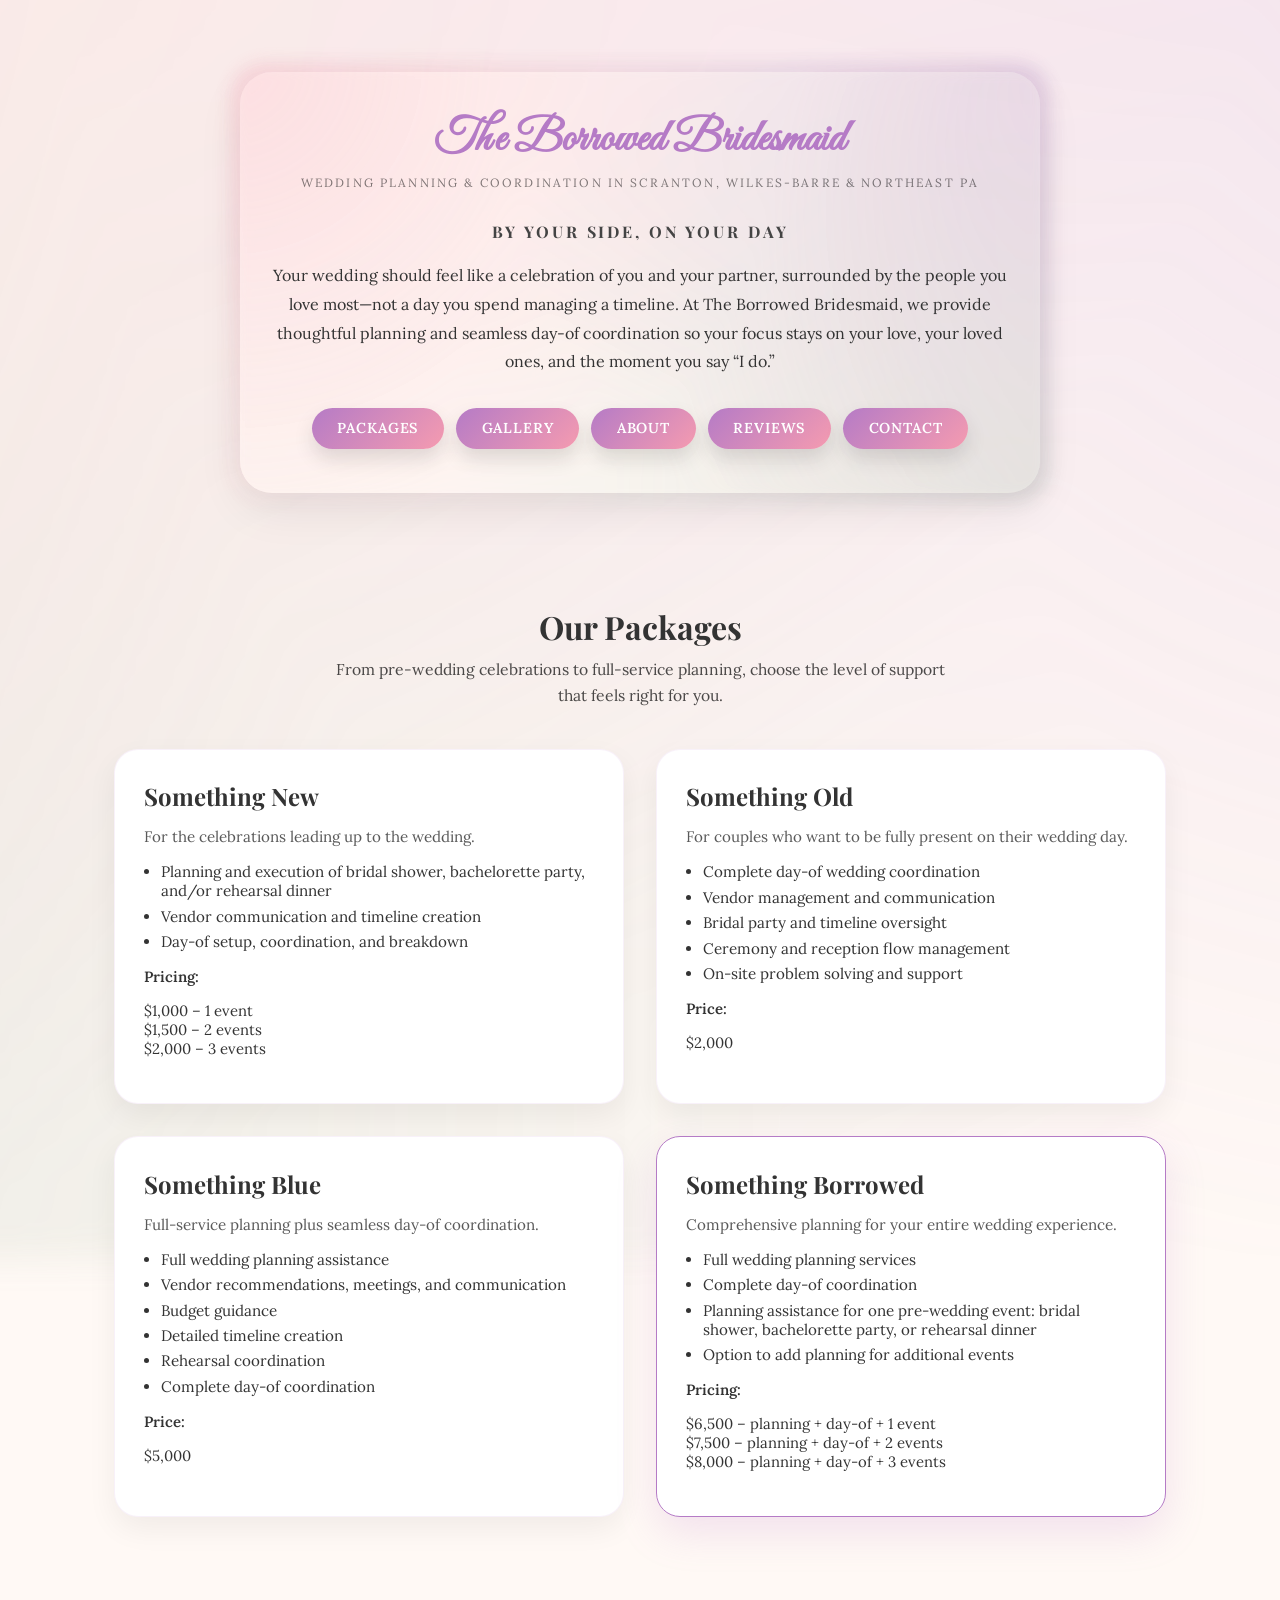
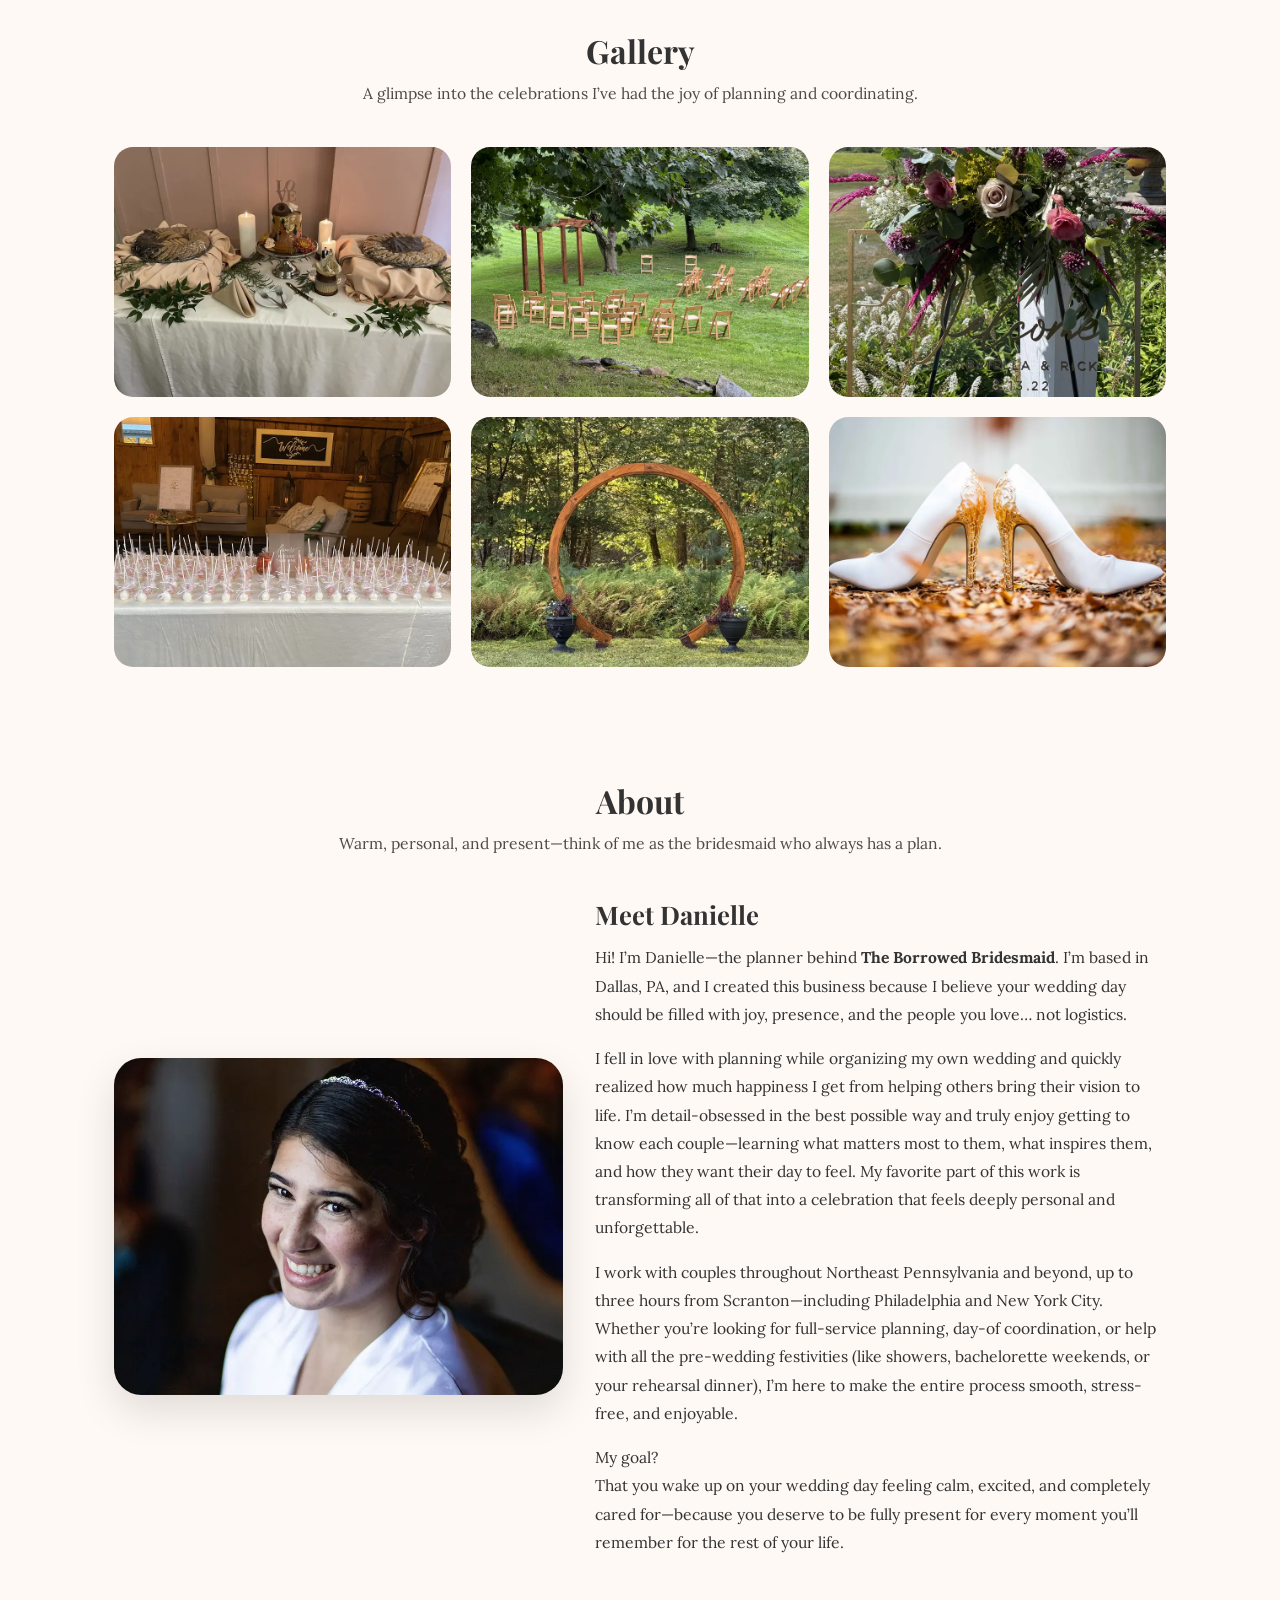
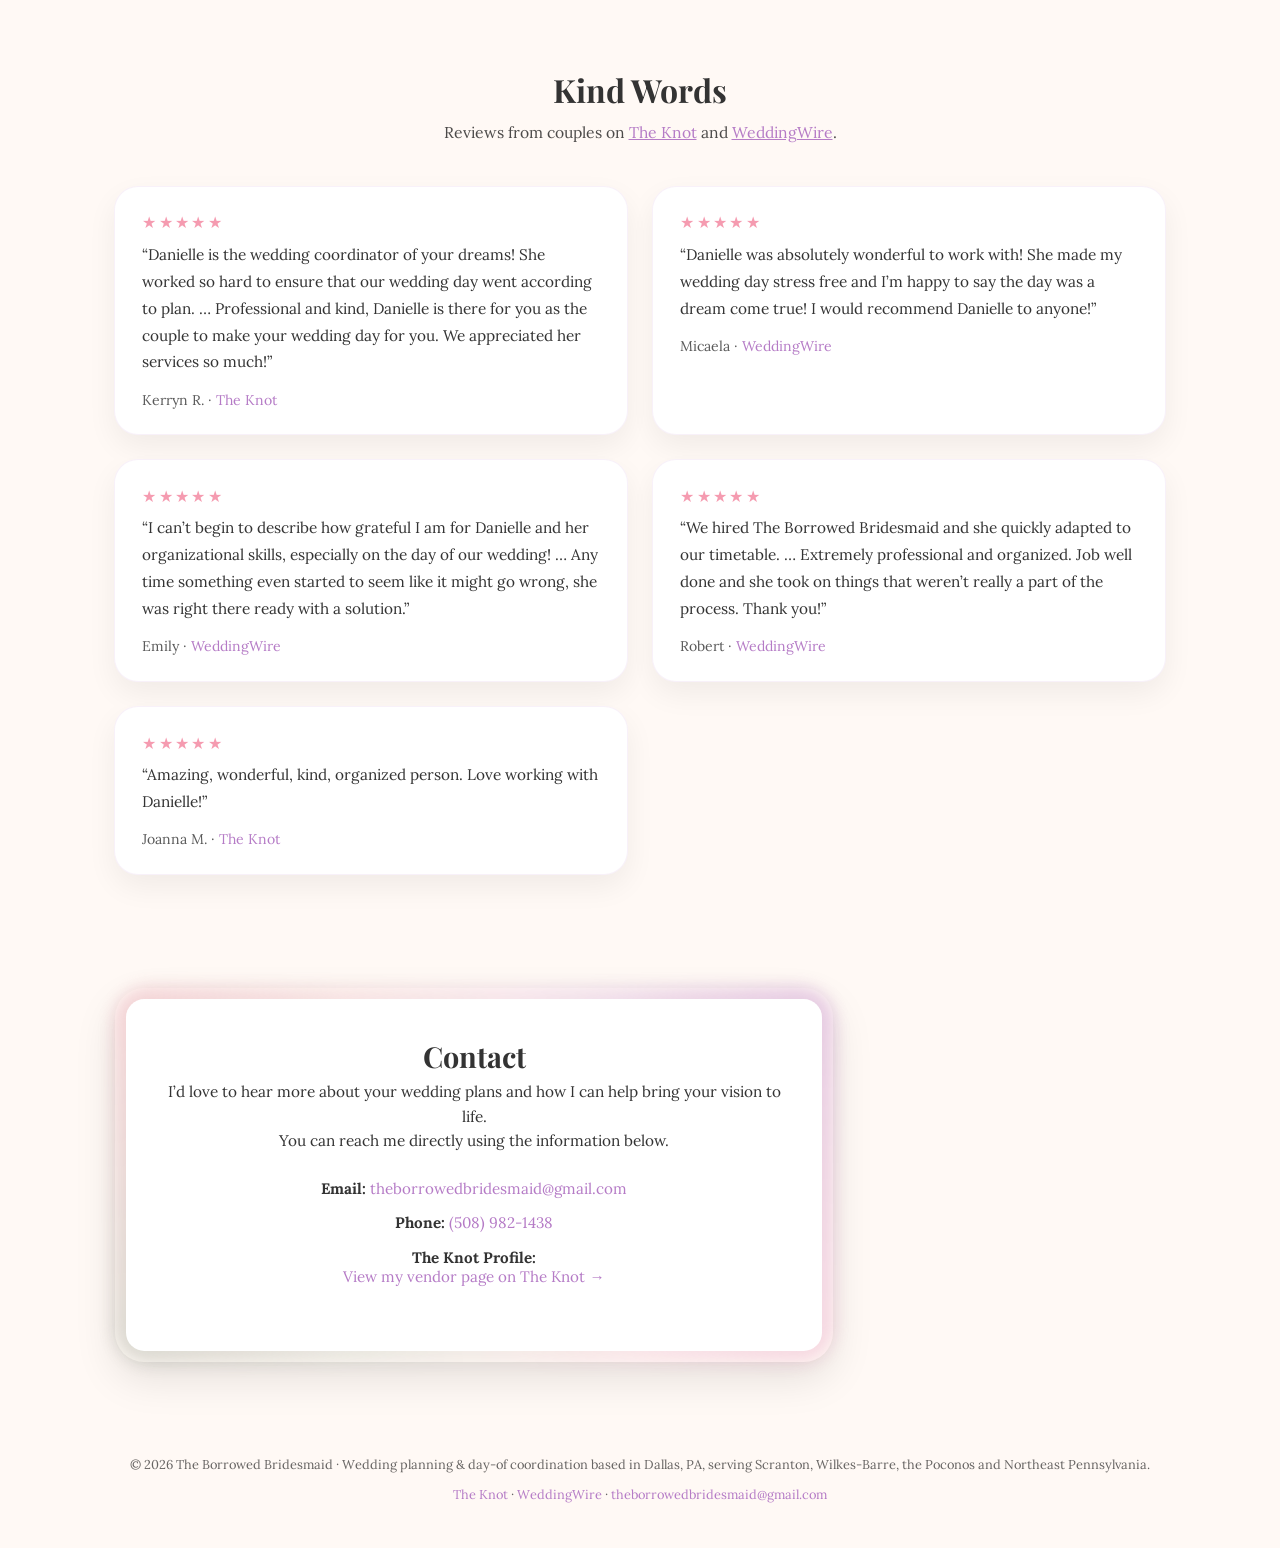
==== index.html @ d517712f "Add Kind Words section quoting real 5-star reviews from The Knot and WeddingWire, linked to the list" ====
<!DOCTYPE html>
<html lang="en">
<head>
  <meta charset="UTF-8">
  <meta name="viewport" content="width=device-width, initial-scale=1">
  <title>Scranton &amp; Wilkes-Barre Wedding Planner | The Borrowed Bridesmaid</title>
  <meta name="description" content="Full wedding planning, day-of coordination and pre-wedding event planning for couples in Scranton, Wilkes-Barre, the Poconos and across Northeast PA.">
  <link rel="canonical" href="https://theborrowedbridesmaid.org/">

  <!-- Icons -->
  <link rel="icon" href="/favicon.ico" sizes="any">
  <link rel="icon" href="/favicon.svg" type="image/svg+xml">
  <link rel="apple-touch-icon" href="/apple-touch-icon.png">
  <meta name="theme-color" content="#B57BC6">

  <!-- Social sharing -->
  <meta property="og:type" content="website">
  <meta property="og:site_name" content="The Borrowed Bridesmaid">
  <meta property="og:url" content="https://theborrowedbridesmaid.org/">
  <meta property="og:title" content="The Borrowed Bridesmaid | Wedding Planning &amp; Coordination in Northeast PA">
  <meta property="og:description" content="Thoughtful wedding planning and seamless day-of coordination in Scranton, Wilkes-Barre, the Poconos and across Northeast Pennsylvania.">
  <meta property="og:image" content="https://theborrowedbridesmaid.org/og-image.jpg">
  <meta property="og:image:width" content="1200">
  <meta property="og:image:height" content="630">
  <meta property="og:image:alt" content="Outdoor lawn wedding ceremony with wooden chairs under shade trees">
  <meta name="twitter:card" content="summary_large_image">
  <meta name="twitter:title" content="The Borrowed Bridesmaid | Wedding Planning &amp; Coordination in Northeast PA">
  <meta name="twitter:description" content="Thoughtful wedding planning and seamless day-of coordination in Scranton, Wilkes-Barre, the Poconos and across Northeast Pennsylvania.">
  <meta name="twitter:image" content="https://theborrowedbridesmaid.org/og-image.jpg">

  <!-- Google Fonts -->
  <link rel="preconnect" href="https://fonts.googleapis.com">
  <link rel="preconnect" href="https://fonts.gstatic.com" crossorigin>
  <link href="https://fonts.googleapis.com/css2?family=Great+Vibes&family=Lora:wght@400;500;600&family=Playfair+Display:wght@500;600;700&display=swap" rel="stylesheet">

  <link rel="stylesheet" href="/styles.css">
  <script type="application/ld+json">
{
  "@context": "https://schema.org",
  "@type": "ProfessionalService",
  "@id": "https://theborrowedbridesmaid.org/#business",
  "name": "The Borrowed Bridesmaid",
  "description": "Wedding planning, day-of coordination and pre-wedding event planning (bridal showers, bachelorette parties and rehearsal dinners) for couples in Scranton, Wilkes-Barre, the Poconos and across Northeast Pennsylvania.",
  "url": "https://theborrowedbridesmaid.org/",
  "image": "https://theborrowedbridesmaid.org/og-image.jpg",
  "logo": "https://theborrowedbridesmaid.org/apple-touch-icon.png",
  "email": "theborrowedbridesmaid@gmail.com",
  "telephone": "+1-508-982-1438",
  "priceRange": "$1,000-$8,000",
  "address": {
    "@type": "PostalAddress",
    "addressLocality": "Dallas",
    "addressRegion": "PA",
    "addressCountry": "US"
  },
  "areaServed": [
    {
      "@type": "City",
      "name": "Scranton, PA"
    },
    {
      "@type": "City",
      "name": "Wilkes-Barre, PA"
    },
    {
      "@type": "AdministrativeArea",
      "name": "Lackawanna County, PA"
    },
    {
      "@type": "AdministrativeArea",
      "name": "Luzerne County, PA"
    },
    {
      "@type": "Place",
      "name": "Pocono Mountains, PA"
    },
    {
      "@type": "Place",
      "name": "Northeast Pennsylvania"
    }
  ],
  "founder": {
    "@type": "Person",
    "name": "Danielle"
  },
  "sameAs": [
    "https://www.theknot.com/marketplace/the-borrowed-bridesmaid-dallas-pa-2048463",
    "https://www.weddingwire.com/biz/the-borrowed-bridesmaid/c614060458a77a8a.html"
  ],
  "hasOfferCatalog": {
    "@type": "OfferCatalog",
    "name": "Wedding planning packages",
    "itemListElement": [
      {
        "@type": "Offer",
        "name": "Something New",
        "description": "Planning and execution of a bridal shower, bachelorette party and/or rehearsal dinner",
        "price": "1000",
        "priceCurrency": "USD"
      },
      {
        "@type": "Offer",
        "name": "Something Old",
        "description": "Complete day-of wedding coordination",
        "price": "2000",
        "priceCurrency": "USD"
      },
      {
        "@type": "Offer",
        "name": "Something Blue",
        "description": "Full-service planning plus day-of coordination",
        "price": "5000",
        "priceCurrency": "USD"
      },
      {
        "@type": "Offer",
        "name": "Something Borrowed",
        "description": "Full planning, day-of coordination and one pre-wedding event",
        "price": "6500",
        "priceCurrency": "USD"
      }
    ]
  }
}
  </script>
</head>
<body>
  <div class="page-wrap">
    <main>
      <!-- HERO / LANDING -->
      <header class="hero" id="top">
        <div class="container">
          <div class="hero-inner">
            <!-- Replace with your logo image if desired -->
            <div class="logo">
              <p class="logo-text">The Borrowed Bridesmaid</p>
              <h1 class="hero-subbrand">Wedding Planning &amp; Coordination in Scranton, Wilkes-Barre &amp; Northeast PA</h1>
            </div>

            <div class="hero-text">
              <h2 class="hero-heading">By Your Side, On Your Day</h2>
              <p>
                Your wedding should feel like a celebration of you and your partner, surrounded by the people you love most&mdash;not a day you spend managing a timeline.
                At The Borrowed Bridesmaid, we provide thoughtful planning and seamless day-of coordination so your focus stays on your love, your loved ones, and the moment you say &ldquo;I do.&rdquo;
              </p>
            </div>

            <nav class="hero-nav">
              <a href="#packages" class="hero-button">Packages</a>
              <a href="#gallery" class="hero-button">Gallery</a>
              <a href="#about" class="hero-button">About</a>
              <a href="#reviews" class="hero-button">Reviews</a>
              <a href="#contact" class="hero-button">Contact</a>
            </nav>
          </div>
        </div>
      </header>

      <!-- PACKAGES SECTION -->
      <section id="packages">
  <div class="container">
    <h2 class="section-title">Our Packages</h2>
    <p class="section-subtitle">
      From pre-wedding celebrations to full-service planning, choose the level of support that feels right for you.
    </p>

    <div class="packages-grid">
      <!-- Something New -->
      <article class="package-card">
        <h3>Something New</h3>
        <p class="package-tagline">For the celebrations leading up to the wedding.</p>
        <ul class="package-list">
          <li>Planning and execution of bridal shower, bachelorette party, and/or rehearsal dinner</li>
          <li>Vendor communication and timeline creation</li>
          <li>Day-of setup, coordination, and breakdown</li>
        </ul>
        <div class="package-price">
          <strong>Pricing:</strong>
          <p>
            $1,000 – 1 event<br>
            $1,500 – 2 events<br>
            $2,000 – 3 events
          </p>
        </div>
      </article>

      <!-- Something Old -->
      <article class="package-card">
        <h3>Something Old</h3>
        <p class="package-tagline">For couples who want to be fully present on their wedding day.</p>
        <ul class="package-list">
          <li>Complete day-of wedding coordination</li>
          <li>Vendor management and communication</li>
          <li>Bridal party and timeline oversight</li>
          <li>Ceremony and reception flow management</li>
          <li>On-site problem solving and support</li>
        </ul>
        <div class="package-price">
          <strong>Price:</strong>
          <p>$2,000</p>
        </div>
      </article>

      <!-- Something Blue -->
      <article class="package-card">
        <h3>Something Blue</h3>
        <p class="package-tagline">Full-service planning plus seamless day-of coordination.</p>
        <ul class="package-list">
          <li>Full wedding planning assistance</li>
          <li>Vendor recommendations, meetings, and communication</li>
          <li>Budget guidance</li>
          <li>Detailed timeline creation</li>
          <li>Rehearsal coordination</li>
          <li>Complete day-of coordination</li>
        </ul>
        <div class="package-price">
          <strong>Price:</strong>
          <p>$5,000</p>
        </div>
      </article>

      <!-- Something Borrowed -->
      <article class="package-card package-featured">
        <h3>Something Borrowed</h3>
        <p class="package-tagline">Comprehensive planning for your entire wedding experience.</p>
        <ul class="package-list">
          <li>Full wedding planning services</li>
          <li>Complete day-of coordination</li>
          <li>Planning assistance for one pre-wedding event: bridal shower, bachelorette party, or rehearsal dinner</li>
          <li>Option to add planning for additional events</li>
        </ul>
        <div class="package-price">
          <strong>Pricing:</strong>
          <p>
            $6,500 – planning + day-of + 1 event<br>
            $7,500 – planning + day-of + 2 events<br>
            $8,000 – planning + day-of + 3 events
          </p>
        </div>
      </article>
    </div>
  </div>
</section>

      <!-- GALLERY SECTION -->
      <section id="gallery">
        <div class="container">
          <h2 class="section-title">Gallery</h2>
          <p class="section-subtitle">
            A glimpse into the celebrations I&rsquo;ve had the joy of planning and coordinating.
          </p>

          <div class="gallery-grid">
            <div class="gallery-item">
    <picture>
      <source type="image/webp" srcset="img2-800.webp 800w, img2.webp 1200w" sizes="(min-width: 768px) 340px, calc(100vw - 3rem)">
      <img src="img2.jpg" width="1200" height="900" loading="lazy" decoding="async" alt="Candlelit wedding cake table with a gold hand-painted cake, LOVE cake topper, vintage bride-and-groom figurine and greenery garland">
    </picture>
  </div>
            <div class="gallery-item">
    <picture>
      <source type="image/webp" srcset="img3-800.webp 800w, img3.webp 1200w" sizes="(min-width: 768px) 340px, calc(100vw - 3rem)">
      <img src="img3.jpg" width="1200" height="900" loading="lazy" decoding="async" alt="Outdoor lawn ceremony with rows of wooden folding chairs under shade trees and a wooden pergola">
    </picture>
  </div>
            <div class="gallery-item">
    <picture>
      <source type="image/webp" srcset="img4-800.webp 800w, img4.webp 1200w" sizes="(min-width: 768px) 340px, calc(100vw - 3rem)">
      <img src="img4.jpg" width="1200" height="900" loading="lazy" decoding="async" alt="Floral welcome sign with blush roses, amaranth and greenery at a summer outdoor ceremony">
    </picture>
  </div>
            <div class="gallery-item">
    <picture>
      <source type="image/webp" srcset="img5-800.webp 800w, img5.webp 1200w" sizes="(min-width: 768px) 340px, calc(100vw - 3rem)">
      <img src="img5.jpg" width="1200" height="900" loading="lazy" decoding="async" alt="Rustic barn reception with a table of cake-pop wedding favors, a welcome sign, lounge seating and a seating chart">
    </picture>
  </div>
            <div class="gallery-item">
    <picture>
      <source type="image/webp" srcset="img6-800.webp 800w, img6.webp 1200w" sizes="(min-width: 768px) 340px, calc(100vw - 3rem)">
      <img src="img6.jpg" width="1200" height="900" loading="lazy" decoding="async" alt="Round wooden moon-gate ceremony arch framed by ferns and woodland">
    </picture>
  </div>
            <div class="gallery-item">
    <picture>
      <source type="image/webp" srcset="img7-800.webp 800w, img7.webp 1200w" sizes="(min-width: 768px) 340px, calc(100vw - 3rem)">
      <img src="img7.jpg" width="1200" height="900" loading="lazy" decoding="async" alt="Bride's white pumps with ornate gold heels on autumn leaves">
    </picture>
  </div>
          </div>
        </div>
      </section>

      <!-- ABOUT SECTION -->
      <section id="about">
        <div class="container">
          <h2 class="section-title">About</h2>
          <p class="section-subtitle">
            Warm, personal, and present&mdash;think of me as the bridesmaid who always has a plan.
          </p>

          <div class="about-inner">
           <div class="about-photo">
  <picture>
    <source type="image/webp" srcset="img8-800.webp 800w, img8.webp 1200w" sizes="(min-width: 900px) 440px, calc(100vw - 3rem)">
    <img src="img8.jpg" width="1200" height="900" loading="lazy" decoding="async" alt="Danielle, the wedding planner behind The Borrowed Bridesmaid, smiling on a wedding morning">
  </picture>
</div>

            <div class="about-content">
              <h3>Meet Danielle</h3>
              <p>
                Hi! I&rsquo;m Danielle—the planner behind <strong>The Borrowed Bridesmaid</strong>. I&rsquo;m based in Dallas, PA, and I created this business because I believe your wedding day should be filled with joy, presence, and the people you love&hellip; not logistics.
              </p>
              <p>
                I fell in love with planning while organizing my own wedding and quickly realized how much happiness I get from helping others bring their vision to life. I&rsquo;m detail-obsessed in the best possible way and truly enjoy getting to know each couple—learning what matters most to them, what inspires them, and how they want their day to feel. My favorite part of this work is transforming all of that into a celebration that feels deeply personal and unforgettable.
              </p>
              <p>
                I work with couples throughout Northeast Pennsylvania and beyond, up to three hours from Scranton—including Philadelphia and New York City. Whether you&rsquo;re looking for full-service planning, day-of coordination, or help with all the pre-wedding festivities (like showers, bachelorette weekends, or your rehearsal dinner), I&rsquo;m here to make the entire process smooth, stress-free, and enjoyable.
              </p>
              <p>
                My goal?<br>
                That you wake up on your wedding day feeling calm, excited, and completely cared for—because you deserve to be fully present for every moment you&rsquo;ll remember for the rest of your life.
              </p>
            </div>
          </div>
        </div>
      </section>

      <!-- REVIEWS SECTION -->
      <section id="reviews">
        <div class="container">
          <h2 class="section-title">Kind Words</h2>
          <p class="section-subtitle">
            Reviews from couples on <a href="https://www.theknot.com/marketplace/the-borrowed-bridesmaid-dallas-pa-2048463" target="_blank" rel="noopener noreferrer">The Knot</a> and <a href="https://www.weddingwire.com/biz/the-borrowed-bridesmaid/c614060458a77a8a.html" target="_blank" rel="noopener noreferrer">WeddingWire</a>.
          </p>
          <div class="reviews-grid">
        <figure class="review-card">
          <div class="review-stars" aria-label="5 out of 5 stars">&#9733;&#9733;&#9733;&#9733;&#9733;</div>
          <blockquote>
            <p>&ldquo;Danielle is the wedding coordinator of your dreams! She worked so hard to ensure that our wedding day went according to plan. &hellip; Professional and kind, Danielle is there for you as the couple to make your wedding day for you. We appreciated her services so much!&rdquo;</p>
          </blockquote>
          <figcaption>Kerryn R. &middot; <a href="https://www.theknot.com/marketplace/the-borrowed-bridesmaid-dallas-pa-2048463" target="_blank" rel="noopener noreferrer">The Knot</a></figcaption>
        </figure>
        <figure class="review-card">
          <div class="review-stars" aria-label="5 out of 5 stars">&#9733;&#9733;&#9733;&#9733;&#9733;</div>
          <blockquote>
            <p>&ldquo;Danielle was absolutely wonderful to work with! She made my wedding day stress free and I&rsquo;m happy to say the day was a dream come true! I would recommend Danielle to anyone!&rdquo;</p>
          </blockquote>
          <figcaption>Micaela &middot; <a href="https://www.weddingwire.com/biz/the-borrowed-bridesmaid/c614060458a77a8a.html" target="_blank" rel="noopener noreferrer">WeddingWire</a></figcaption>
        </figure>
        <figure class="review-card">
          <div class="review-stars" aria-label="5 out of 5 stars">&#9733;&#9733;&#9733;&#9733;&#9733;</div>
          <blockquote>
            <p>&ldquo;I can&rsquo;t begin to describe how grateful I am for Danielle and her organizational skills, especially on the day of our wedding! &hellip; Any time something even started to seem like it might go wrong, she was right there ready with a solution.&rdquo;</p>
          </blockquote>
          <figcaption>Emily &middot; <a href="https://www.weddingwire.com/biz/the-borrowed-bridesmaid/c614060458a77a8a.html" target="_blank" rel="noopener noreferrer">WeddingWire</a></figcaption>
        </figure>
        <figure class="review-card">
          <div class="review-stars" aria-label="5 out of 5 stars">&#9733;&#9733;&#9733;&#9733;&#9733;</div>
          <blockquote>
            <p>&ldquo;We hired The Borrowed Bridesmaid and she quickly adapted to our timetable. &hellip; Extremely professional and organized. Job well done and she took on things that weren&rsquo;t really a part of the process. Thank you!&rdquo;</p>
          </blockquote>
          <figcaption>Robert &middot; <a href="https://www.weddingwire.com/biz/the-borrowed-bridesmaid/c614060458a77a8a.html" target="_blank" rel="noopener noreferrer">WeddingWire</a></figcaption>
        </figure>
        <figure class="review-card">
          <div class="review-stars" aria-label="5 out of 5 stars">&#9733;&#9733;&#9733;&#9733;&#9733;</div>
          <blockquote>
            <p>&ldquo;Amazing, wonderful, kind, organized person. Love working with Danielle!&rdquo;</p>
          </blockquote>
          <figcaption>Joanna M. &middot; <a href="https://www.theknot.com/marketplace/the-borrowed-bridesmaid-dallas-pa-2048463" target="_blank" rel="noopener noreferrer">The Knot</a></figcaption>
        </figure>
          </div>
        </div>
      </section>

      <!-- CONTACT SECTION -->
      <section id="contact" class="contact-section">
  <div class="container">
    <div class="contact-container">
      <div class="contact-header">
        <h2>Contact</h2>
        <p>
          I’d love to hear more about your wedding plans and how I can help bring your vision to life.<br>
          You can reach me directly using the information below.
        </p>
      </div>

      <div class="contact-info">
        <p>
          <strong>Email:</strong>
          <a href="mailto:theborrowedbridesmaid@gmail.com">
            theborrowedbridesmaid@gmail.com
          </a>
        </p>

        <p>
          <strong>Phone:</strong>
          <a href="tel:+15089821438">
            (508)&nbsp;982&#8209;1438
          </a>
        </p>

        <p>
          <strong>The Knot Profile:</strong><br>
          <a href="https://www.theknot.com/marketplace/the-borrowed-bridesmaid-dallas-pa-2048463" 
             target="_blank" 
             rel="noopener noreferrer">
            View my vendor page on The Knot →
          </a>
        </p>
      </div>
    </div>
  </div>
</section>
    </main>

    <footer>
      <p>
        &copy; 2026 The Borrowed Bridesmaid &middot; Wedding planning &amp; day-of coordination based in Dallas, PA, serving Scranton, Wilkes-Barre, the Poconos and Northeast Pennsylvania.
      </p>
      <p>
        <a href="https://www.theknot.com/marketplace/the-borrowed-bridesmaid-dallas-pa-2048463" target="_blank" rel="noopener noreferrer">The Knot</a>
        &middot;
        <a href="https://www.weddingwire.com/biz/the-borrowed-bridesmaid/c614060458a77a8a.html" target="_blank" rel="noopener noreferrer">WeddingWire</a>
        &middot;
        <a href="mailto:theborrowedbridesmaid@gmail.com">theborrowedbridesmaid@gmail.com</a>
      </p>
    </footer>
  </div>
</body>
</html>
---- styles.css ----
/* The Borrowed Bridesmaid - shared styles */
:root {
  --bg-cream: #FFF9F5;
  --text-main: #333333;
  --accent-purple: #B57BC6;
  --accent-pink: #F59BB0;
  --accent-green: #7BA184;
  --card-bg: #ffffff;
}

* {
  box-sizing: border-box;
}

html {
  scroll-behavior: smooth;
}

body {
  margin: 0;
  background: var(--bg-cream);
  color: var(--text-main);
  font-family: "Lora", serif;
}

.page-wrap {
  min-height: 100vh;
  position: relative;
  overflow-x: hidden;
}

/* Soft watercolor background accents */
.page-wrap::before {
  content: "";
  position: fixed;
  inset: -40%;
  background: radial-gradient(circle at 10% 0%, rgba(245,155,176,0.30), transparent 60%),
              radial-gradient(circle at 90% 10%, rgba(181,123,198,0.30), transparent 60%),
              radial-gradient(circle at 0% 90%, rgba(123,161,132,0.25), transparent 60%);
  opacity: 0.6;
  z-index: -2;
  filter: blur(18px);
}

main {
  position: relative;
  z-index: 1;
}

.container {
  width: 100%;
  max-width: 1100px;
  margin: 0 auto;
  padding: 0 1.5rem;
}

/* HERO / LANDING SECTION */
.hero {
  padding: 4.5rem 0 3.5rem;
  text-align: center;
}

.hero-inner {
  max-width: 800px;
  margin: 0 auto;
  padding: 2.5rem 1.75rem 2.75rem;
  border-radius: 2rem;
  background: rgba(255, 249, 245, 0.85);
  backdrop-filter: blur(6px);
  box-shadow: 0 16px 45px rgba(0,0,0,0.08);
  position: relative;
}

.hero-inner::before {
  content: "";
  position: absolute;
  inset: -10px;
  border-radius: 2.2rem;
  z-index: -1;
  background: radial-gradient(circle at 0% 0%, rgba(245,155,176,0.30), transparent 60%),
              radial-gradient(circle at 100% 0%, rgba(181,123,198,0.25), transparent 60%),
              radial-gradient(circle at 100% 100%, rgba(123,161,132,0.20), transparent 65%);
  filter: blur(8px);
  opacity: 0.9;
}

.logo-text {
  font-family: "Great Vibes", cursive;
  font-size: 2.8rem;
  font-weight: 700;
  margin: 0 0 0.3rem;
  color: var(--accent-purple);
}

.hero-subbrand {
  letter-spacing: 0.18em;
  font-size: 0.75rem;
  text-transform: uppercase;
  color: rgba(0,0,0,0.5);
  font-family: inherit;
  font-weight: 400;
  line-height: 1.6;
  margin: 0 0 1.8rem;
}

.hero-heading {
  font-family: "Playfair Display", serif;
  font-size: 1rem;
  letter-spacing: 0.18em;
  text-transform: uppercase;
  margin: 0 0 1.2rem;
  color: #444;
}

.hero-text p {
  margin: 0 0 2rem;
  font-size: 1rem;
  line-height: 1.8;
}

.hero-nav {
  display: flex;
  flex-wrap: wrap;
  justify-content: center;
  gap: 0.75rem;
}

.hero-button {
  display: inline-block;
  padding: 0.7rem 1.6rem;
  border-radius: 999px;
  text-decoration: none;
  font-weight: 600;
  font-size: 0.9rem;
  letter-spacing: 0.06em;
  text-transform: uppercase;
  color: #fff;
  background: linear-gradient(135deg, var(--accent-purple), var(--accent-pink));
  box-shadow: 0 10px 20px rgba(0,0,0,0.12);
  transition: transform 0.15s ease, box-shadow 0.15s ease, opacity 0.15s ease;
}

.hero-button:hover {
  transform: translateY(-2px);
  box-shadow: 0 14px 28px rgba(0,0,0,0.16);
  opacity: 0.95;
}

section {
  padding: 3.5rem 0;
}

.section-title {
  font-family: "Playfair Display", serif;
  font-size: 2rem;
  text-align: center;
  margin: 0 0 0.5rem;
}

.section-subtitle {
  text-align: center;
  max-width: 640px;
  margin: 0 auto 2.5rem;
  font-size: 0.98rem;
  line-height: 1.7;
  color: rgba(0,0,0,0.7);
}

/* PACKAGES */
.packages-grid {
  display: grid;
  grid-template-columns: 1fr;
  gap: 2rem;
}

@media (min-width: 900px) {
  .packages-grid {
    grid-template-columns: repeat(2, 1fr);
  }
}

.package-card {
  background: var(--card-bg);
  border-radius: 1.5rem;
  padding: 1.9rem 1.8rem;
  box-shadow: 0 12px 30px rgba(0,0,0,0.06);
  border: 1px solid rgba(181,123,198,0.10);
  position: relative;
}

.package-card h3 {
  font-family: "Playfair Display", serif;
  font-size: 1.5rem;
  margin: 0 0 0.3rem;
}

.package-tagline {
  font-size: 0.95rem;
  color: rgba(0,0,0,0.65);
  margin-bottom: 1rem;
}

.package-list {
  margin: 0 0 1rem;
  padding-left: 1.1rem;
  font-size: 0.95rem;
}

.package-list li {
  margin-bottom: 0.4rem;
}

.package-price {
  font-size: 0.93rem;
  margin-top: 0.4rem;
}

.package-price strong {
  font-weight: 600;
}

.package-featured {
  border-color: var(--accent-purple);
  box-shadow: 0 16px 40px rgba(181,123,198,0.18);
}

.package-card .btn-primary {
  margin-top: 1rem;
}

.btn-primary {
  display: inline-block;
  padding: 0.65rem 1.5rem;
  border-radius: 999px;
  border: none;
  text-decoration: none;
  cursor: pointer;
  font-family: "Lora", serif;
  font-size: 0.9rem;
  font-weight: 600;
  letter-spacing: 0.06em;
  text-transform: uppercase;
  background: linear-gradient(135deg, var(--accent-purple), var(--accent-pink));
  color: #fff;
  box-shadow: 0 10px 20px rgba(0,0,0,0.12);
  transition: transform 0.15s ease, box-shadow 0.15s ease, opacity 0.15s ease;
}

.btn-primary:hover {
  transform: translateY(-2px);
  box-shadow: 0 14px 28px rgba(0,0,0,0.17);
  opacity: 0.96;
}

/* GALLERY */
.gallery-grid {
  display: grid;
  grid-template-columns: 1fr;
  gap: 1.25rem;
}

@media (min-width: 768px) {
  .gallery-grid {
    grid-template-columns: repeat(3, 1fr);
  }
}

.gallery-item {
  height: 250px; /* Adjust this to your desired gallery tile height */
  border-radius: 1.2rem;
  overflow: hidden;
  position: relative;
}

.gallery-item picture,
.about-photo picture {
  display: block;
  height: 100%;
}

.gallery-item img {
  width: 100%;
  height: 100%;
  object-fit: cover; /* This ensures the image fills the box perfectly without stretching */
  display: block;
}

.gallery-note {
  text-align: center;
  font-size: 0.9rem;
  margin-top: 1.75rem;
  color: rgba(0,0,0,0.7);
}

/* ABOUT */
.about-inner {
  display: grid;
  grid-template-columns: 1fr;
  gap: 2rem;
  align-items: center;
}

@media (min-width: 900px) {
  .about-inner {
    grid-template-columns: minmax(0, 1.1fr) minmax(0, 1.4fr);
  }
}

.about-photo {
  border-radius: 1.7rem;
  overflow: hidden;
  box-shadow: 0 16px 40px rgba(0,0,0,0.12);
  position: relative;
}

.about-photo img {
  width: 100%;
  height: 100%;
  object-fit: cover; /* keeps your face centered and fills the box */
  display: block;
}

.about-content h3 {
  font-family: "Playfair Display", serif;
  font-size: 1.6rem;
  margin: 0 0 0.8rem;
}

.about-content p {
  margin: 0 0 1rem;
  font-size: 0.98rem;
  line-height: 1.8;
}

.about-content p:last-child {
  margin-bottom: 0;
}

/* CONTACT */
.contact-section {
  display: flex;
  justify-content: center;
}

.contact-container {
  max-width: 720px;
  width: 100%;
  background: var(--card-bg);
  padding: 2.4rem 2.1rem 2.6rem;
  border-radius: 1.9rem;
  position: relative;
  border: 12px solid transparent;
  background-clip: padding-box;
  box-shadow: 0 16px 42px rgba(0,0,0,0.10);
}

.contact-container::before {
  content: "";
  position: absolute;
  inset: -12px;
  border-radius: 2.2rem;
  background: radial-gradient(circle at 0% 0%, rgba(245,155,176,0.35), transparent 60%),
              radial-gradient(circle at 100% 0%, rgba(181,123,198,0.35), transparent 60%),
              radial-gradient(circle at 0% 100%, rgba(123,161,132,0.30), transparent 65%),
              radial-gradient(circle at 100% 100%, rgba(245,155,176,0.25), transparent 60%);
  filter: blur(8px);
  z-index: -1;
}

.contact-header {
  text-align: center;
  margin-bottom: 1.6rem;
}

.contact-header h2 {
  font-family: "Playfair Display", serif;
  font-size: 1.8rem;
  margin: 0 0 0.3rem;
}

.contact-header p {
  margin: 0;
  font-size: 0.96rem;
  line-height: 1.6;
}

.contact-info {
  text-align: center;
  font-size: 0.95rem;
  margin-bottom: 1.5rem;
}

.contact-info a {
  color: var(--accent-purple);
  text-decoration: none;
}

.contact-info a:hover {
  text-decoration: underline;
}

.contact-form label {
  display: block;
  margin-bottom: 1.1rem;
  font-size: 0.9rem;
}

.contact-form label span {
  display: inline-block;
  margin-bottom: 0.35rem;
  font-weight: 500;
}

.contact-form input,
.contact-form textarea {
  width: 100%;
  padding: 0.8rem 1rem;
  font-size: 0.96rem;
  border-radius: 0.9rem;
  border: 1px solid rgba(0,0,0,0.16);
  background: #fffdfc;
  box-shadow: 0 2px 6px rgba(0,0,0,0.04);
  font-family: "Lora", serif;
}

.contact-form textarea {
  resize: vertical;
  min-height: 140px;
}

.contact-form .btn-primary {
  margin-top: 0.5rem;
}

footer {
  text-align: center;
  font-size: 0.8rem;
  color: rgba(0,0,0,0.6);
  padding: 1.5rem 1rem 2rem;
}

footer a {
  color: var(--accent-purple);
  text-decoration: none;
}

footer a:hover {
  text-decoration: underline;
}

/* REVIEWS */
.section-subtitle a {
  color: var(--accent-purple);
}

.reviews-grid {
  display: grid;
  grid-template-columns: 1fr;
  gap: 1.5rem;
}

@media (min-width: 900px) {
  .reviews-grid {
    grid-template-columns: repeat(2, 1fr);
  }
}

.review-card {
  margin: 0;
  background: var(--card-bg);
  border-radius: 1.5rem;
  padding: 1.6rem 1.7rem;
  box-shadow: 0 12px 30px rgba(0,0,0,0.06);
  border: 1px solid rgba(181,123,198,0.10);
}

.review-stars {
  color: var(--accent-pink);
  letter-spacing: 0.15em;
  margin-bottom: 0.6rem;
}

.review-card blockquote {
  margin: 0 0 0.9rem;
}

.review-card blockquote p {
  margin: 0;
  font-size: 0.96rem;
  line-height: 1.75;
}

.review-card figcaption {
  font-size: 0.88rem;
  color: rgba(0,0,0,0.65);
}

.review-card figcaption a {
  color: var(--accent-purple);
  text-decoration: none;
}
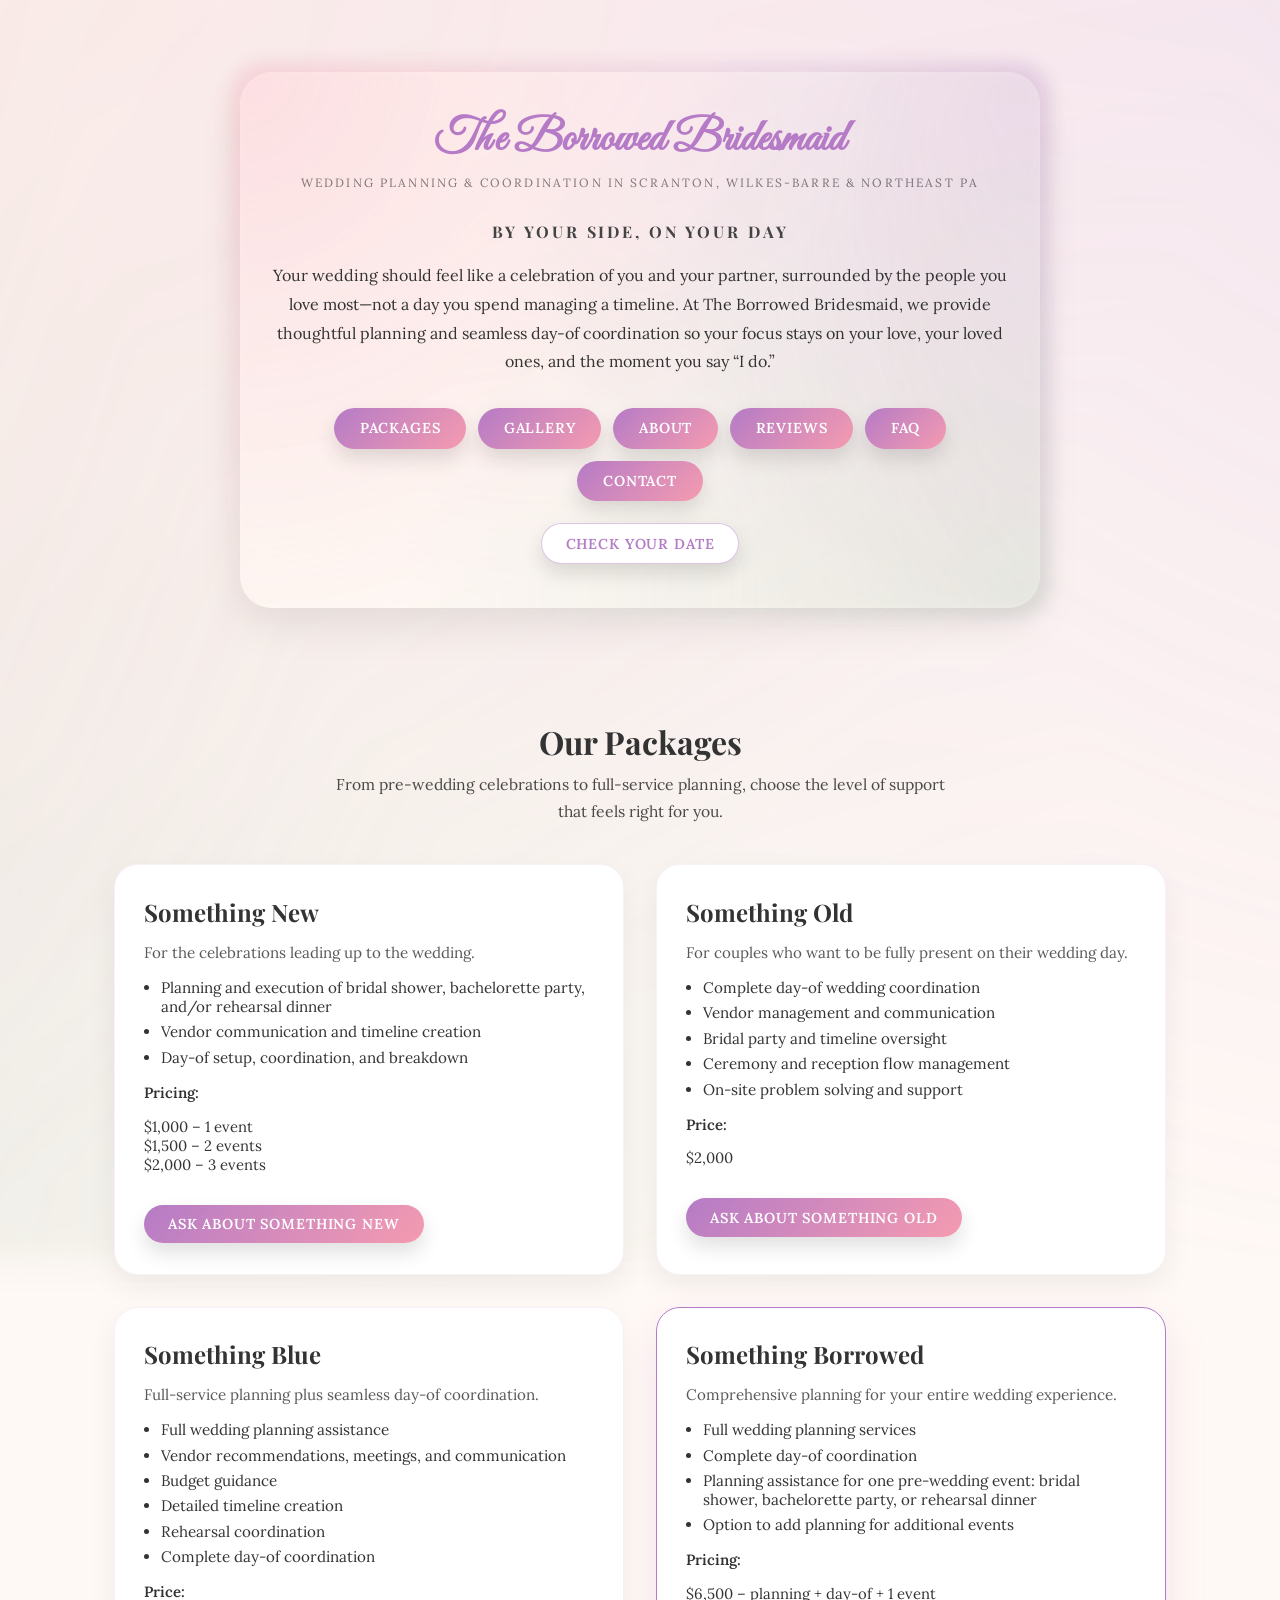
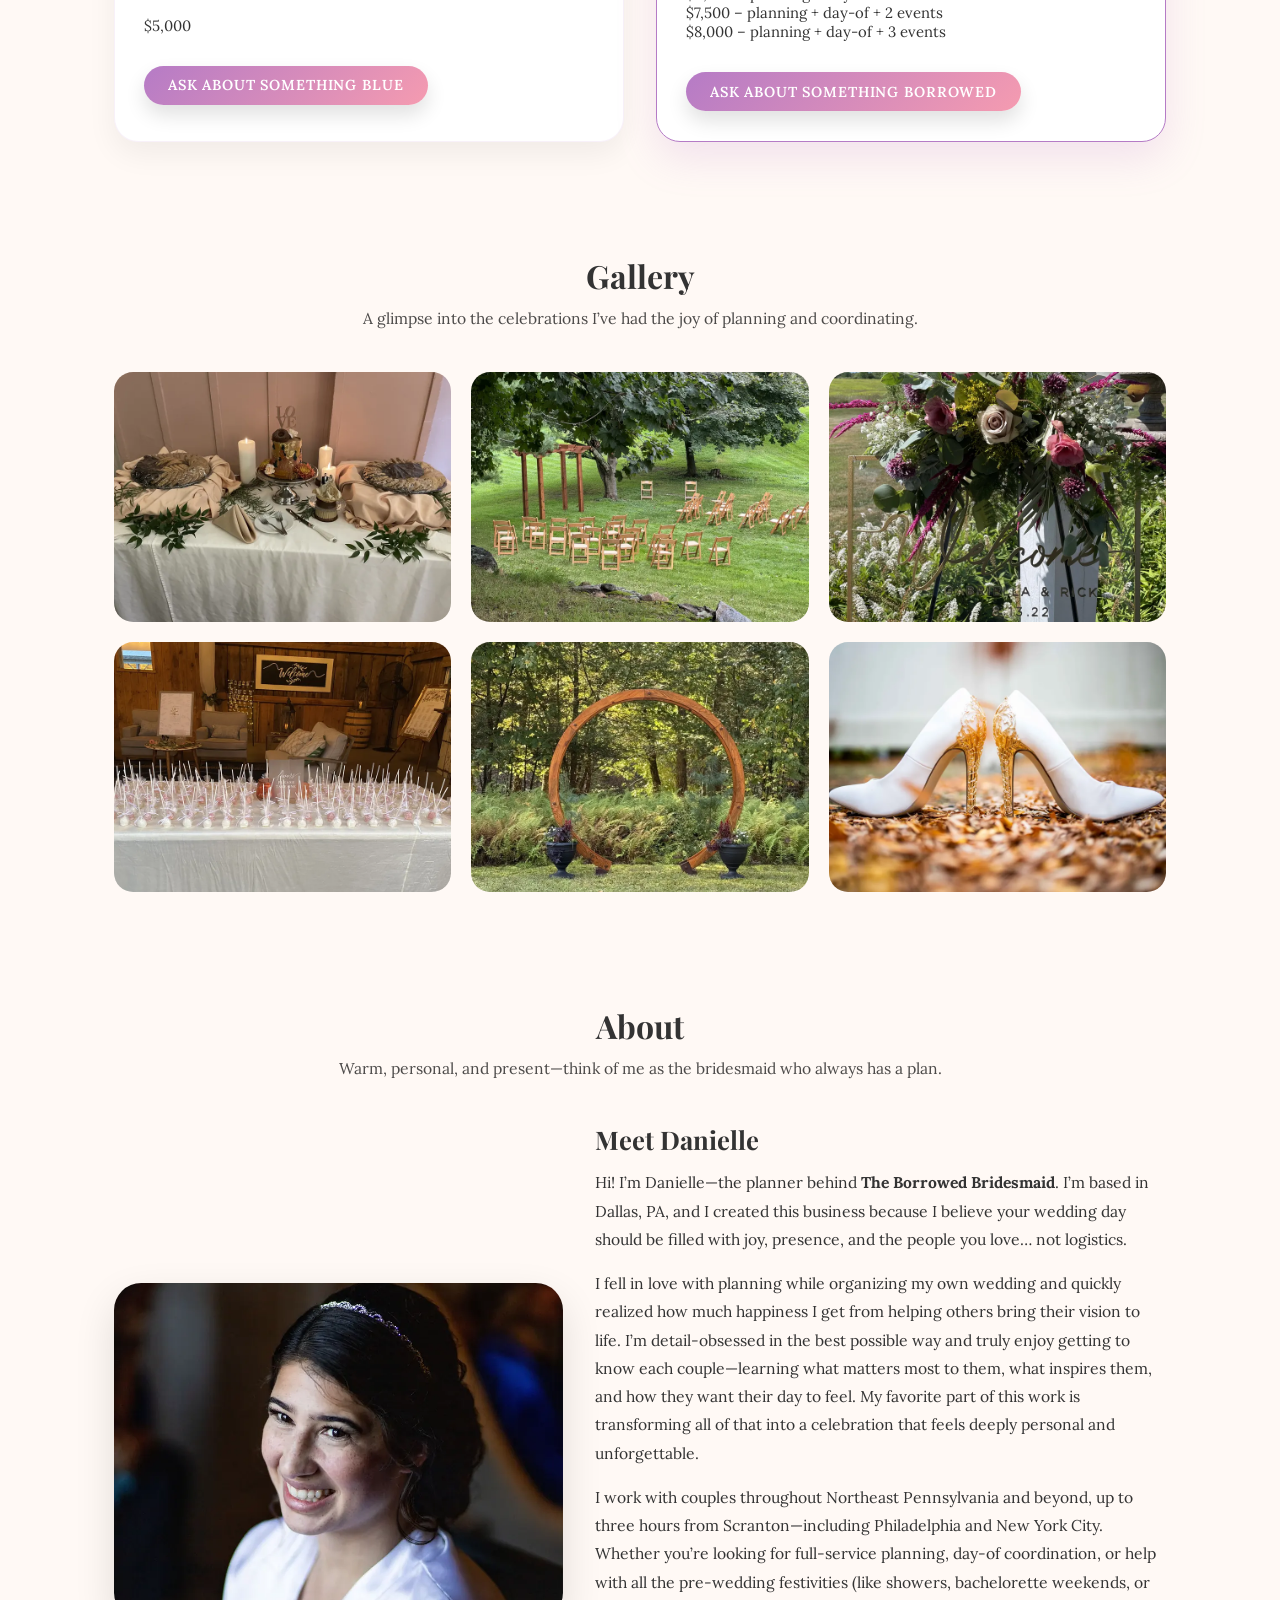
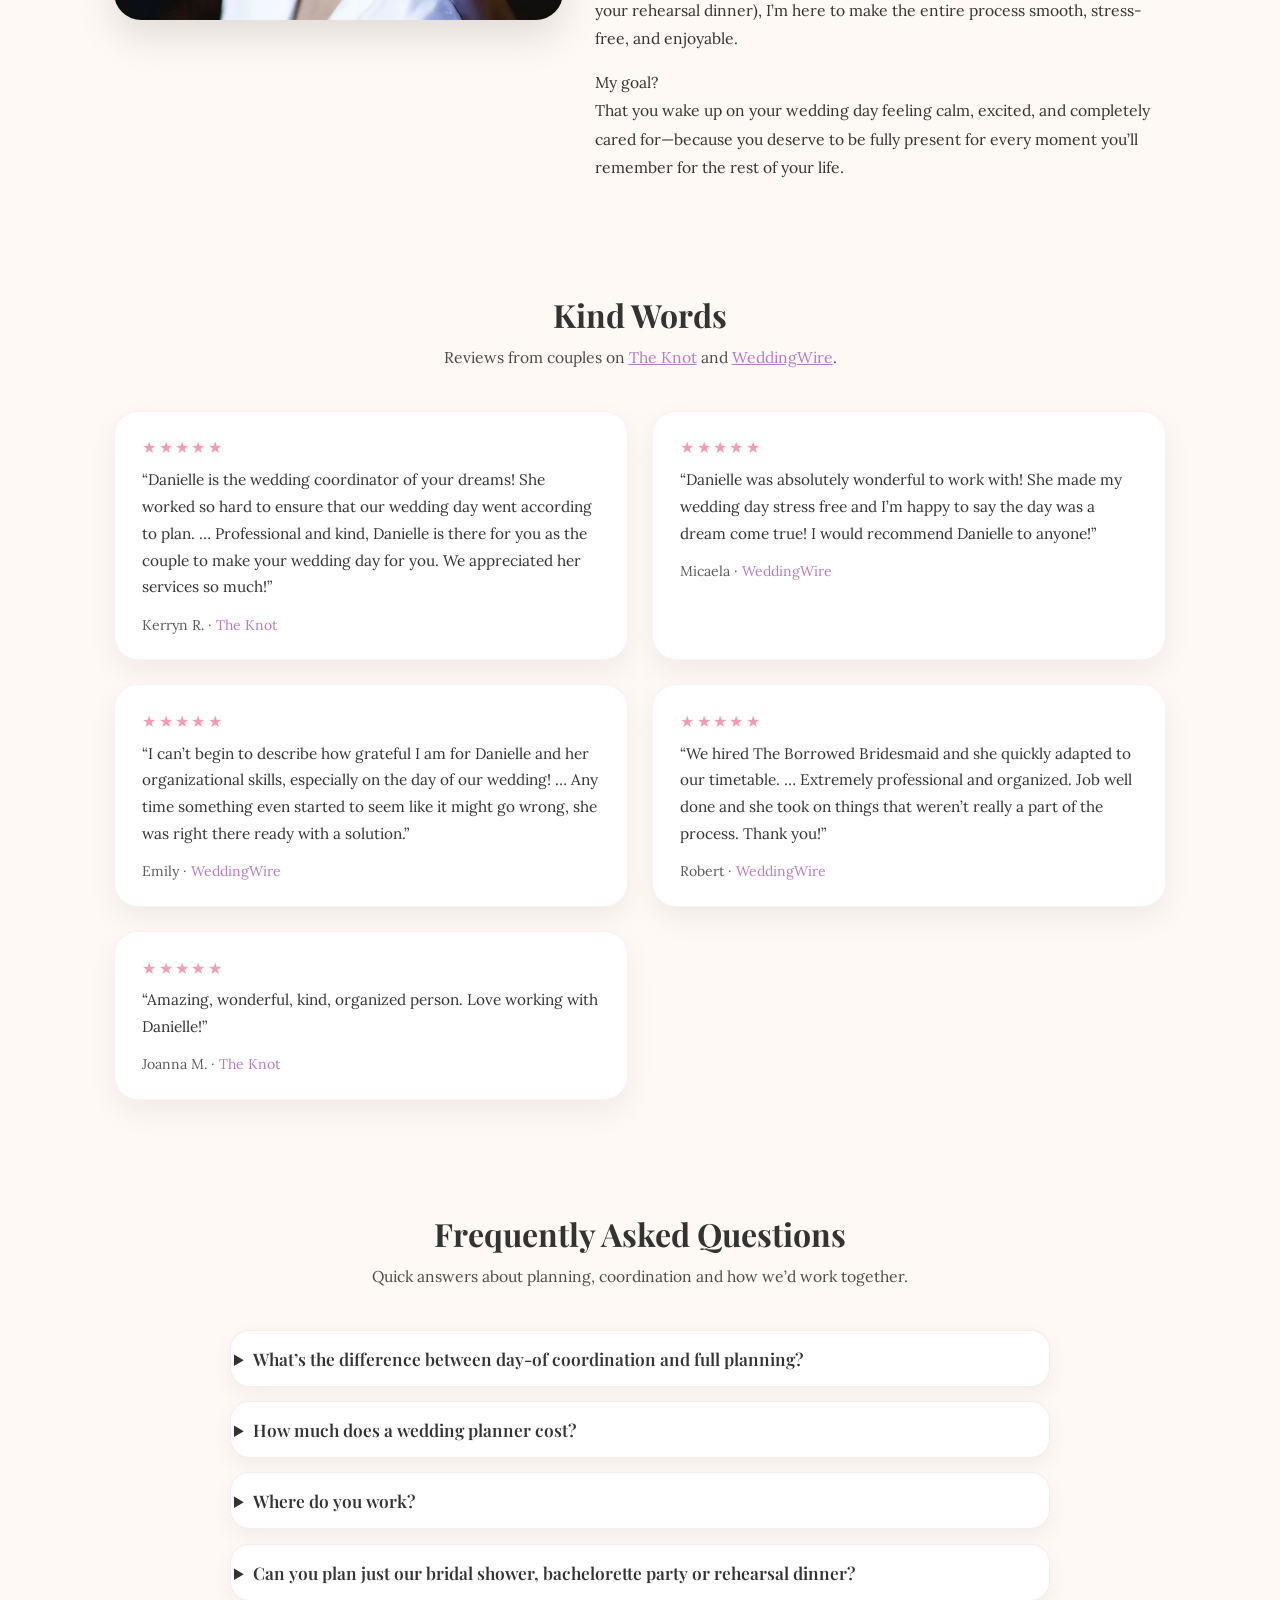
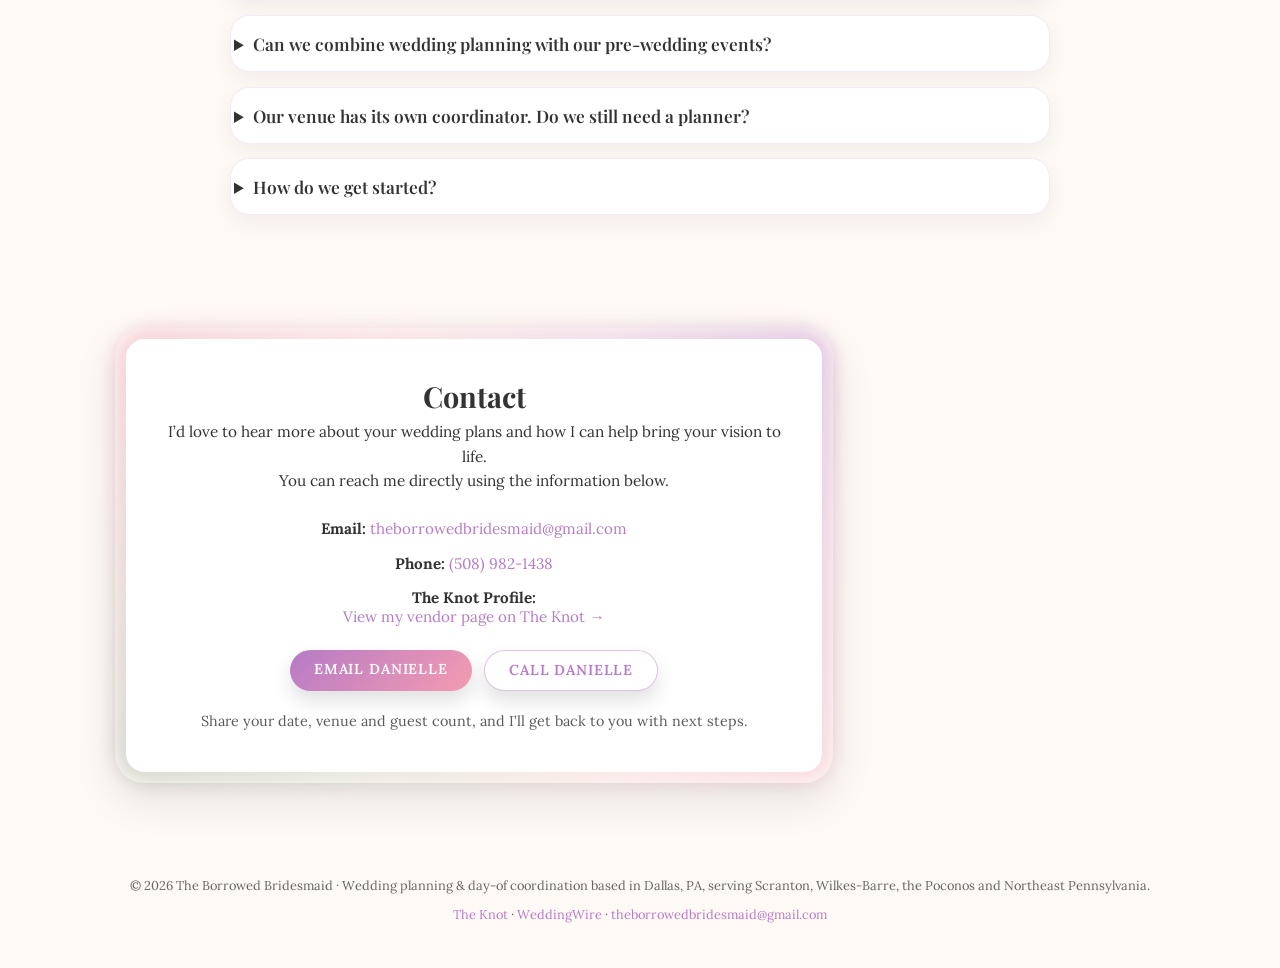
==== commit ec149f58: "Add FAQ section (answers drawn from existing package and About copy) with FAQPage JSON-LD" ====
--- a/index.html
+++ b/index.html
@@ -123,6 +123,70 @@
   }
 }
   </script>
+  <script type="application/ld+json">
+{
+  "@context": "https://schema.org",
+  "@type": "FAQPage",
+  "mainEntity": [
+    {
+      "@type": "Question",
+      "name": "What’s the difference between day-of coordination and full planning?",
+      "acceptedAnswer": {
+        "@type": "Answer",
+        "text": "With day-of coordination (Something Old), you plan the wedding and I take over the logistics: vendor management and communication, bridal party and timeline oversight, ceremony and reception flow, and on-site problem solving. Full planning (Something Blue) adds full wedding planning assistance, vendor recommendations and meetings, budget guidance, detailed timeline creation and rehearsal coordination, plus complete day-of coordination."
+      }
+    },
+    {
+      "@type": "Question",
+      "name": "How much does a wedding planner cost?",
+      "acceptedAnswer": {
+        "@type": "Answer",
+        "text": "My packages are listed above: pre-wedding events start at $1,000, day-of coordination is $2,000, full planning with day-of coordination is $5,000, and full planning with day-of coordination and pre-wedding events ranges from $6,500 to $8,000."
+      }
+    },
+    {
+      "@type": "Question",
+      "name": "Where do you work?",
+      "acceptedAnswer": {
+        "@type": "Answer",
+        "text": "I’m based in Dallas, PA, in the Back Mountain, and I work with couples throughout Northeast Pennsylvania, including Scranton, Wilkes-Barre and the Poconos, and beyond, up to three hours from Scranton, including Philadelphia and New York City."
+      }
+    },
+    {
+      "@type": "Question",
+      "name": "Can you plan just our bridal shower, bachelorette party or rehearsal dinner?",
+      "acceptedAnswer": {
+        "@type": "Answer",
+        "text": "Yes. Something New covers the planning and execution of a bridal shower, bachelorette party and/or rehearsal dinner, including vendor communication, timeline creation, and day-of setup, coordination and breakdown."
+      }
+    },
+    {
+      "@type": "Question",
+      "name": "Can we combine wedding planning with our pre-wedding events?",
+      "acceptedAnswer": {
+        "@type": "Answer",
+        "text": "Yes. Something Borrowed combines full planning and day-of coordination with planning for one pre-wedding event, with the option to add more events."
+      }
+    },
+    {
+      "@type": "Question",
+      "name": "Our venue has its own coordinator. Do we still need a planner?",
+      "acceptedAnswer": {
+        "@type": "Answer",
+        "text": "A venue coordinator looks after the venue: the space, its staff and its schedule. I look after you and the whole day, including outside vendors, the timeline, the bridal party and everything that happens beyond the venue’s walls, and I work alongside the venue team."
+      }
+    },
+    {
+      "@type": "Question",
+      "name": "How do we get started?",
+      "acceptedAnswer": {
+        "@type": "Answer",
+        "text": "Email or call with your wedding date, venue (or town) and estimated guest count, and I’ll get back to you with next steps."
+      }
+    }
+  ]
+}
+  </script>
 </head>
 <body>
   <div class="page-wrap">
@@ -150,8 +214,12 @@
               <a href="#gallery" class="hero-button">Gallery</a>
               <a href="#about" class="hero-button">About</a>
               <a href="#reviews" class="hero-button">Reviews</a>
+              <a href="#faq" class="hero-button">FAQ</a>
               <a href="#contact" class="hero-button">Contact</a>
             </nav>
+            <p class="hero-cta">
+              <a class="btn-primary btn-light" href="#contact">Check Your Date</a>
+            </p>
           </div>
         </div>
       </header>
@@ -182,6 +250,7 @@
             $2,000 – 3 events
           </p>
         </div>
+        <a class="btn-primary" href="mailto:theborrowedbridesmaid@gmail.com?subject=Wedding%20inquiry%3A%20Something%20New&amp;body=Hi%20Danielle%21%0A%0AWedding%20date%20%28or%20season%29%3A%0AVenue%20or%20town%3A%0AEstimated%20guest%20count%3A%0APackage%20I%27m%20interested%20in%3A%0AAnything%20else%20you%27d%20like%20me%20to%20know%3A%0A">Ask About Something New</a>
       </article>
 
       <!-- Something Old -->
@@ -199,6 +268,7 @@
           <strong>Price:</strong>
           <p>$2,000</p>
         </div>
+        <a class="btn-primary" href="mailto:theborrowedbridesmaid@gmail.com?subject=Wedding%20inquiry%3A%20Something%20Old&amp;body=Hi%20Danielle%21%0A%0AWedding%20date%20%28or%20season%29%3A%0AVenue%20or%20town%3A%0AEstimated%20guest%20count%3A%0APackage%20I%27m%20interested%20in%3A%0AAnything%20else%20you%27d%20like%20me%20to%20know%3A%0A">Ask About Something Old</a>
       </article>
 
       <!-- Something Blue -->
@@ -217,6 +287,7 @@
           <strong>Price:</strong>
           <p>$5,000</p>
         </div>
+        <a class="btn-primary" href="mailto:theborrowedbridesmaid@gmail.com?subject=Wedding%20inquiry%3A%20Something%20Blue&amp;body=Hi%20Danielle%21%0A%0AWedding%20date%20%28or%20season%29%3A%0AVenue%20or%20town%3A%0AEstimated%20guest%20count%3A%0APackage%20I%27m%20interested%20in%3A%0AAnything%20else%20you%27d%20like%20me%20to%20know%3A%0A">Ask About Something Blue</a>
       </article>
 
       <!-- Something Borrowed -->
@@ -237,6 +308,7 @@
             $8,000 – planning + day-of + 3 events
           </p>
         </div>
+        <a class="btn-primary" href="mailto:theborrowedbridesmaid@gmail.com?subject=Wedding%20inquiry%3A%20Something%20Borrowed&amp;body=Hi%20Danielle%21%0A%0AWedding%20date%20%28or%20season%29%3A%0AVenue%20or%20town%3A%0AEstimated%20guest%20count%3A%0APackage%20I%27m%20interested%20in%3A%0AAnything%20else%20you%27d%20like%20me%20to%20know%3A%0A">Ask About Something Borrowed</a>
       </article>
     </div>
   </div>
@@ -374,6 +446,46 @@
         </div>
       </section>
 
+      <!-- FAQ SECTION -->
+      <section id="faq">
+        <div class="container">
+          <h2 class="section-title">Frequently Asked Questions</h2>
+          <p class="section-subtitle">
+            Quick answers about planning, coordination and how we&rsquo;d work together.
+          </p>
+          <div class="faq-list">
+          <details class="faq-item">
+            <summary>What&rsquo;s the difference between day-of coordination and full planning?</summary>
+            <p>With day-of coordination (Something Old), you plan the wedding and I take over the logistics: vendor management and communication, bridal party and timeline oversight, ceremony and reception flow, and on-site problem solving. Full planning (Something Blue) adds full wedding planning assistance, vendor recommendations and meetings, budget guidance, detailed timeline creation and rehearsal coordination, plus complete day-of coordination.</p>
+          </details>
+          <details class="faq-item">
+            <summary>How much does a wedding planner cost?</summary>
+            <p>My packages are listed above: pre-wedding events start at $1,000, day-of coordination is $2,000, full planning with day-of coordination is $5,000, and full planning with day-of coordination and pre-wedding events ranges from $6,500 to $8,000.</p>
+          </details>
+          <details class="faq-item">
+            <summary>Where do you work?</summary>
+            <p>I&rsquo;m based in Dallas, PA, in the Back Mountain, and I work with couples throughout Northeast Pennsylvania, including Scranton, Wilkes-Barre and the Poconos, and beyond, up to three hours from Scranton, including Philadelphia and New York City.</p>
+          </details>
+          <details class="faq-item">
+            <summary>Can you plan just our bridal shower, bachelorette party or rehearsal dinner?</summary>
+            <p>Yes. Something New covers the planning and execution of a bridal shower, bachelorette party and/or rehearsal dinner, including vendor communication, timeline creation, and day-of setup, coordination and breakdown.</p>
+          </details>
+          <details class="faq-item">
+            <summary>Can we combine wedding planning with our pre-wedding events?</summary>
+            <p>Yes. Something Borrowed combines full planning and day-of coordination with planning for one pre-wedding event, with the option to add more events.</p>
+          </details>
+          <details class="faq-item">
+            <summary>Our venue has its own coordinator. Do we still need a planner?</summary>
+            <p>A venue coordinator looks after the venue: the space, its staff and its schedule. I look after you and the whole day, including outside vendors, the timeline, the bridal party and everything that happens beyond the venue&rsquo;s walls, and I work alongside the venue team.</p>
+          </details>
+          <details class="faq-item">
+            <summary>How do we get started?</summary>
+            <p>Email or call with your wedding date, venue (or town) and estimated guest count, and I&rsquo;ll get back to you with next steps.</p>
+          </details>
+          </div>
+        </div>
+      </section>
+
       <!-- CONTACT SECTION -->
       <section id="contact" class="contact-section">
   <div class="container">
@@ -409,6 +521,12 @@
             View my vendor page on The Knot →
           </a>
         </p>
+      </div>
+
+      <div class="contact-cta">
+        <a class="btn-primary" href="mailto:theborrowedbridesmaid@gmail.com?subject=Wedding%20inquiry&amp;body=Hi%20Danielle%21%0A%0AWedding%20date%20%28or%20season%29%3A%0AVenue%20or%20town%3A%0AEstimated%20guest%20count%3A%0APackage%20I%27m%20interested%20in%3A%0AAnything%20else%20you%27d%20like%20me%20to%20know%3A%0A">Email Danielle</a>
+        <a class="btn-primary btn-light" href="tel:+15089821438">Call Danielle</a>
+        <p class="contact-cta-note">Share your date, venue and guest count, and I&rsquo;ll get back to you with next steps.</p>
       </div>
     </div>
   </div>
--- a/styles.css
+++ b/styles.css
@@ -499,3 +499,63 @@
   color: var(--accent-purple);
   text-decoration: none;
 }
+
+/* CALLS TO ACTION */
+.hero-cta {
+  margin: 1.4rem 0 0;
+}
+
+.btn-light {
+  background: #fff;
+  color: var(--accent-purple);
+  border: 1px solid rgba(181,123,198,0.45);
+}
+
+.package-card .btn-primary {
+  display: inline-block;
+}
+
+.contact-cta {
+  text-align: center;
+  display: flex;
+  flex-wrap: wrap;
+  justify-content: center;
+  gap: 0.75rem;
+}
+
+.contact-cta-note {
+  flex-basis: 100%;
+  margin: 0.6rem 0 0;
+  font-size: 0.9rem;
+  color: rgba(0,0,0,0.65);
+}
+
+/* FAQ */
+.faq-list {
+  max-width: 820px;
+  margin: 0 auto;
+  display: grid;
+  gap: 0.9rem;
+}
+
+.faq-item {
+  background: var(--card-bg);
+  border-radius: 1.2rem;
+  border: 1px solid rgba(181,123,198,0.15);
+  box-shadow: 0 8px 22px rgba(0,0,0,0.05);
+  padding: 1rem 1.4rem;
+}
+
+.faq-item summary {
+  cursor: pointer;
+  font-family: "Playfair Display", serif;
+  font-size: 1.08rem;
+  font-weight: 600;
+  list-style-position: outside;
+}
+
+.faq-item p {
+  margin: 0.8rem 0 0.2rem;
+  font-size: 0.96rem;
+  line-height: 1.75;
+}
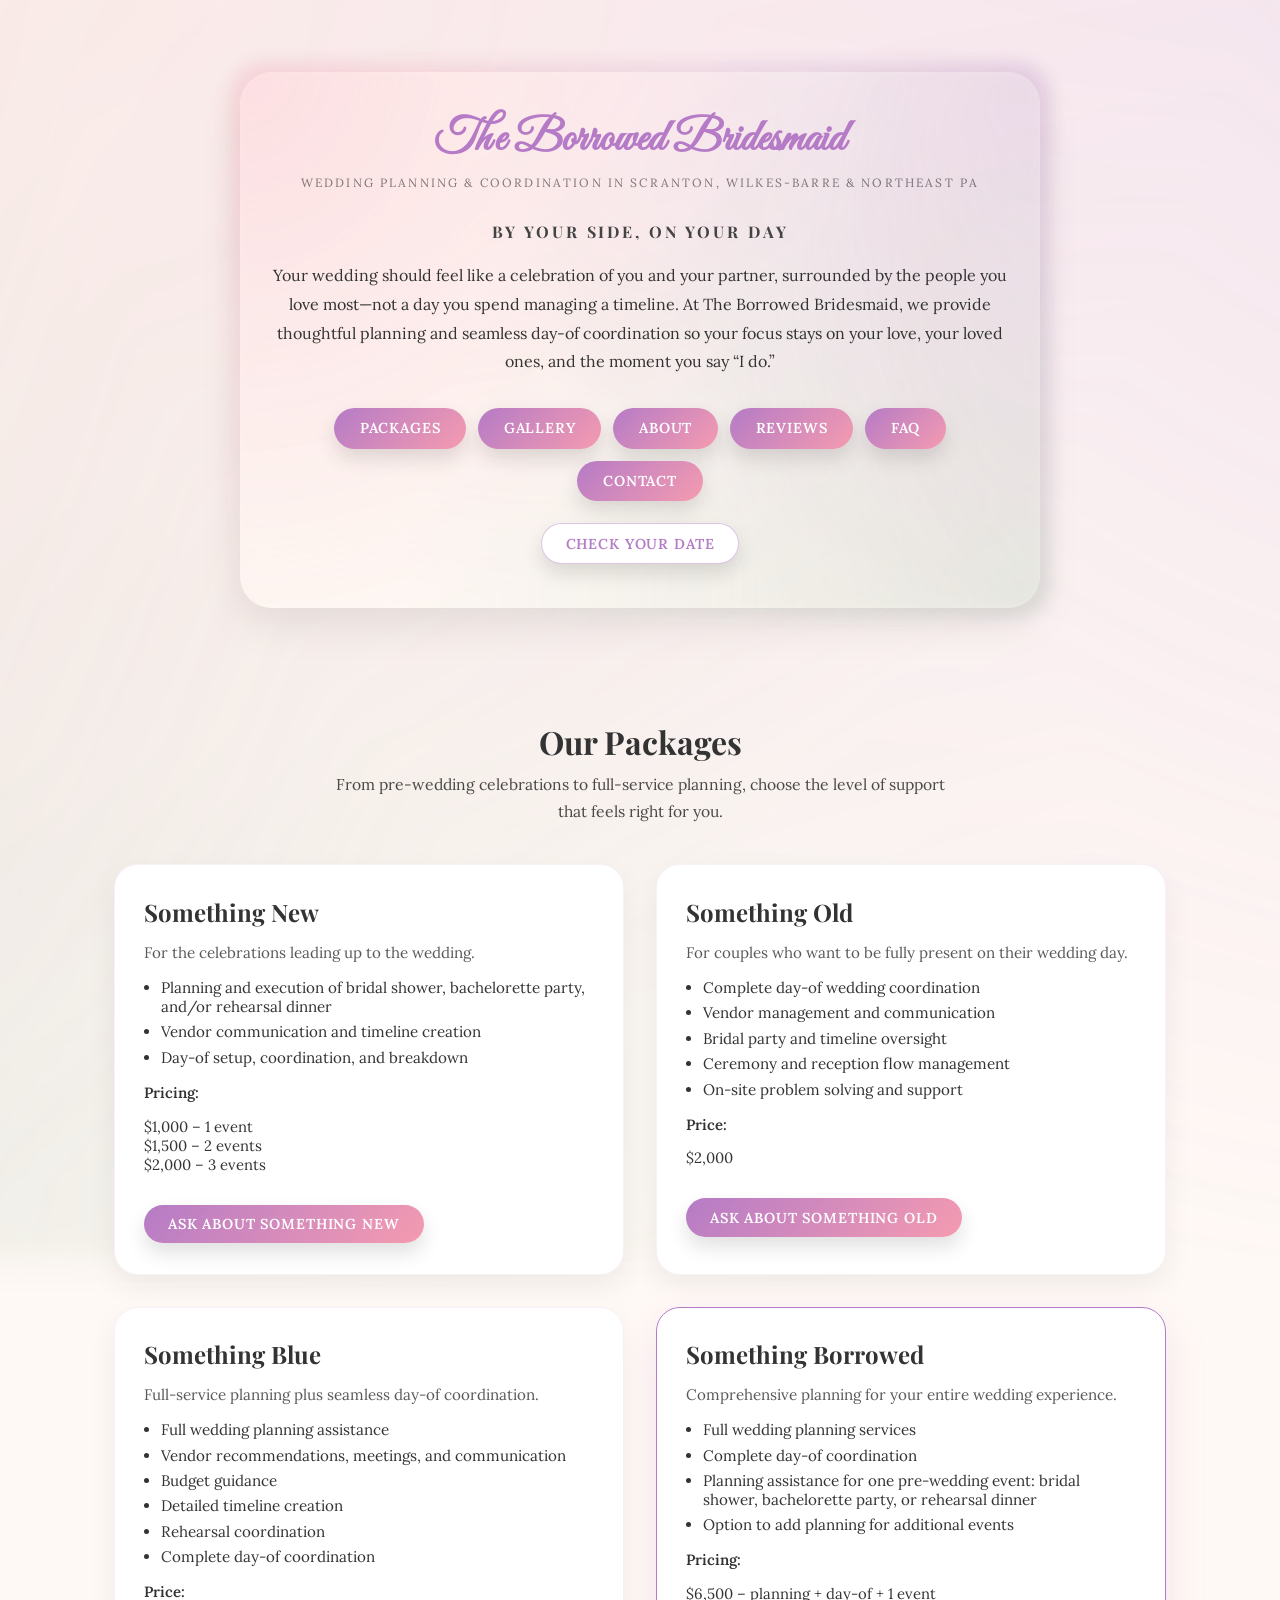
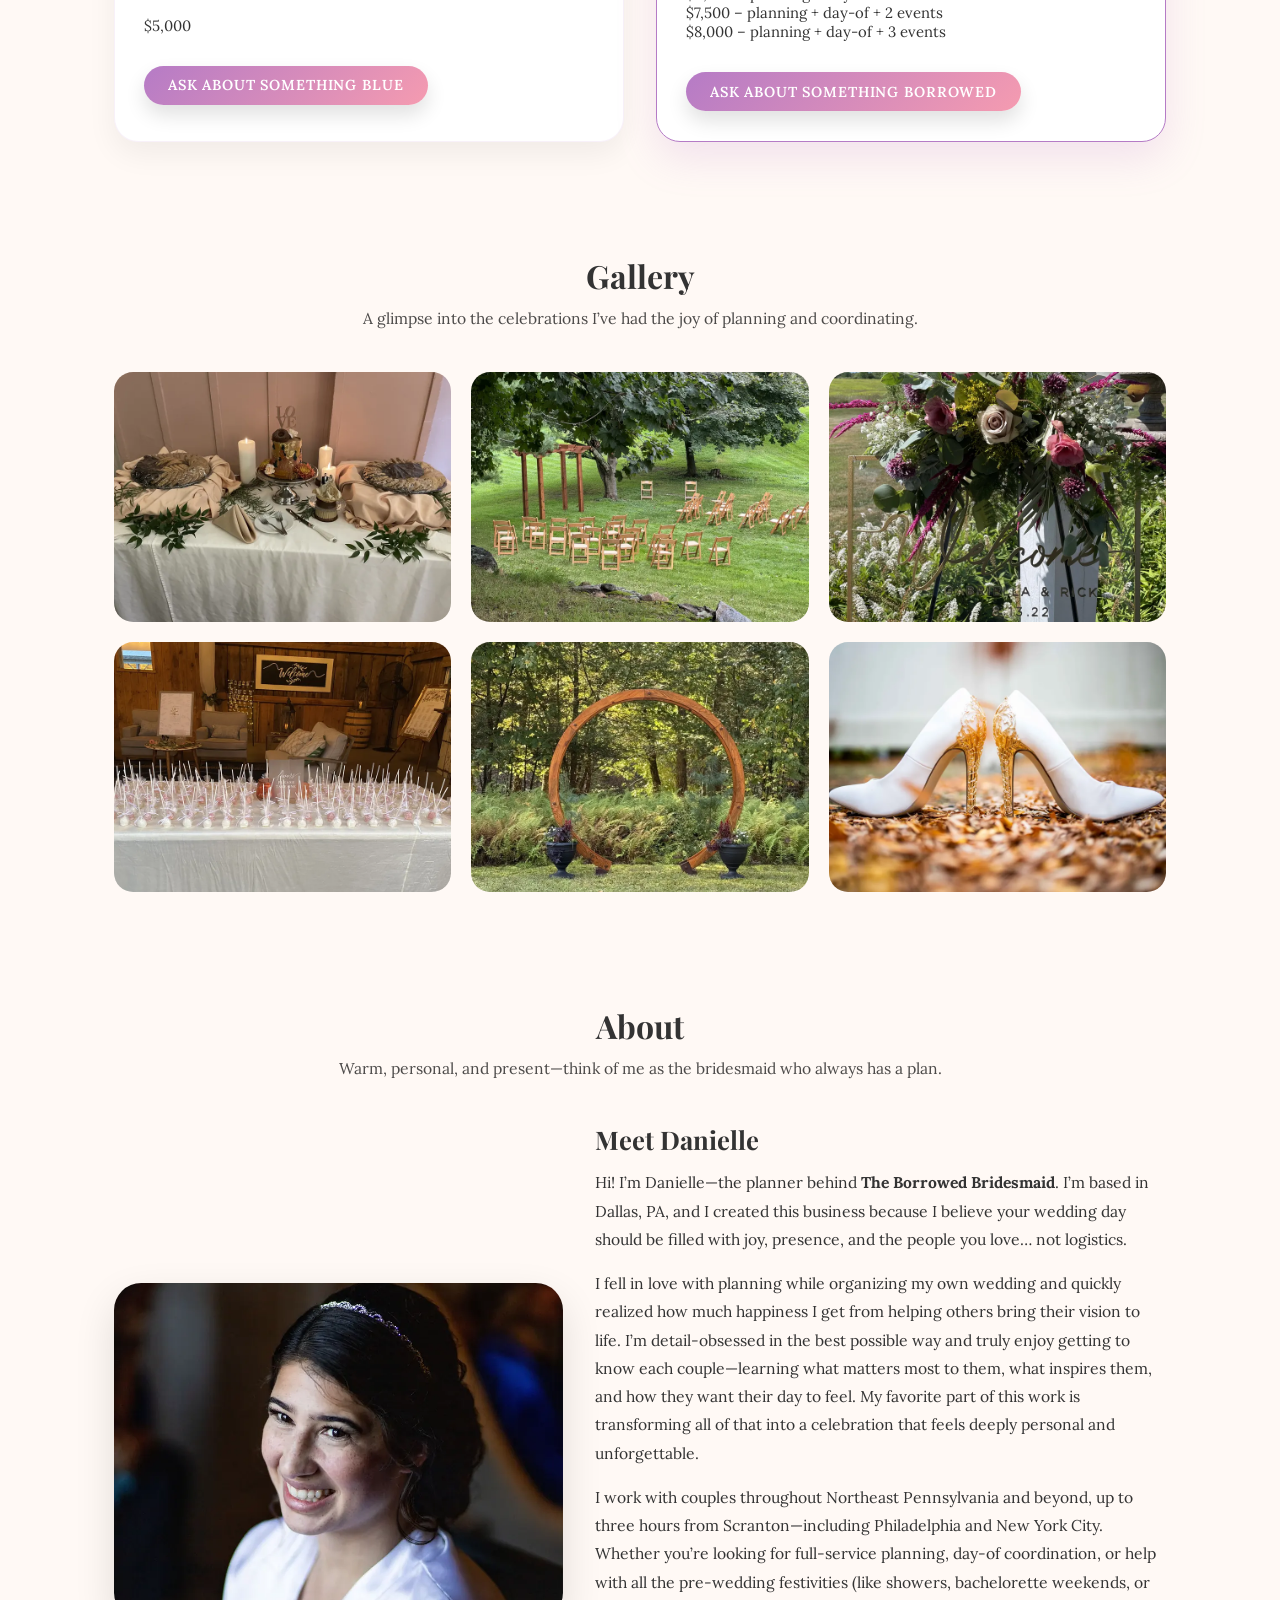
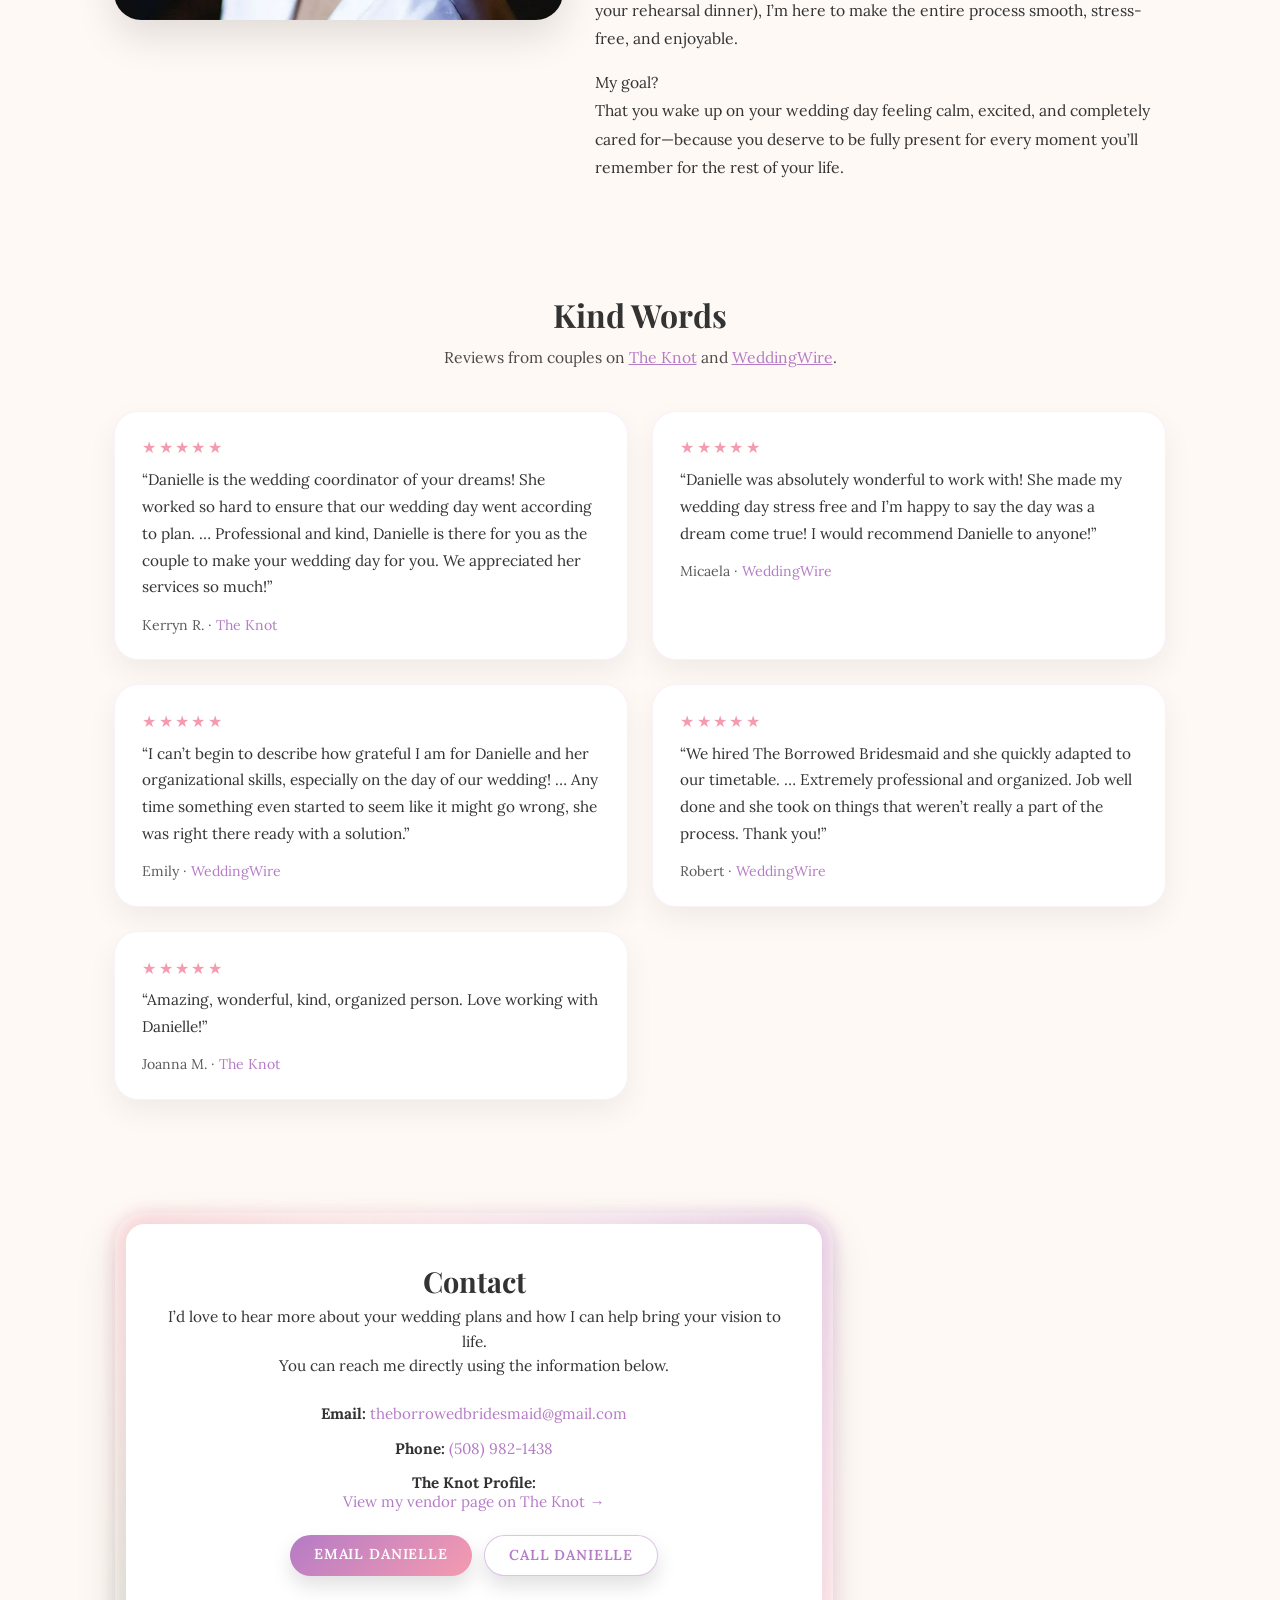
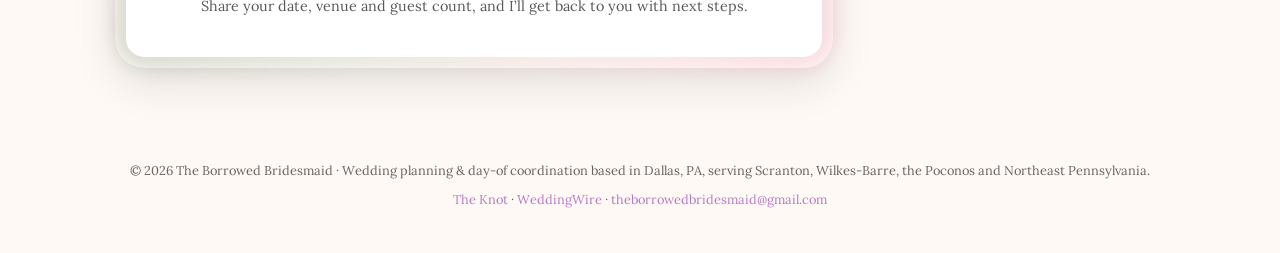
==== commit 4cb7811f: "Add clear calls to action: hero Check Your Date, per-package inquiry buttons, Email/Call buttons wit" ====
--- a/index.html
+++ b/index.html
@@ -123,70 +123,6 @@
   }
 }
   </script>
-  <script type="application/ld+json">
-{
-  "@context": "https://schema.org",
-  "@type": "FAQPage",
-  "mainEntity": [
-    {
-      "@type": "Question",
-      "name": "What’s the difference between day-of coordination and full planning?",
-      "acceptedAnswer": {
-        "@type": "Answer",
-        "text": "With day-of coordination (Something Old), you plan the wedding and I take over the logistics: vendor management and communication, bridal party and timeline oversight, ceremony and reception flow, and on-site problem solving. Full planning (Something Blue) adds full wedding planning assistance, vendor recommendations and meetings, budget guidance, detailed timeline creation and rehearsal coordination, plus complete day-of coordination."
-      }
-    },
-    {
-      "@type": "Question",
-      "name": "How much does a wedding planner cost?",
-      "acceptedAnswer": {
-        "@type": "Answer",
-        "text": "My packages are listed above: pre-wedding events start at $1,000, day-of coordination is $2,000, full planning with day-of coordination is $5,000, and full planning with day-of coordination and pre-wedding events ranges from $6,500 to $8,000."
-      }
-    },
-    {
-      "@type": "Question",
-      "name": "Where do you work?",
-      "acceptedAnswer": {
-        "@type": "Answer",
-        "text": "I’m based in Dallas, PA, in the Back Mountain, and I work with couples throughout Northeast Pennsylvania, including Scranton, Wilkes-Barre and the Poconos, and beyond, up to three hours from Scranton, including Philadelphia and New York City."
-      }
-    },
-    {
-      "@type": "Question",
-      "name": "Can you plan just our bridal shower, bachelorette party or rehearsal dinner?",
-      "acceptedAnswer": {
-        "@type": "Answer",
-        "text": "Yes. Something New covers the planning and execution of a bridal shower, bachelorette party and/or rehearsal dinner, including vendor communication, timeline creation, and day-of setup, coordination and breakdown."
-      }
-    },
-    {
-      "@type": "Question",
-      "name": "Can we combine wedding planning with our pre-wedding events?",
-      "acceptedAnswer": {
-        "@type": "Answer",
-        "text": "Yes. Something Borrowed combines full planning and day-of coordination with planning for one pre-wedding event, with the option to add more events."
-      }
-    },
-    {
-      "@type": "Question",
-      "name": "Our venue has its own coordinator. Do we still need a planner?",
-      "acceptedAnswer": {
-        "@type": "Answer",
-        "text": "A venue coordinator looks after the venue: the space, its staff and its schedule. I look after you and the whole day, including outside vendors, the timeline, the bridal party and everything that happens beyond the venue’s walls, and I work alongside the venue team."
-      }
-    },
-    {
-      "@type": "Question",
-      "name": "How do we get started?",
-      "acceptedAnswer": {
-        "@type": "Answer",
-        "text": "Email or call with your wedding date, venue (or town) and estimated guest count, and I’ll get back to you with next steps."
-      }
-    }
-  ]
-}
-  </script>
 </head>
 <body>
   <div class="page-wrap">
@@ -446,46 +382,6 @@
         </div>
       </section>
 
-      <!-- FAQ SECTION -->
-      <section id="faq">
-        <div class="container">
-          <h2 class="section-title">Frequently Asked Questions</h2>
-          <p class="section-subtitle">
-            Quick answers about planning, coordination and how we&rsquo;d work together.
-          </p>
-          <div class="faq-list">
-          <details class="faq-item">
-            <summary>What&rsquo;s the difference between day-of coordination and full planning?</summary>
-            <p>With day-of coordination (Something Old), you plan the wedding and I take over the logistics: vendor management and communication, bridal party and timeline oversight, ceremony and reception flow, and on-site problem solving. Full planning (Something Blue) adds full wedding planning assistance, vendor recommendations and meetings, budget guidance, detailed timeline creation and rehearsal coordination, plus complete day-of coordination.</p>
-          </details>
-          <details class="faq-item">
-            <summary>How much does a wedding planner cost?</summary>
-            <p>My packages are listed above: pre-wedding events start at $1,000, day-of coordination is $2,000, full planning with day-of coordination is $5,000, and full planning with day-of coordination and pre-wedding events ranges from $6,500 to $8,000.</p>
-          </details>
-          <details class="faq-item">
-            <summary>Where do you work?</summary>
-            <p>I&rsquo;m based in Dallas, PA, in the Back Mountain, and I work with couples throughout Northeast Pennsylvania, including Scranton, Wilkes-Barre and the Poconos, and beyond, up to three hours from Scranton, including Philadelphia and New York City.</p>
-          </details>
-          <details class="faq-item">
-            <summary>Can you plan just our bridal shower, bachelorette party or rehearsal dinner?</summary>
-            <p>Yes. Something New covers the planning and execution of a bridal shower, bachelorette party and/or rehearsal dinner, including vendor communication, timeline creation, and day-of setup, coordination and breakdown.</p>
-          </details>
-          <details class="faq-item">
-            <summary>Can we combine wedding planning with our pre-wedding events?</summary>
-            <p>Yes. Something Borrowed combines full planning and day-of coordination with planning for one pre-wedding event, with the option to add more events.</p>
-          </details>
-          <details class="faq-item">
-            <summary>Our venue has its own coordinator. Do we still need a planner?</summary>
-            <p>A venue coordinator looks after the venue: the space, its staff and its schedule. I look after you and the whole day, including outside vendors, the timeline, the bridal party and everything that happens beyond the venue&rsquo;s walls, and I work alongside the venue team.</p>
-          </details>
-          <details class="faq-item">
-            <summary>How do we get started?</summary>
-            <p>Email or call with your wedding date, venue (or town) and estimated guest count, and I&rsquo;ll get back to you with next steps.</p>
-          </details>
-          </div>
-        </div>
-      </section>
-
       <!-- CONTACT SECTION -->
       <section id="contact" class="contact-section">
   <div class="container">
--- a/styles.css
+++ b/styles.css
@@ -529,33 +529,3 @@
   font-size: 0.9rem;
   color: rgba(0,0,0,0.65);
 }
-
-/* FAQ */
-.faq-list {
-  max-width: 820px;
-  margin: 0 auto;
-  display: grid;
-  gap: 0.9rem;
-}
-
-.faq-item {
-  background: var(--card-bg);
-  border-radius: 1.2rem;
-  border: 1px solid rgba(181,123,198,0.15);
-  box-shadow: 0 8px 22px rgba(0,0,0,0.05);
-  padding: 1rem 1.4rem;
-}
-
-.faq-item summary {
-  cursor: pointer;
-  font-family: "Playfair Display", serif;
-  font-size: 1.08rem;
-  font-weight: 600;
-  list-style-position: outside;
-}
-
-.faq-item p {
-  margin: 0.8rem 0 0.2rem;
-  font-size: 0.96rem;
-  line-height: 1.75;
-}
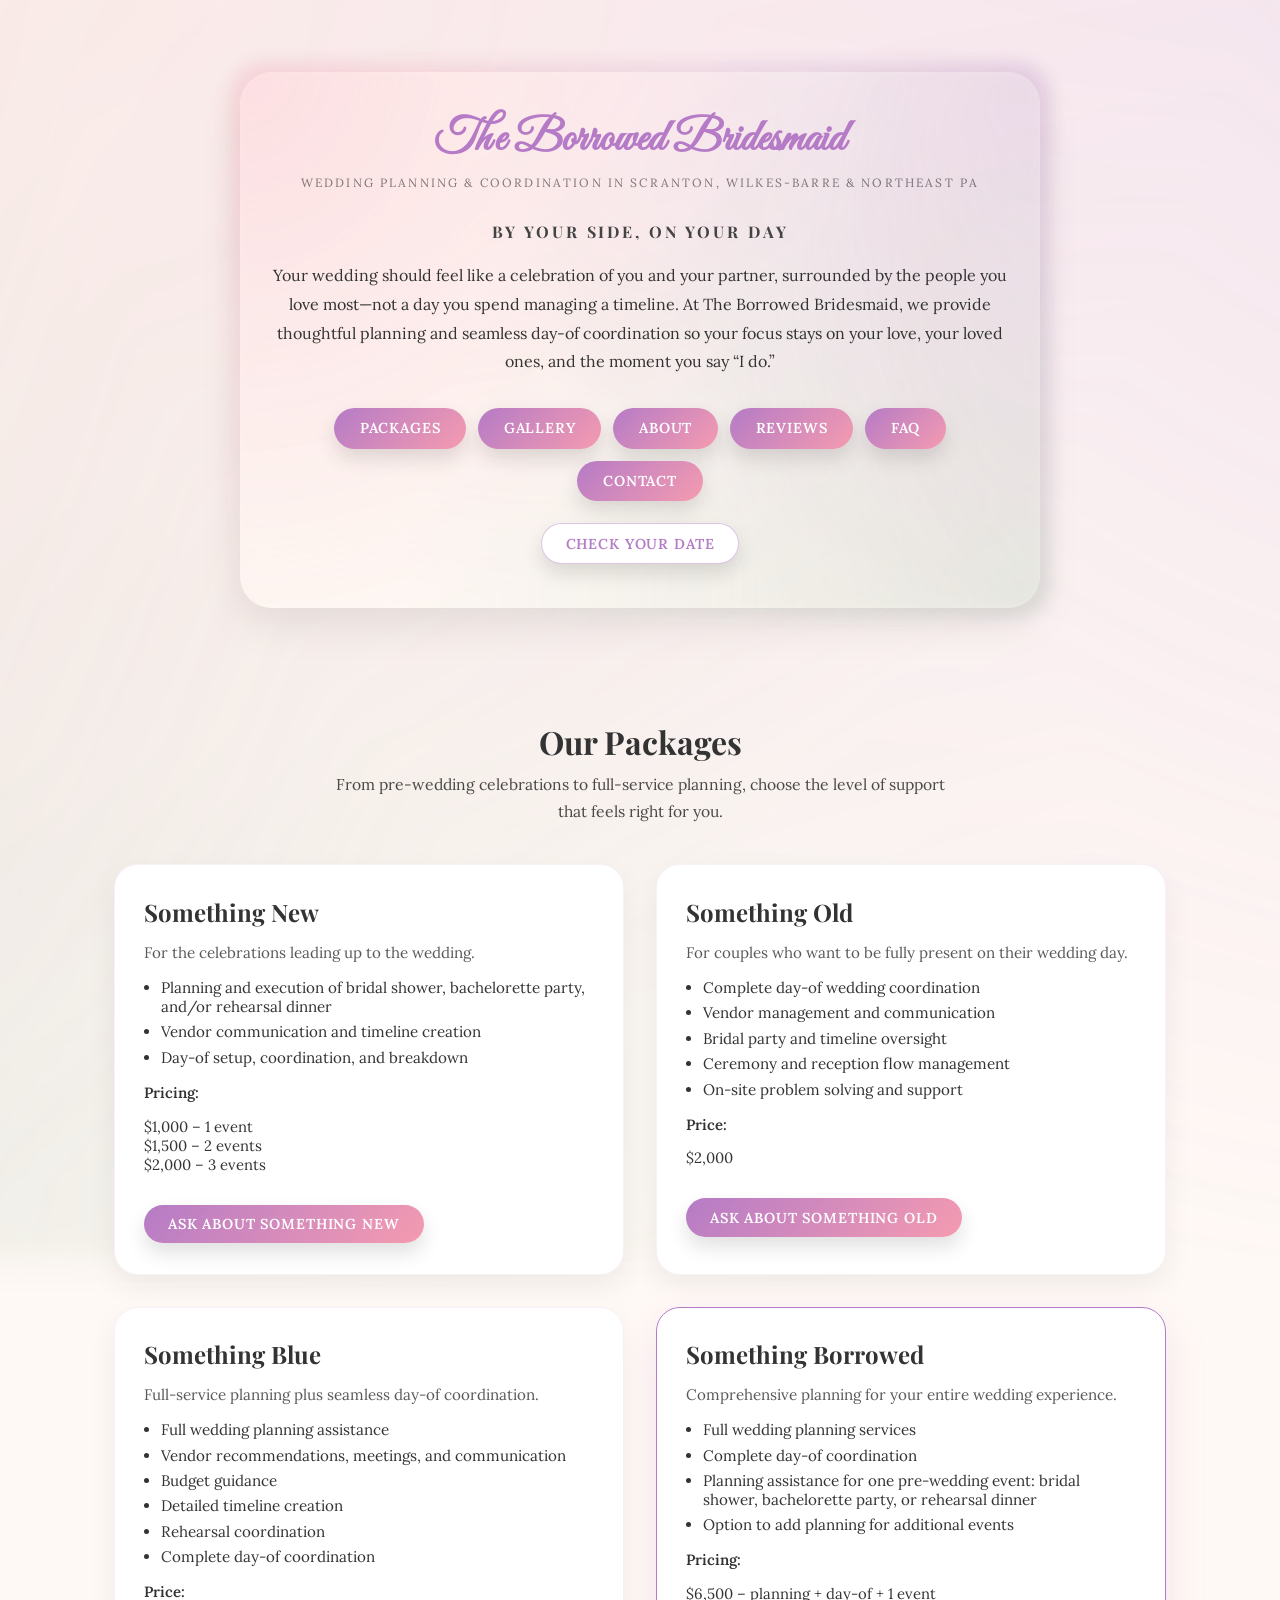
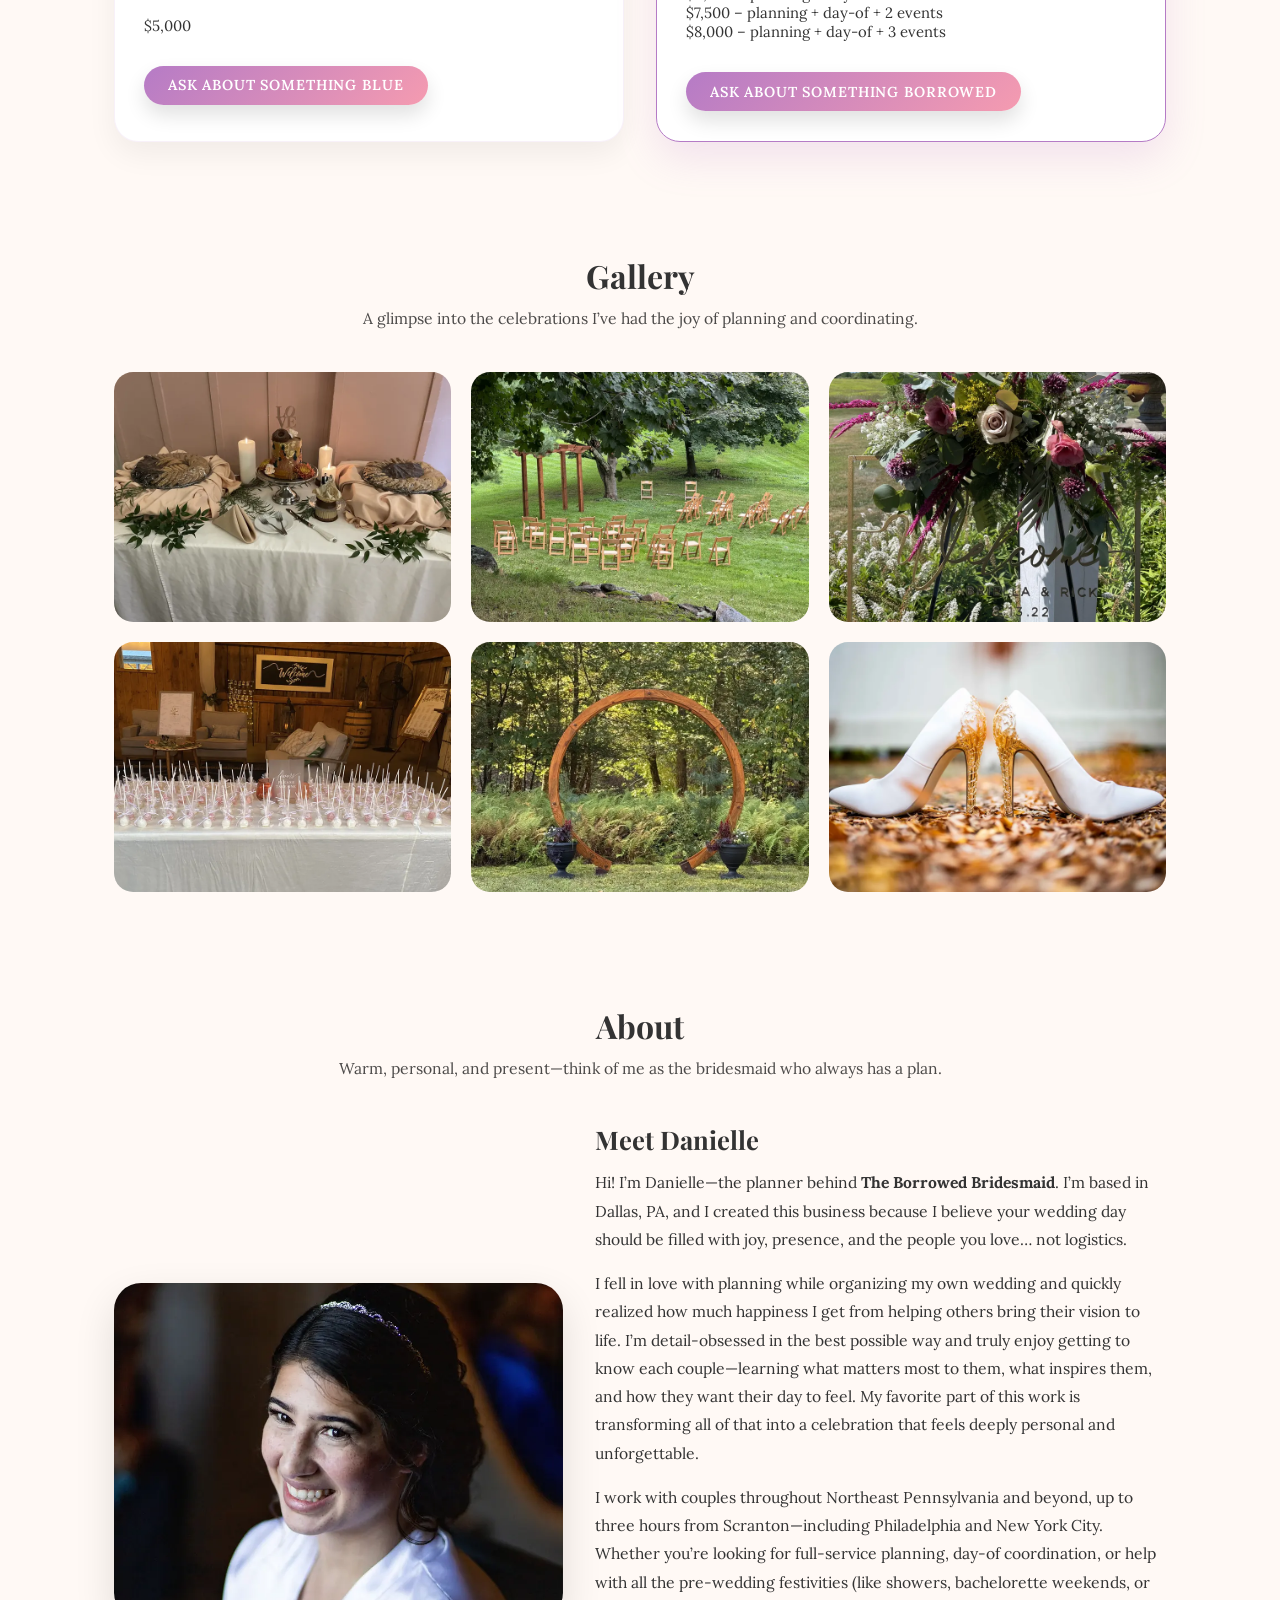
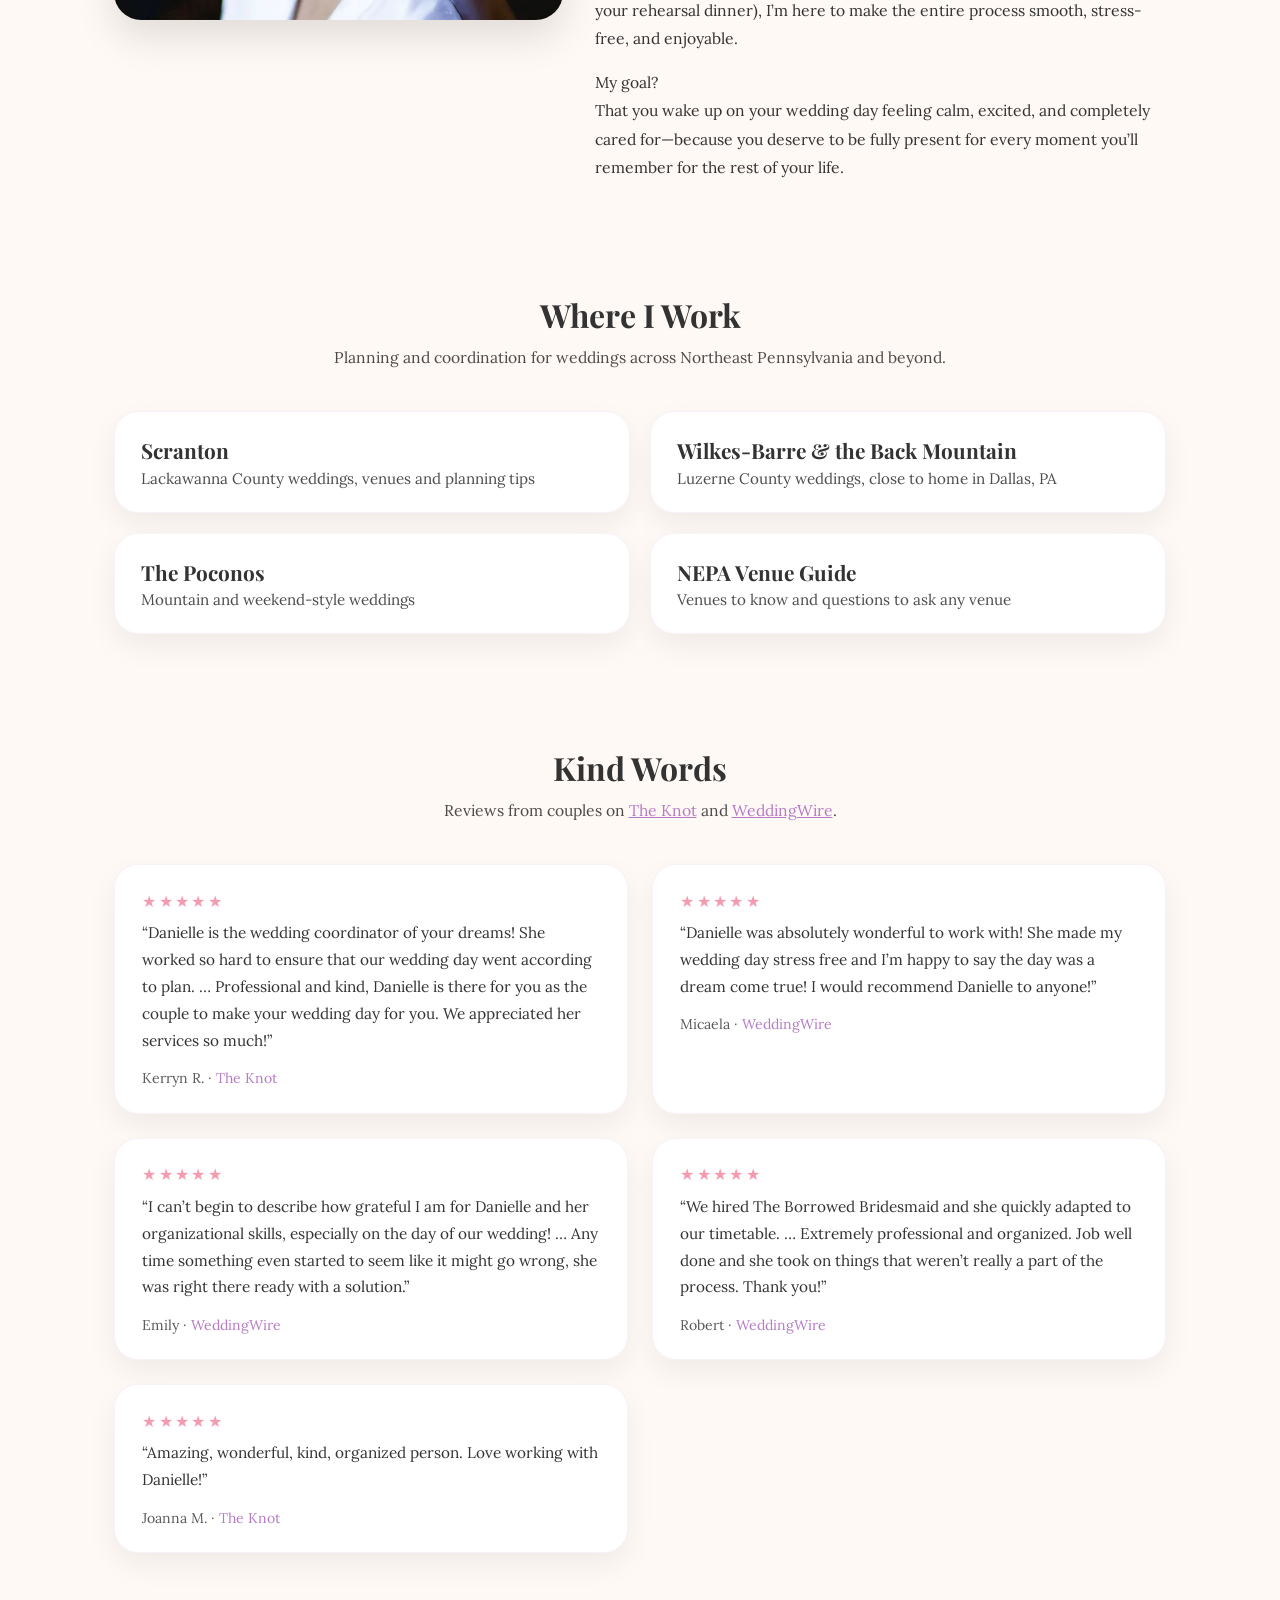
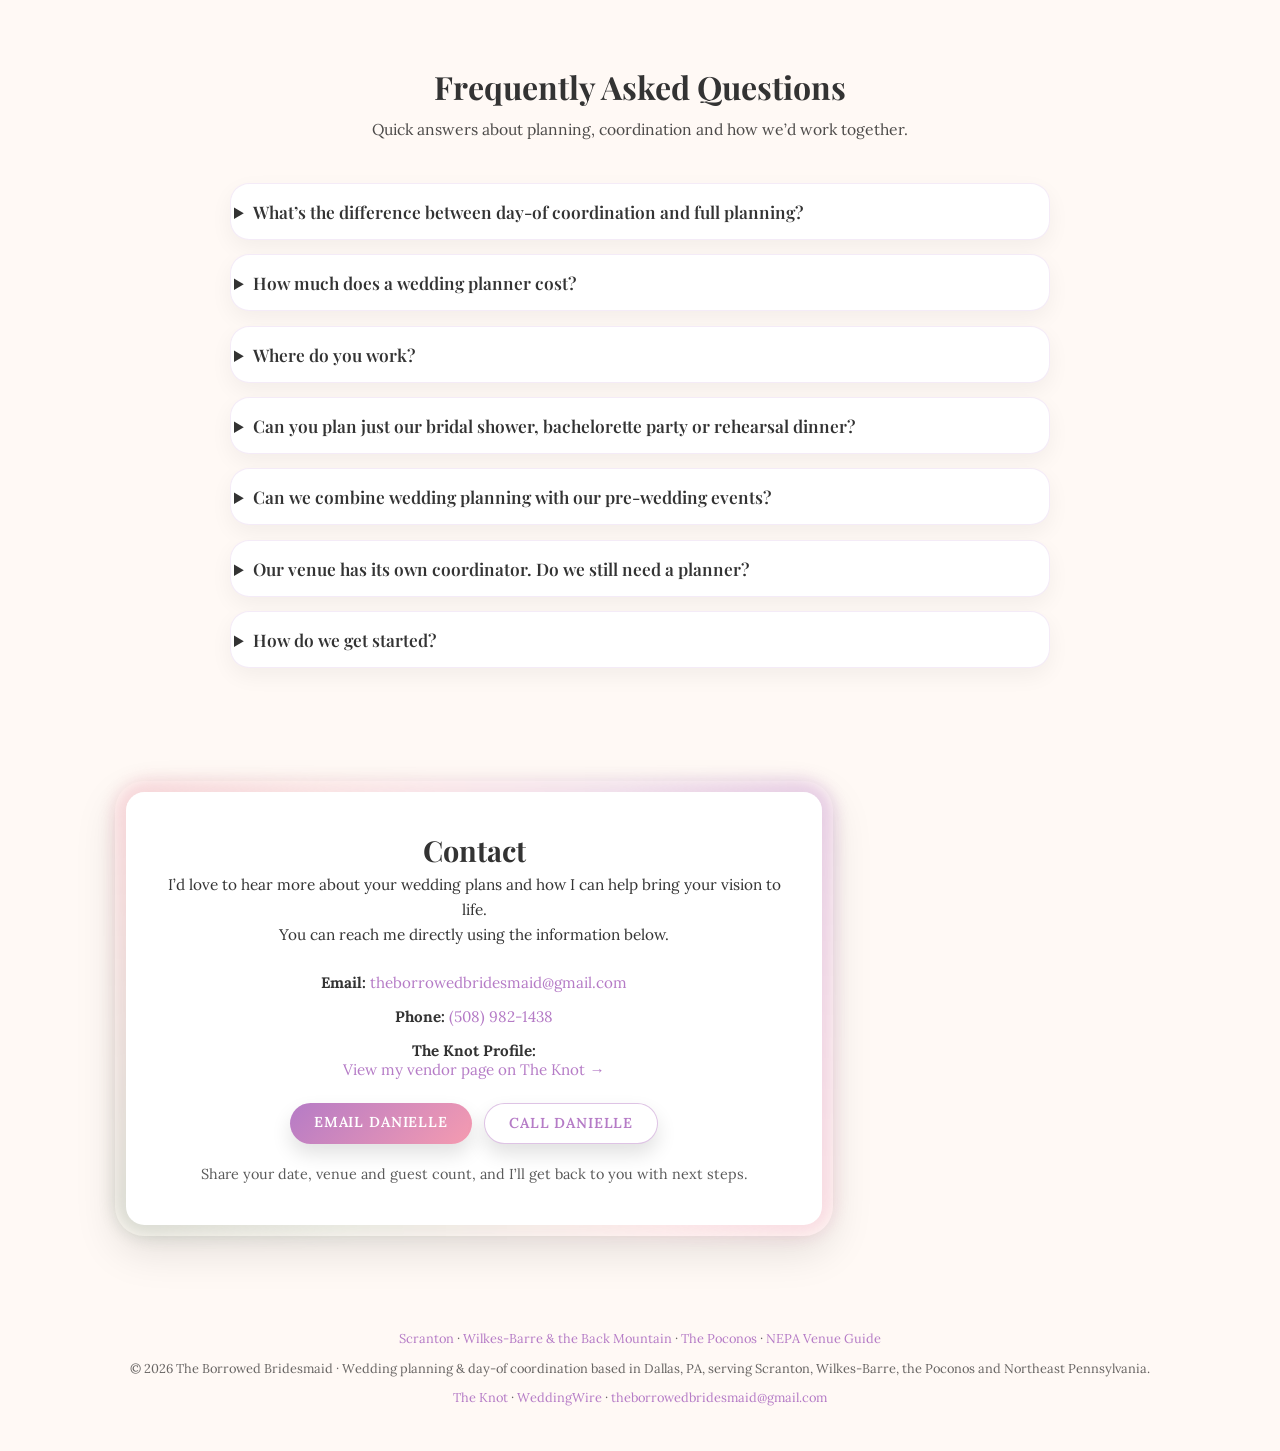
==== commit fc8e1a90: "Link home page to area pages and venue guide (Where I Work section + footer links)" ====
--- a/index.html
+++ b/index.html
@@ -123,6 +123,70 @@
   }
 }
   </script>
+  <script type="application/ld+json">
+{
+  "@context": "https://schema.org",
+  "@type": "FAQPage",
+  "mainEntity": [
+    {
+      "@type": "Question",
+      "name": "What’s the difference between day-of coordination and full planning?",
+      "acceptedAnswer": {
+        "@type": "Answer",
+        "text": "With day-of coordination (Something Old), you plan the wedding and I take over the logistics: vendor management and communication, bridal party and timeline oversight, ceremony and reception flow, and on-site problem solving. Full planning (Something Blue) adds full wedding planning assistance, vendor recommendations and meetings, budget guidance, detailed timeline creation and rehearsal coordination, plus complete day-of coordination."
+      }
+    },
+    {
+      "@type": "Question",
+      "name": "How much does a wedding planner cost?",
+      "acceptedAnswer": {
+        "@type": "Answer",
+        "text": "My packages are listed above: pre-wedding events start at $1,000, day-of coordination is $2,000, full planning with day-of coordination is $5,000, and full planning with day-of coordination and pre-wedding events ranges from $6,500 to $8,000."
+      }
+    },
+    {
+      "@type": "Question",
+      "name": "Where do you work?",
+      "acceptedAnswer": {
+        "@type": "Answer",
+        "text": "I’m based in Dallas, PA, in the Back Mountain, and I work with couples throughout Northeast Pennsylvania, including Scranton, Wilkes-Barre and the Poconos, and beyond, up to three hours from Scranton, including Philadelphia and New York City."
+      }
+    },
+    {
+      "@type": "Question",
+      "name": "Can you plan just our bridal shower, bachelorette party or rehearsal dinner?",
+      "acceptedAnswer": {
+        "@type": "Answer",
+        "text": "Yes. Something New covers the planning and execution of a bridal shower, bachelorette party and/or rehearsal dinner, including vendor communication, timeline creation, and day-of setup, coordination and breakdown."
+      }
+    },
+    {
+      "@type": "Question",
+      "name": "Can we combine wedding planning with our pre-wedding events?",
+      "acceptedAnswer": {
+        "@type": "Answer",
+        "text": "Yes. Something Borrowed combines full planning and day-of coordination with planning for one pre-wedding event, with the option to add more events."
+      }
+    },
+    {
+      "@type": "Question",
+      "name": "Our venue has its own coordinator. Do we still need a planner?",
+      "acceptedAnswer": {
+        "@type": "Answer",
+        "text": "A venue coordinator looks after the venue: the space, its staff and its schedule. I look after you and the whole day, including outside vendors, the timeline, the bridal party and everything that happens beyond the venue’s walls, and I work alongside the venue team."
+      }
+    },
+    {
+      "@type": "Question",
+      "name": "How do we get started?",
+      "acceptedAnswer": {
+        "@type": "Answer",
+        "text": "Email or call with your wedding date, venue (or town) and estimated guest count, and I’ll get back to you with next steps."
+      }
+    }
+  ]
+}
+  </script>
 </head>
 <body>
   <div class="page-wrap">
@@ -331,6 +395,22 @@
                 That you wake up on your wedding day feeling calm, excited, and completely cared for—because you deserve to be fully present for every moment you&rsquo;ll remember for the rest of your life.
               </p>
             </div>
+          </div>
+        </div>
+      </section>
+
+      <!-- WHERE I WORK SECTION -->
+      <section id="areas">
+        <div class="container">
+          <h2 class="section-title">Where I Work</h2>
+          <p class="section-subtitle">
+            Planning and coordination for weddings across Northeast Pennsylvania and beyond.
+          </p>
+          <div class="service-grid">
+            <a class="service-card" href="/scranton-wedding-planner/"><h3>Scranton</h3><p>Lackawanna County weddings, venues and planning tips</p></a>
+            <a class="service-card" href="/wilkes-barre-wedding-planner/"><h3>Wilkes-Barre &amp; the Back Mountain</h3><p>Luzerne County weddings, close to home in Dallas, PA</p></a>
+            <a class="service-card" href="/poconos-wedding-planner/"><h3>The Poconos</h3><p>Mountain and weekend-style weddings</p></a>
+            <a class="service-card" href="/nepa-wedding-venues/"><h3>NEPA Venue Guide</h3><p>Venues to know and questions to ask any venue</p></a>
           </div>
         </div>
       </section>
@@ -382,6 +462,46 @@
         </div>
       </section>
 
+      <!-- FAQ SECTION -->
+      <section id="faq">
+        <div class="container">
+          <h2 class="section-title">Frequently Asked Questions</h2>
+          <p class="section-subtitle">
+            Quick answers about planning, coordination and how we&rsquo;d work together.
+          </p>
+          <div class="faq-list">
+          <details class="faq-item">
+            <summary>What&rsquo;s the difference between day-of coordination and full planning?</summary>
+            <p>With day-of coordination (Something Old), you plan the wedding and I take over the logistics: vendor management and communication, bridal party and timeline oversight, ceremony and reception flow, and on-site problem solving. Full planning (Something Blue) adds full wedding planning assistance, vendor recommendations and meetings, budget guidance, detailed timeline creation and rehearsal coordination, plus complete day-of coordination.</p>
+          </details>
+          <details class="faq-item">
+            <summary>How much does a wedding planner cost?</summary>
+            <p>My packages are listed above: pre-wedding events start at $1,000, day-of coordination is $2,000, full planning with day-of coordination is $5,000, and full planning with day-of coordination and pre-wedding events ranges from $6,500 to $8,000.</p>
+          </details>
+          <details class="faq-item">
+            <summary>Where do you work?</summary>
+            <p>I&rsquo;m based in Dallas, PA, in the Back Mountain, and I work with couples throughout Northeast Pennsylvania, including Scranton, Wilkes-Barre and the Poconos, and beyond, up to three hours from Scranton, including Philadelphia and New York City.</p>
+          </details>
+          <details class="faq-item">
+            <summary>Can you plan just our bridal shower, bachelorette party or rehearsal dinner?</summary>
+            <p>Yes. Something New covers the planning and execution of a bridal shower, bachelorette party and/or rehearsal dinner, including vendor communication, timeline creation, and day-of setup, coordination and breakdown.</p>
+          </details>
+          <details class="faq-item">
+            <summary>Can we combine wedding planning with our pre-wedding events?</summary>
+            <p>Yes. Something Borrowed combines full planning and day-of coordination with planning for one pre-wedding event, with the option to add more events.</p>
+          </details>
+          <details class="faq-item">
+            <summary>Our venue has its own coordinator. Do we still need a planner?</summary>
+            <p>A venue coordinator looks after the venue: the space, its staff and its schedule. I look after you and the whole day, including outside vendors, the timeline, the bridal party and everything that happens beyond the venue&rsquo;s walls, and I work alongside the venue team.</p>
+          </details>
+          <details class="faq-item">
+            <summary>How do we get started?</summary>
+            <p>Email or call with your wedding date, venue (or town) and estimated guest count, and I&rsquo;ll get back to you with next steps.</p>
+          </details>
+          </div>
+        </div>
+      </section>
+
       <!-- CONTACT SECTION -->
       <section id="contact" class="contact-section">
   <div class="container">
@@ -431,6 +551,12 @@
 
     <footer>
       <p>
+        <a href="/scranton-wedding-planner/">Scranton</a> &middot;
+        <a href="/wilkes-barre-wedding-planner/">Wilkes-Barre &amp; the Back Mountain</a> &middot;
+        <a href="/poconos-wedding-planner/">The Poconos</a> &middot;
+        <a href="/nepa-wedding-venues/">NEPA Venue Guide</a>
+      </p>
+      <p>
         &copy; 2026 The Borrowed Bridesmaid &middot; Wedding planning &amp; day-of coordination based in Dallas, PA, serving Scranton, Wilkes-Barre, the Poconos and Northeast Pennsylvania.
       </p>
       <p>
--- a/styles.css
+++ b/styles.css
@@ -529,3 +529,165 @@
   font-size: 0.9rem;
   color: rgba(0,0,0,0.65);
 }
+
+/* FAQ */
+.faq-list {
+  max-width: 820px;
+  margin: 0 auto;
+  display: grid;
+  gap: 0.9rem;
+}
+
+.faq-item {
+  background: var(--card-bg);
+  border-radius: 1.2rem;
+  border: 1px solid rgba(181,123,198,0.15);
+  box-shadow: 0 8px 22px rgba(0,0,0,0.05);
+  padding: 1rem 1.4rem;
+}
+
+.faq-item summary {
+  cursor: pointer;
+  font-family: "Playfair Display", serif;
+  font-size: 1.08rem;
+  font-weight: 600;
+  list-style-position: outside;
+}
+
+.faq-item p {
+  margin: 0.8rem 0 0.2rem;
+  font-size: 0.96rem;
+  line-height: 1.75;
+}
+
+/* SUBPAGES (area pages and venue guide) */
+.hero-sub {
+  padding: 3rem 0 1.5rem;
+}
+
+.logo-link {
+  text-decoration: none;
+}
+
+.logo-link .logo-text {
+  display: block;
+}
+
+.page-title {
+  font-family: "Playfair Display", serif;
+  font-size: 2rem;
+  line-height: 1.25;
+  margin: 0 0 1.6rem;
+  color: var(--text-main);
+}
+
+.page-section {
+  padding: 2rem 0;
+}
+
+.prose {
+  max-width: 820px;
+  margin: 0 auto;
+  background: var(--card-bg);
+  border-radius: 1.5rem;
+  padding: 1.9rem 1.8rem;
+  box-shadow: 0 12px 30px rgba(0,0,0,0.06);
+  border: 1px solid rgba(181,123,198,0.10);
+}
+
+.prose h2 {
+  font-family: "Playfair Display", serif;
+  font-size: 1.5rem;
+  margin: 0 0 0.9rem;
+}
+
+.prose p {
+  font-size: 0.98rem;
+  line-height: 1.8;
+  margin: 0 0 1rem;
+}
+
+.prose p:last-child {
+  margin-bottom: 0;
+}
+
+.prose a,
+.venue-card a {
+  color: var(--accent-purple);
+}
+
+.service-grid,
+.venue-grid {
+  display: grid;
+  grid-template-columns: 1fr;
+  gap: 1.25rem;
+}
+
+@media (min-width: 768px) {
+  .service-grid {
+    grid-template-columns: repeat(2, 1fr);
+  }
+  .venue-grid {
+    grid-template-columns: repeat(2, 1fr);
+  }
+}
+
+.service-card,
+.venue-card {
+  display: block;
+  background: var(--card-bg);
+  border-radius: 1.5rem;
+  padding: 1.5rem 1.6rem;
+  box-shadow: 0 12px 30px rgba(0,0,0,0.06);
+  border: 1px solid rgba(181,123,198,0.10);
+  color: inherit;
+  text-decoration: none;
+}
+
+.service-card:hover {
+  border-color: var(--accent-purple);
+}
+
+.service-card h3,
+.venue-card h3 {
+  font-family: "Playfair Display", serif;
+  font-size: 1.3rem;
+  margin: 0 0 0.3rem;
+}
+
+.service-card p {
+  margin: 0;
+  font-size: 0.95rem;
+  color: rgba(0,0,0,0.7);
+}
+
+.venue-meta {
+  margin: 0 0 0.9rem;
+  font-size: 0.9rem;
+  color: rgba(0,0,0,0.65);
+}
+
+.venue-note {
+  font-size: 0.95rem;
+  line-height: 1.7;
+}
+
+.venue-source {
+  font-size: 0.82rem;
+  color: rgba(0,0,0,0.6);
+  margin-bottom: 0;
+}
+
+.cta-band {
+  padding: 2.5rem 0 3.5rem;
+}
+
+.cta-inner {
+  max-width: 720px;
+  margin: 0 auto;
+  text-align: center;
+}
+
+.cta-inner .section-subtitle {
+  margin-bottom: 1.4rem;
+}
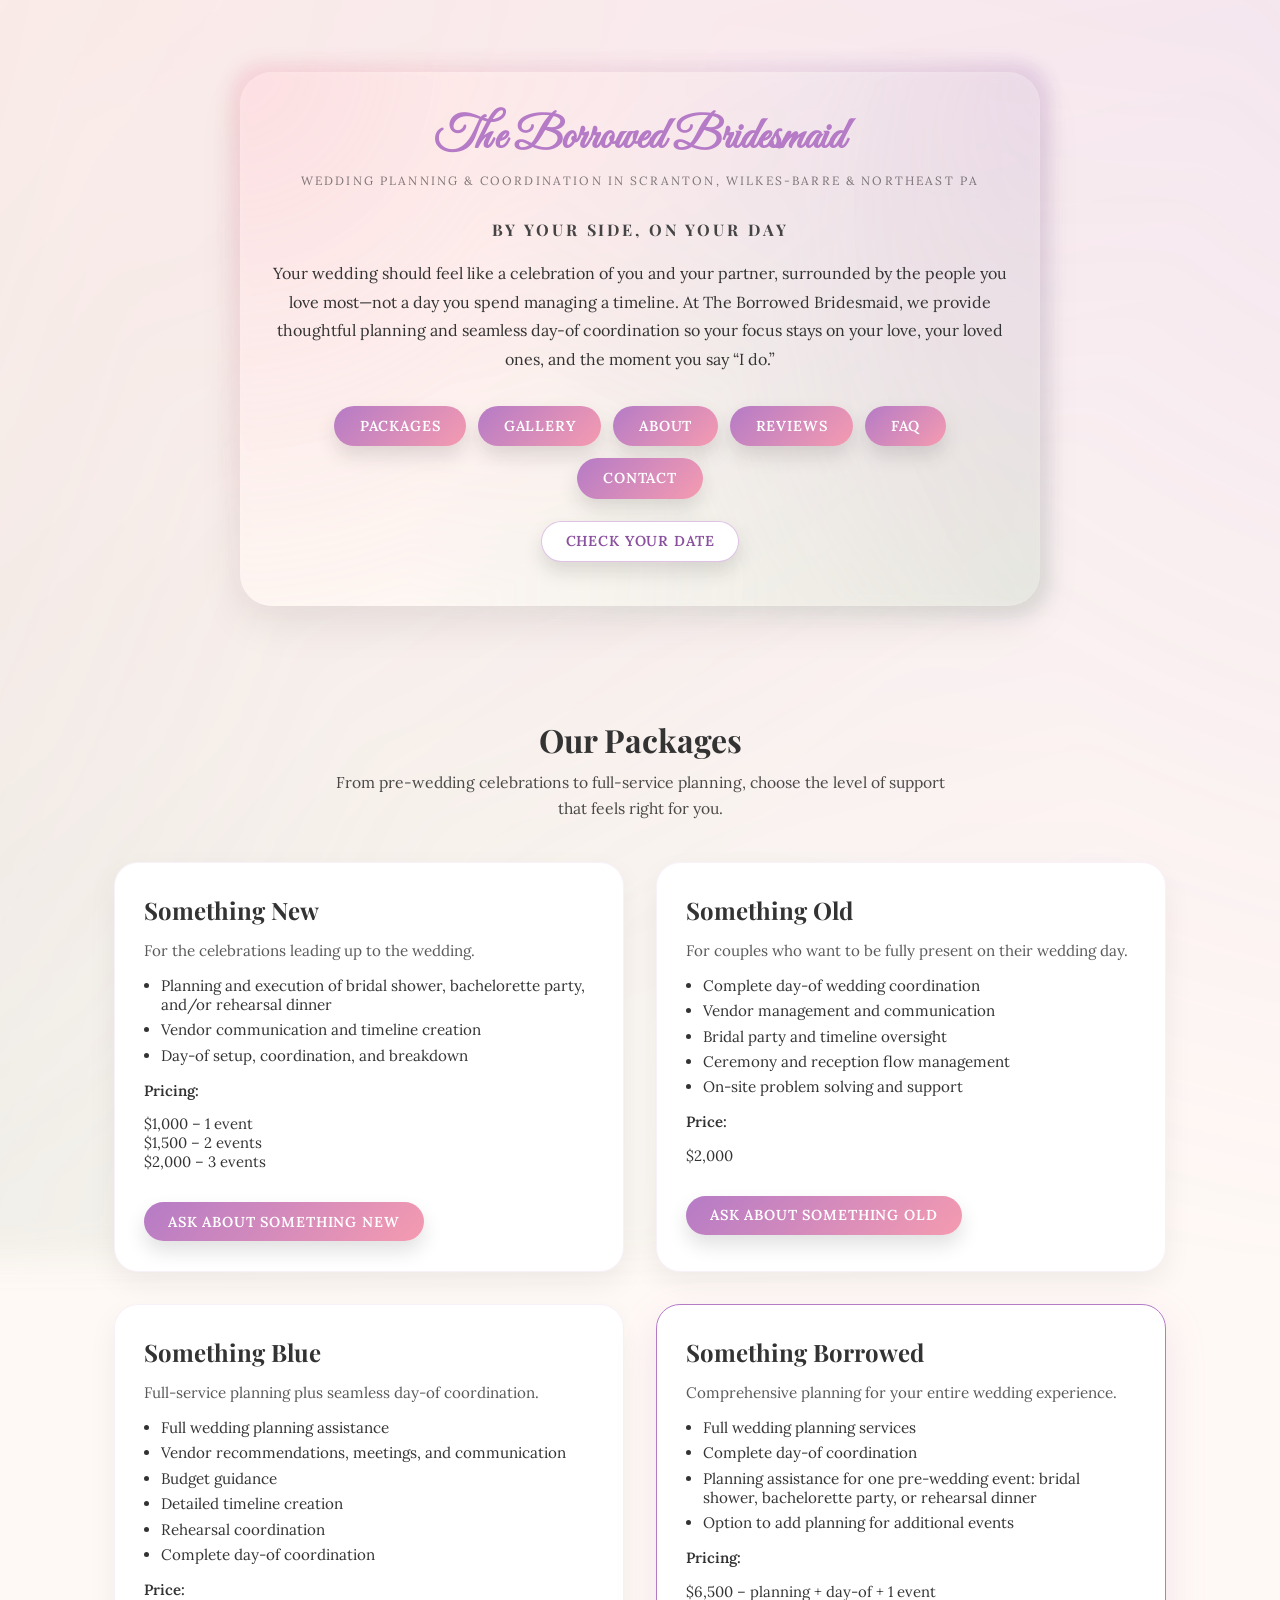
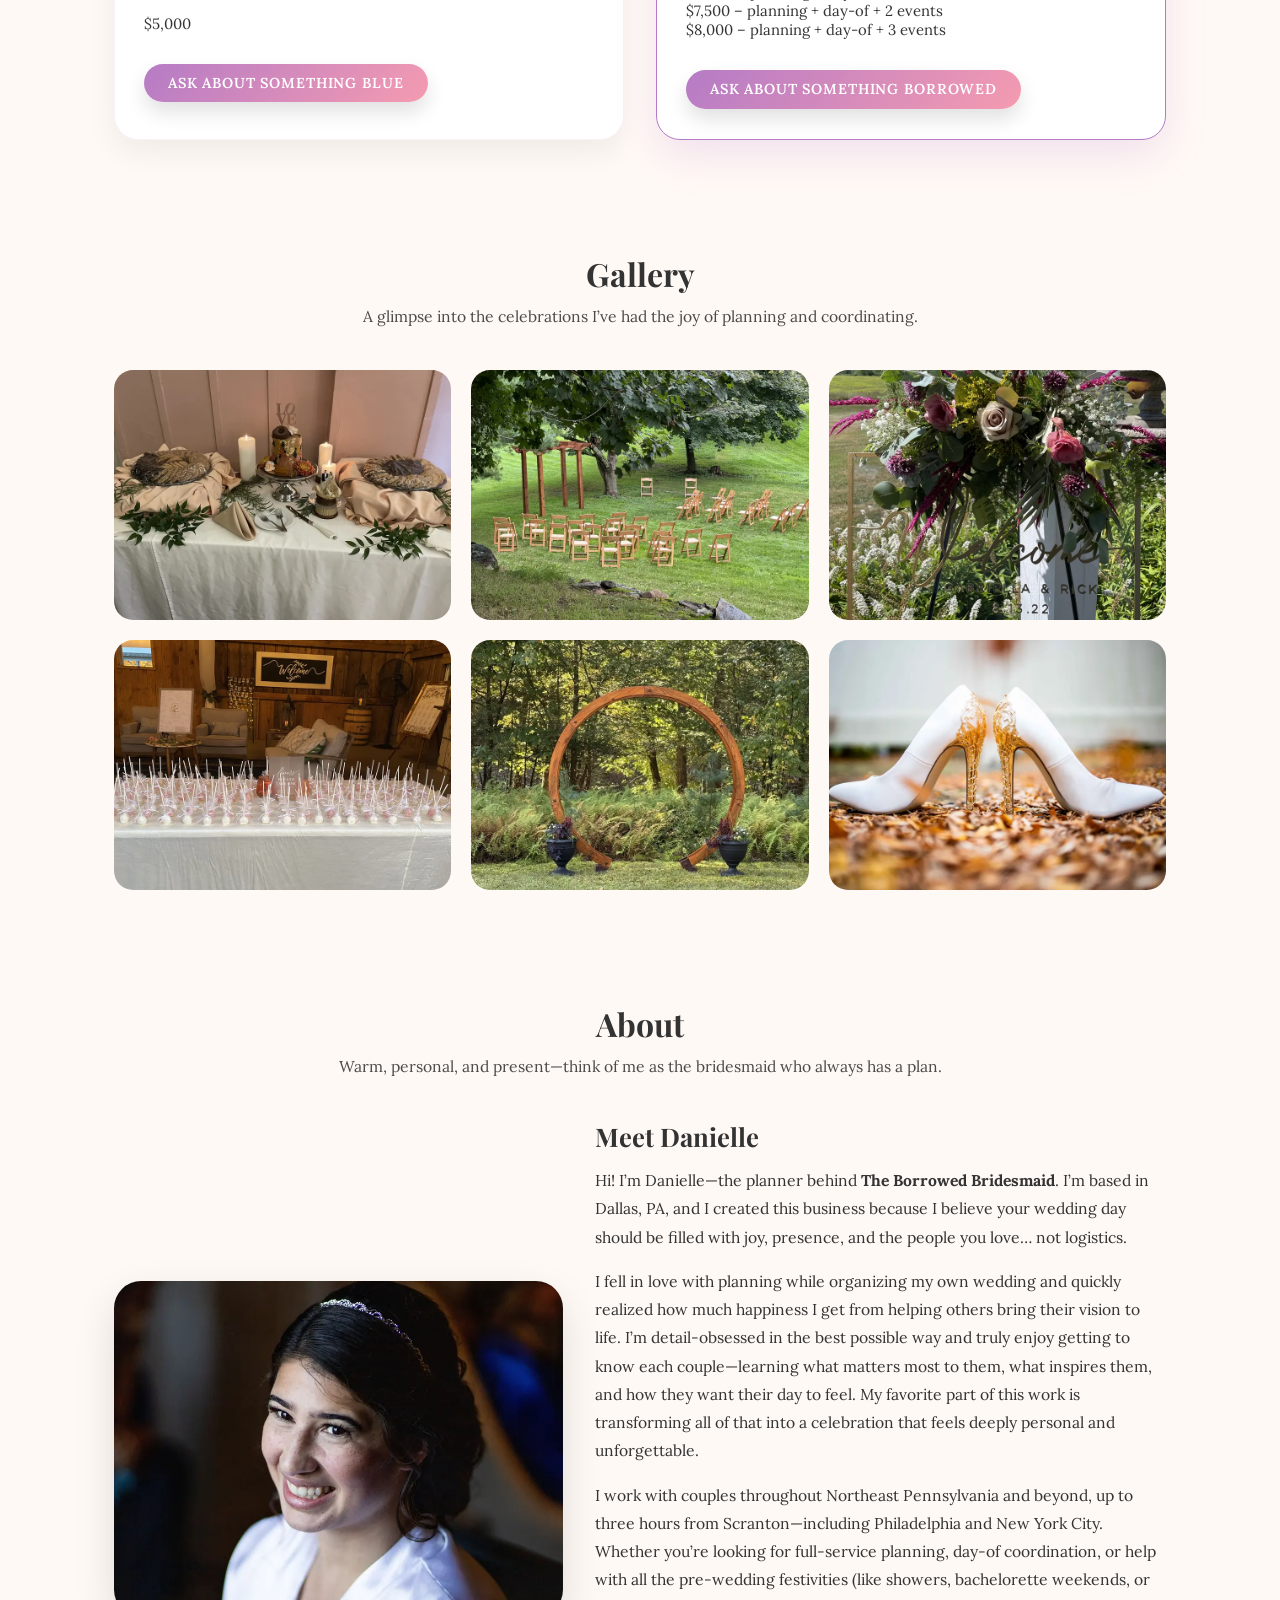
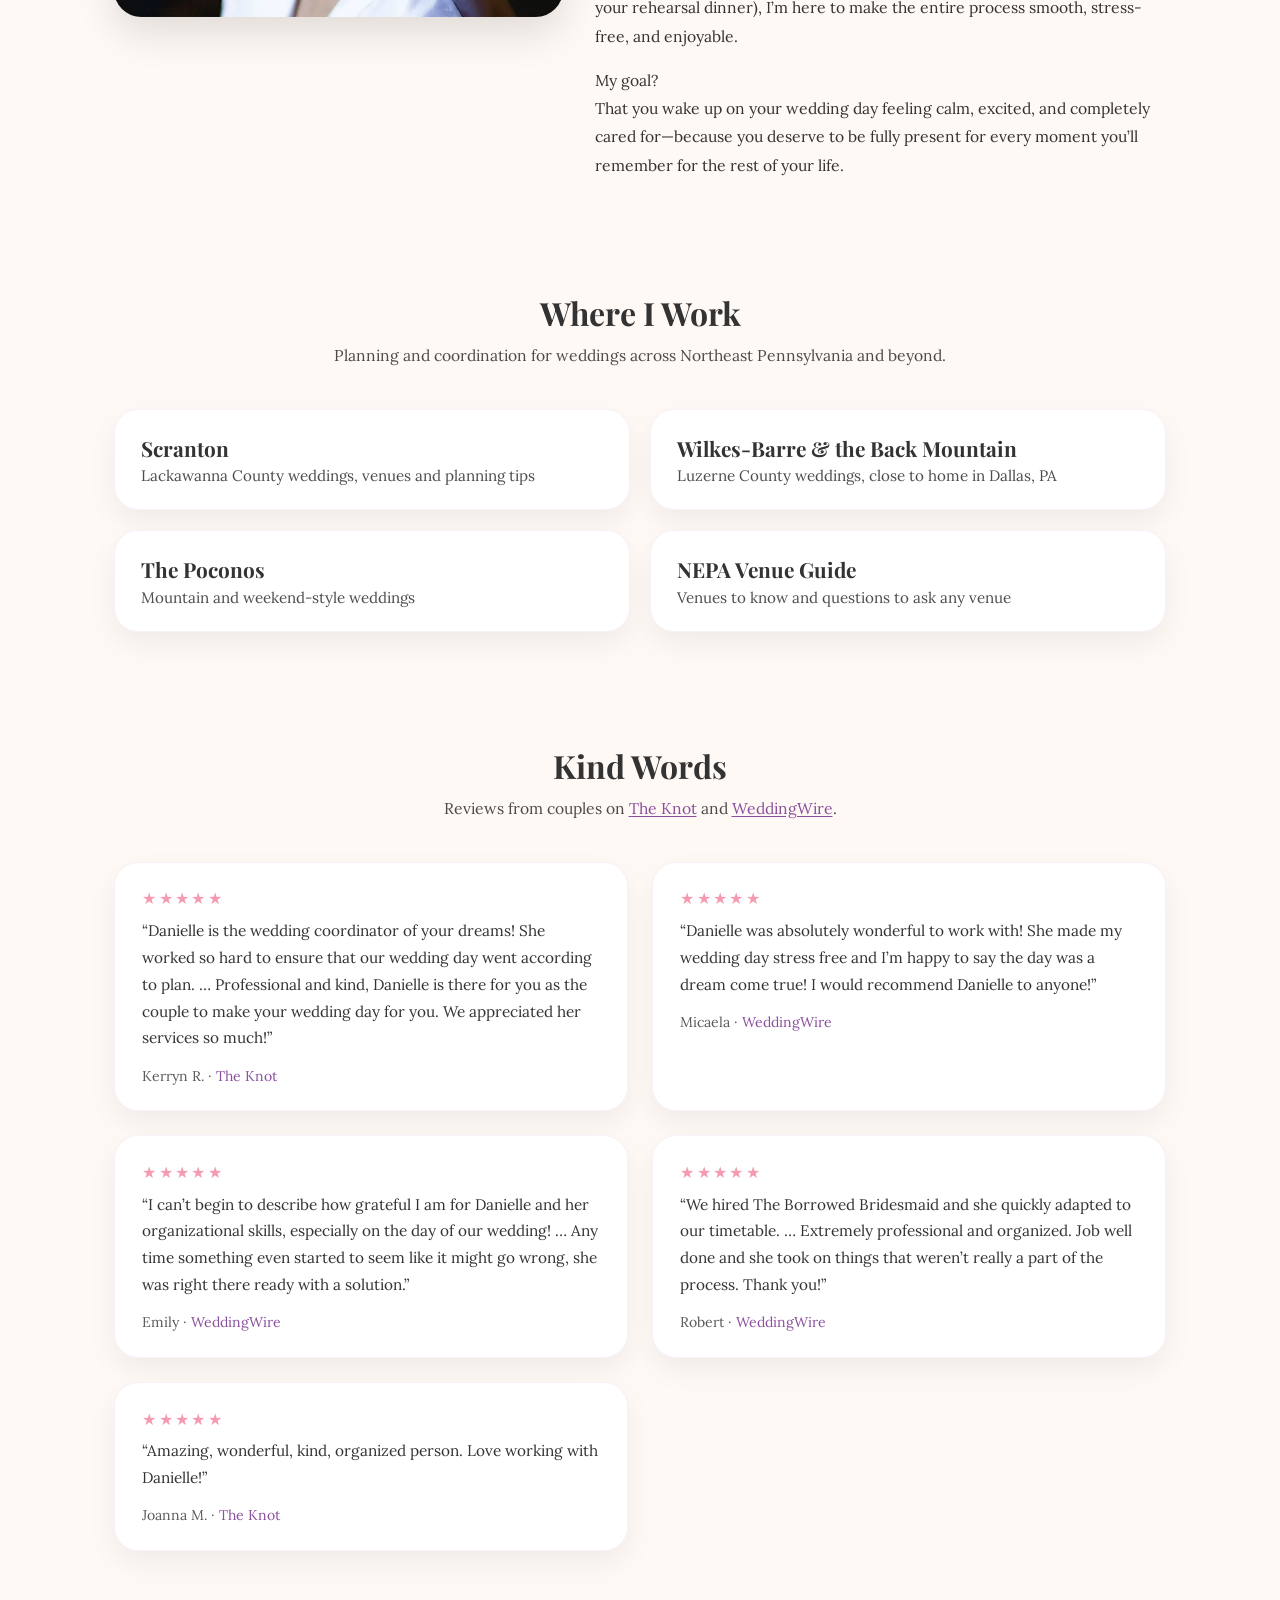
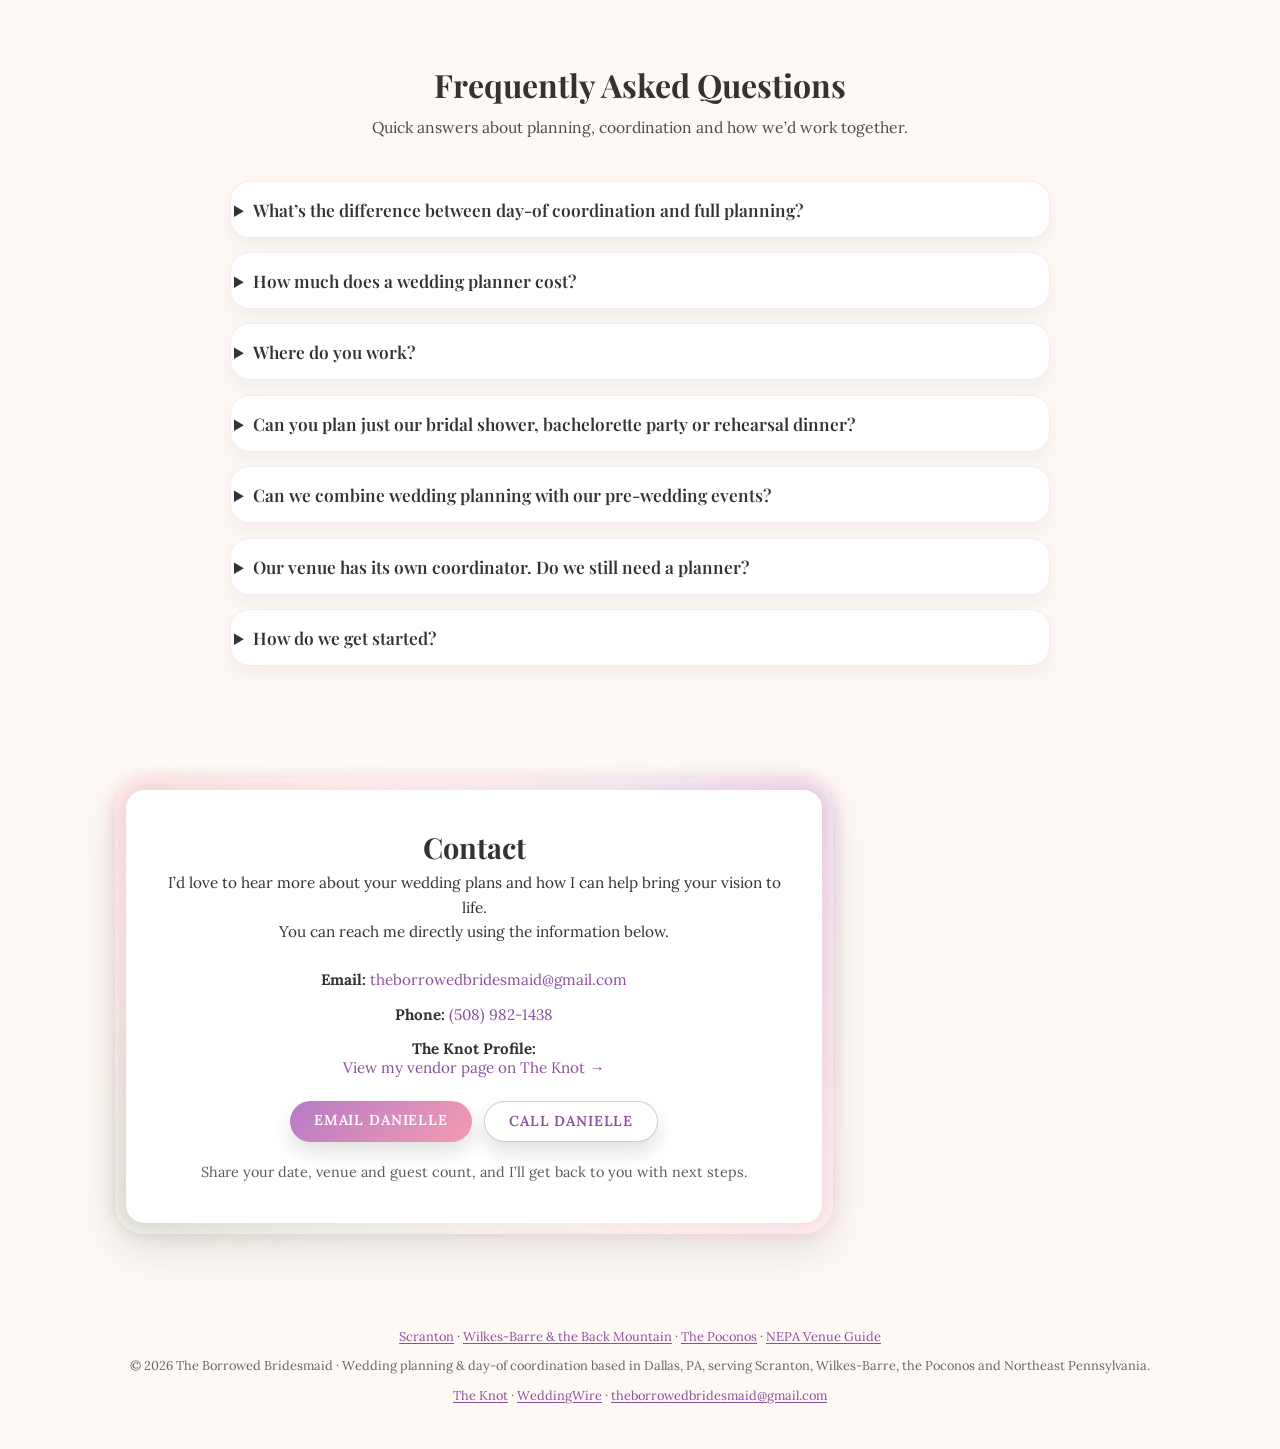
==== commit af0628dd: "Performance + accessibility: load Google Fonts without render-blocking, readable link color (#8A4F9E" ====
--- a/index.html
+++ b/index.html
@@ -31,7 +31,8 @@
   <!-- Google Fonts -->
   <link rel="preconnect" href="https://fonts.googleapis.com">
   <link rel="preconnect" href="https://fonts.gstatic.com" crossorigin>
-  <link href="https://fonts.googleapis.com/css2?family=Great+Vibes&family=Lora:wght@400;500;600&family=Playfair+Display:wght@500;600;700&display=swap" rel="stylesheet">
+  <link rel="preload" as="style" href="https://fonts.googleapis.com/css2?family=Great+Vibes&family=Lora:wght@400;500;600&family=Playfair+Display:wght@500;600;700&display=swap" onload="this.onload=null;this.rel='stylesheet'">
+  <noscript><link rel="stylesheet" href="https://fonts.googleapis.com/css2?family=Great+Vibes&family=Lora:wght@400;500;600&family=Playfair+Display:wght@500;600;700&display=swap"></noscript>
 
   <link rel="stylesheet" href="/styles.css">
   <script type="application/ld+json">
@@ -424,35 +425,35 @@
           </p>
           <div class="reviews-grid">
         <figure class="review-card">
-          <div class="review-stars" aria-label="5 out of 5 stars">&#9733;&#9733;&#9733;&#9733;&#9733;</div>
+          <div class="review-stars" role="img" aria-label="5 out of 5 stars">&#9733;&#9733;&#9733;&#9733;&#9733;</div>
           <blockquote>
             <p>&ldquo;Danielle is the wedding coordinator of your dreams! She worked so hard to ensure that our wedding day went according to plan. &hellip; Professional and kind, Danielle is there for you as the couple to make your wedding day for you. We appreciated her services so much!&rdquo;</p>
           </blockquote>
           <figcaption>Kerryn R. &middot; <a href="https://www.theknot.com/marketplace/the-borrowed-bridesmaid-dallas-pa-2048463" target="_blank" rel="noopener noreferrer">The Knot</a></figcaption>
         </figure>
         <figure class="review-card">
-          <div class="review-stars" aria-label="5 out of 5 stars">&#9733;&#9733;&#9733;&#9733;&#9733;</div>
+          <div class="review-stars" role="img" aria-label="5 out of 5 stars">&#9733;&#9733;&#9733;&#9733;&#9733;</div>
           <blockquote>
             <p>&ldquo;Danielle was absolutely wonderful to work with! She made my wedding day stress free and I&rsquo;m happy to say the day was a dream come true! I would recommend Danielle to anyone!&rdquo;</p>
           </blockquote>
           <figcaption>Micaela &middot; <a href="https://www.weddingwire.com/biz/the-borrowed-bridesmaid/c614060458a77a8a.html" target="_blank" rel="noopener noreferrer">WeddingWire</a></figcaption>
         </figure>
         <figure class="review-card">
-          <div class="review-stars" aria-label="5 out of 5 stars">&#9733;&#9733;&#9733;&#9733;&#9733;</div>
+          <div class="review-stars" role="img" aria-label="5 out of 5 stars">&#9733;&#9733;&#9733;&#9733;&#9733;</div>
           <blockquote>
             <p>&ldquo;I can&rsquo;t begin to describe how grateful I am for Danielle and her organizational skills, especially on the day of our wedding! &hellip; Any time something even started to seem like it might go wrong, she was right there ready with a solution.&rdquo;</p>
           </blockquote>
           <figcaption>Emily &middot; <a href="https://www.weddingwire.com/biz/the-borrowed-bridesmaid/c614060458a77a8a.html" target="_blank" rel="noopener noreferrer">WeddingWire</a></figcaption>
         </figure>
         <figure class="review-card">
-          <div class="review-stars" aria-label="5 out of 5 stars">&#9733;&#9733;&#9733;&#9733;&#9733;</div>
+          <div class="review-stars" role="img" aria-label="5 out of 5 stars">&#9733;&#9733;&#9733;&#9733;&#9733;</div>
           <blockquote>
             <p>&ldquo;We hired The Borrowed Bridesmaid and she quickly adapted to our timetable. &hellip; Extremely professional and organized. Job well done and she took on things that weren&rsquo;t really a part of the process. Thank you!&rdquo;</p>
           </blockquote>
           <figcaption>Robert &middot; <a href="https://www.weddingwire.com/biz/the-borrowed-bridesmaid/c614060458a77a8a.html" target="_blank" rel="noopener noreferrer">WeddingWire</a></figcaption>
         </figure>
         <figure class="review-card">
-          <div class="review-stars" aria-label="5 out of 5 stars">&#9733;&#9733;&#9733;&#9733;&#9733;</div>
+          <div class="review-stars" role="img" aria-label="5 out of 5 stars">&#9733;&#9733;&#9733;&#9733;&#9733;</div>
           <blockquote>
             <p>&ldquo;Amazing, wonderful, kind, organized person. Love working with Danielle!&rdquo;</p>
           </blockquote>
--- a/styles.css
+++ b/styles.css
@@ -3,6 +3,7 @@
   --bg-cream: #FFF9F5;
   --text-main: #333333;
   --accent-purple: #B57BC6;
+  --accent-purple-text: #8A4F9E; /* darker shade for readable link text */
   --accent-pink: #F59BB0;
   --accent-green: #7BA184;
   --card-bg: #ffffff;
@@ -86,6 +87,7 @@
 
 .logo-text {
   font-family: "Great Vibes", cursive;
+  line-height: 1.2;
   font-size: 2.8rem;
   font-weight: 700;
   margin: 0 0 0.3rem;
@@ -391,7 +393,7 @@
 }
 
 .contact-info a {
-  color: var(--accent-purple);
+  color: var(--accent-purple-text);
   text-decoration: none;
 }
 
@@ -440,7 +442,7 @@
 }
 
 footer a {
-  color: var(--accent-purple);
+  color: var(--accent-purple-text);
   text-decoration: none;
 }
 
@@ -450,7 +452,7 @@
 
 /* REVIEWS */
 .section-subtitle a {
-  color: var(--accent-purple);
+  color: var(--accent-purple-text);
 }
 
 .reviews-grid {
@@ -496,7 +498,7 @@
 }
 
 .review-card figcaption a {
-  color: var(--accent-purple);
+  color: var(--accent-purple-text);
   text-decoration: none;
 }
 
@@ -507,7 +509,7 @@
 
 .btn-light {
   background: #fff;
-  color: var(--accent-purple);
+  color: var(--accent-purple-text);
   border: 1px solid rgba(181,123,198,0.45);
 }
 
@@ -571,6 +573,7 @@
 
 .logo-link .logo-text {
   display: block;
+  height: 3.4rem; /* fixed line box so the script font loading in doesn't shift the page */
 }
 
 .page-title {
@@ -613,7 +616,7 @@
 
 .prose a,
 .venue-card a {
-  color: var(--accent-purple);
+  color: var(--accent-purple-text);
 }
 
 .service-grid,
@@ -691,3 +694,26 @@
 .cta-inner .section-subtitle {
   margin-bottom: 1.4rem;
 }
+
+/* Underline links that sit inside running text */
+.section-subtitle a,
+.prose p a,
+.prose li a,
+.venue-source a,
+footer a {
+  text-decoration: underline;
+  text-underline-offset: 2px;
+}
+
+/* Subpage nav: fixed 2x2 grid on phones so buttons don't re-wrap as fonts load */
+@media (max-width: 599px) {
+  .hero-sub .hero-nav {
+    display: grid;
+    grid-template-columns: repeat(2, minmax(0, 1fr));
+  }
+  .hero-sub .hero-button {
+    text-align: center;
+    padding-left: 0.8rem;
+    padding-right: 0.8rem;
+  }
+}
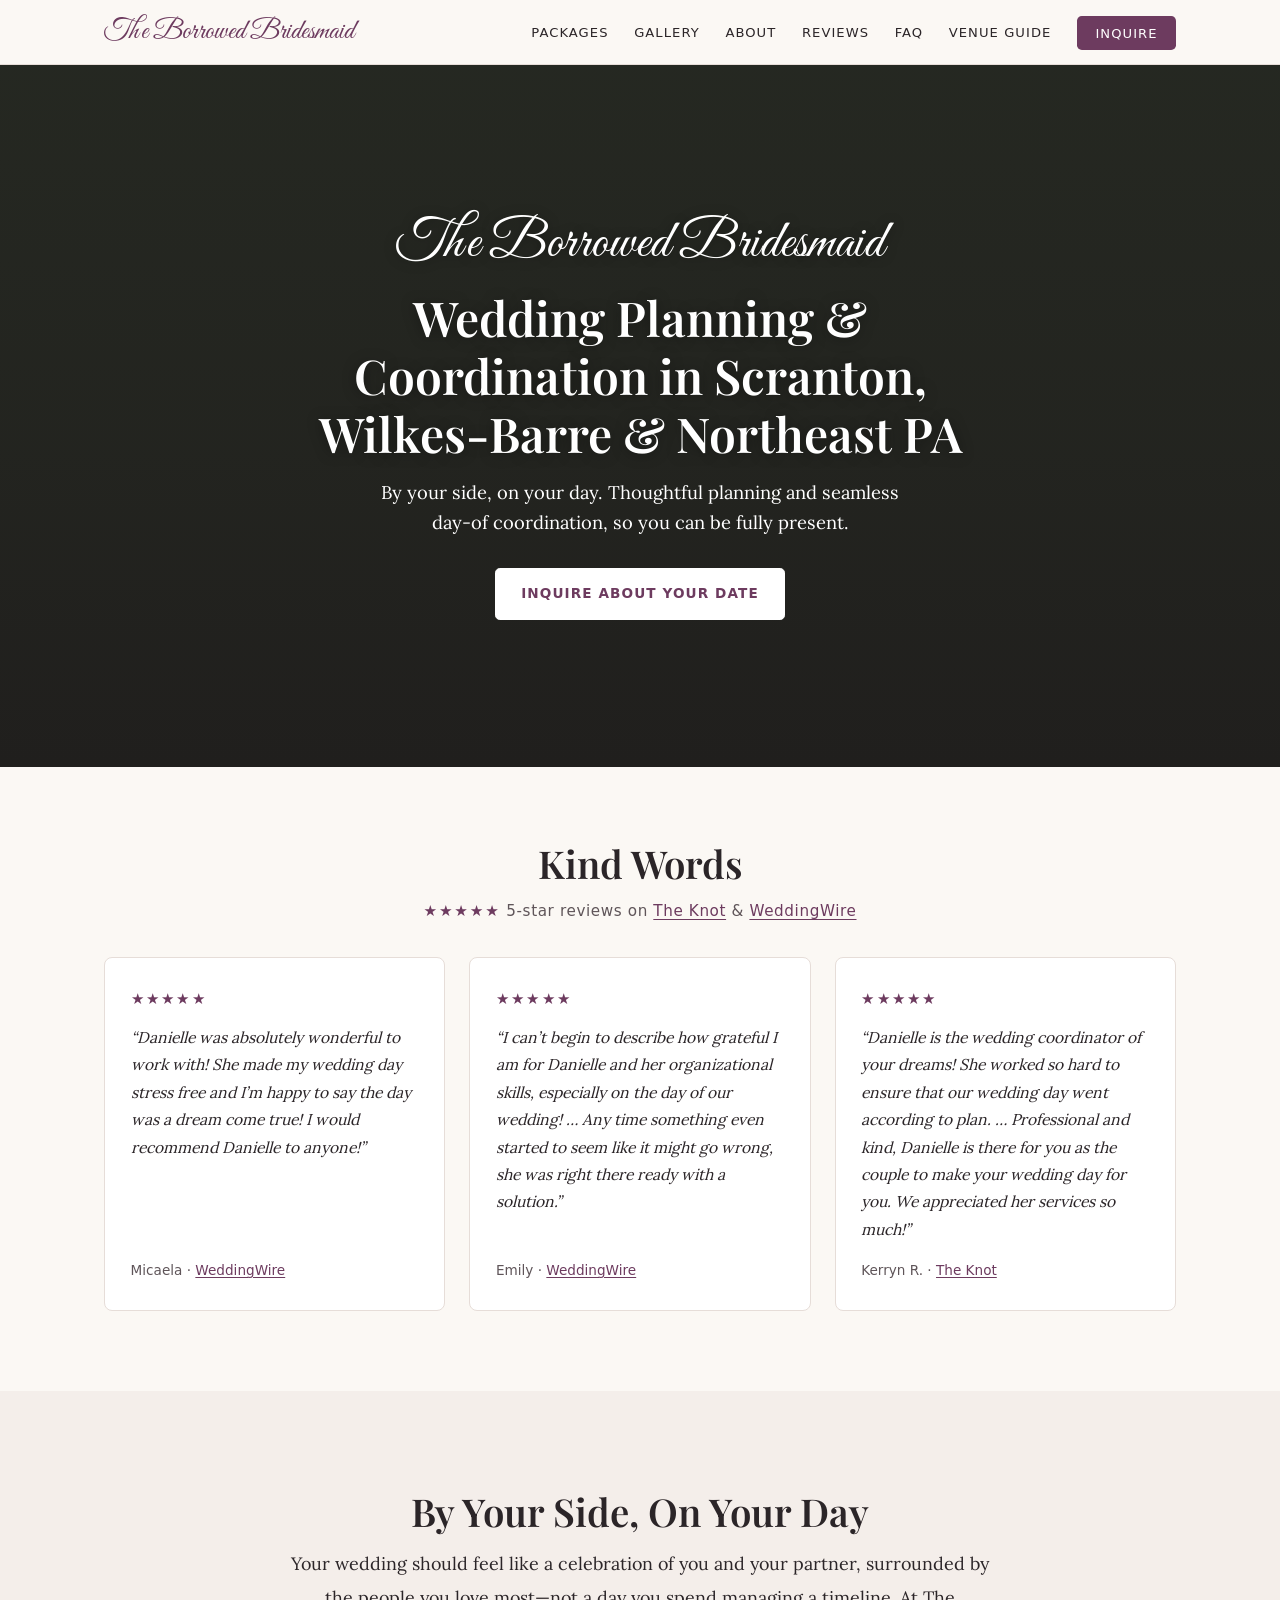
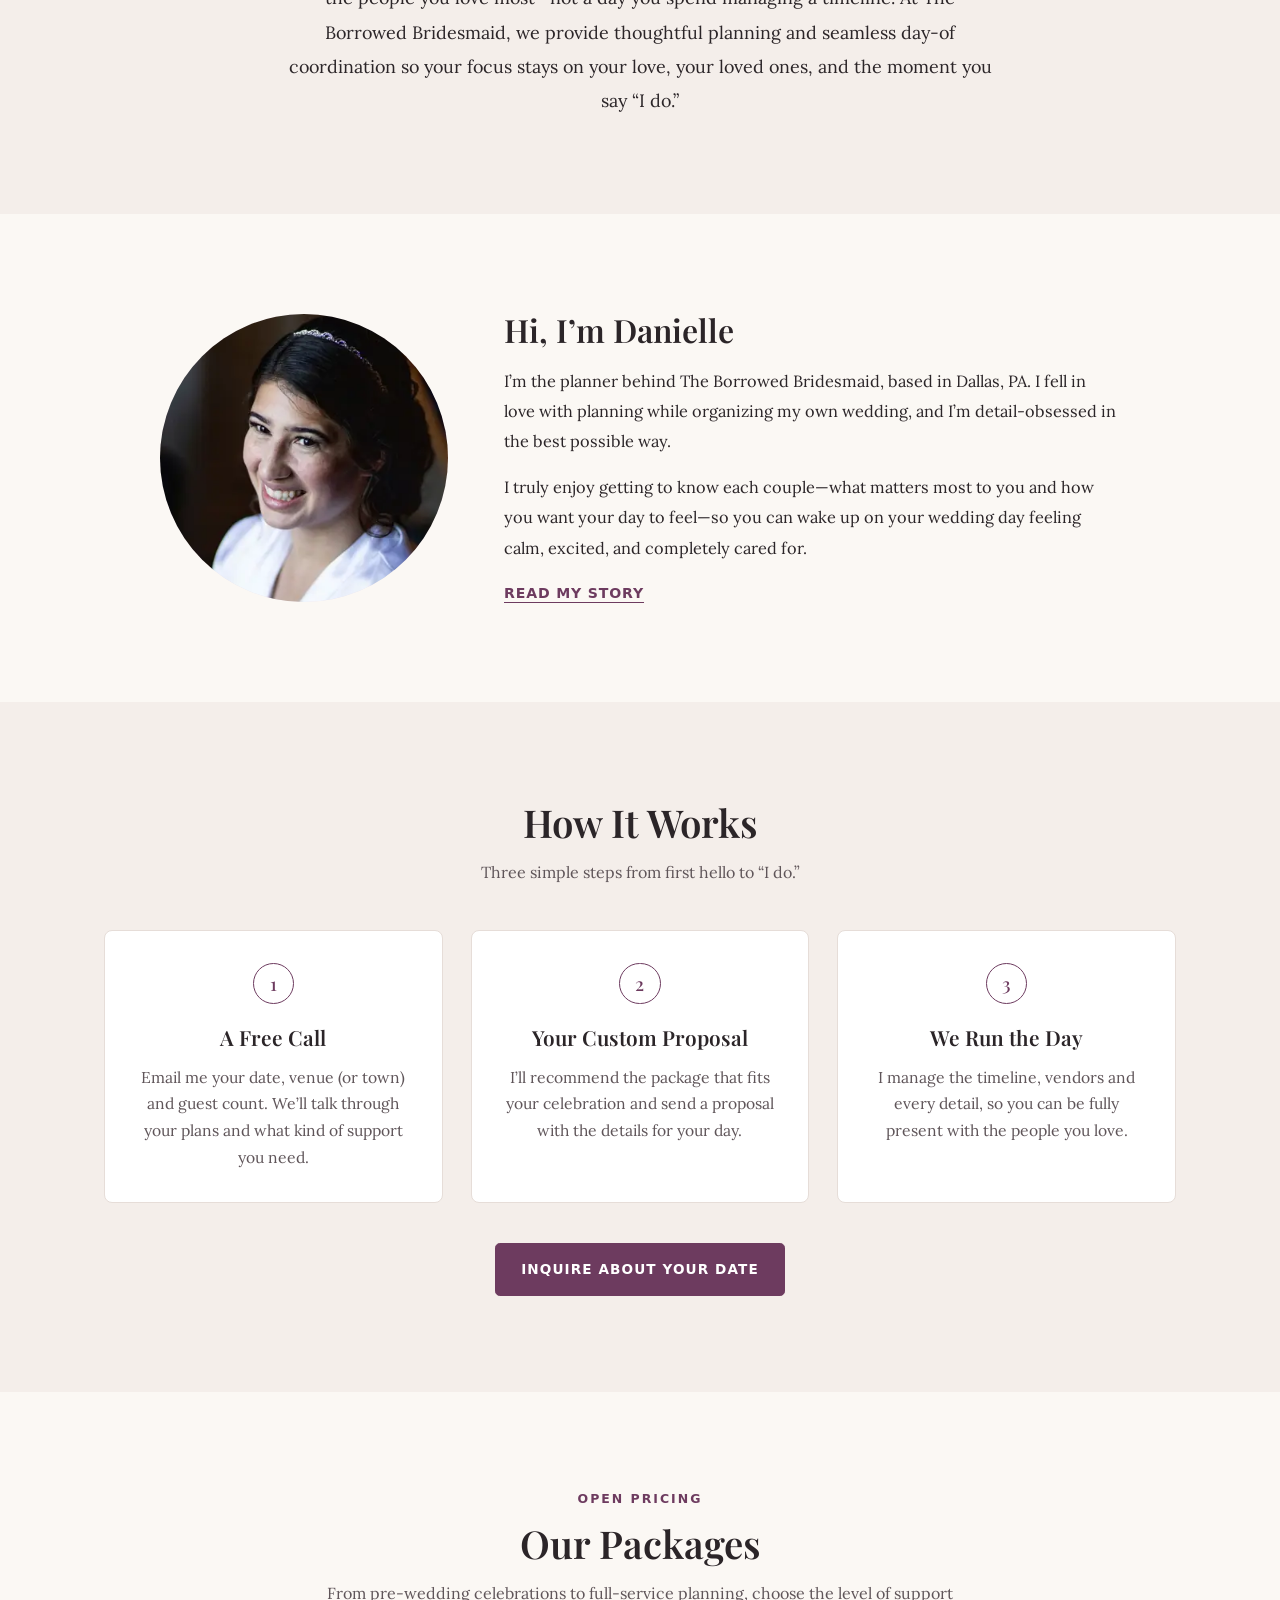
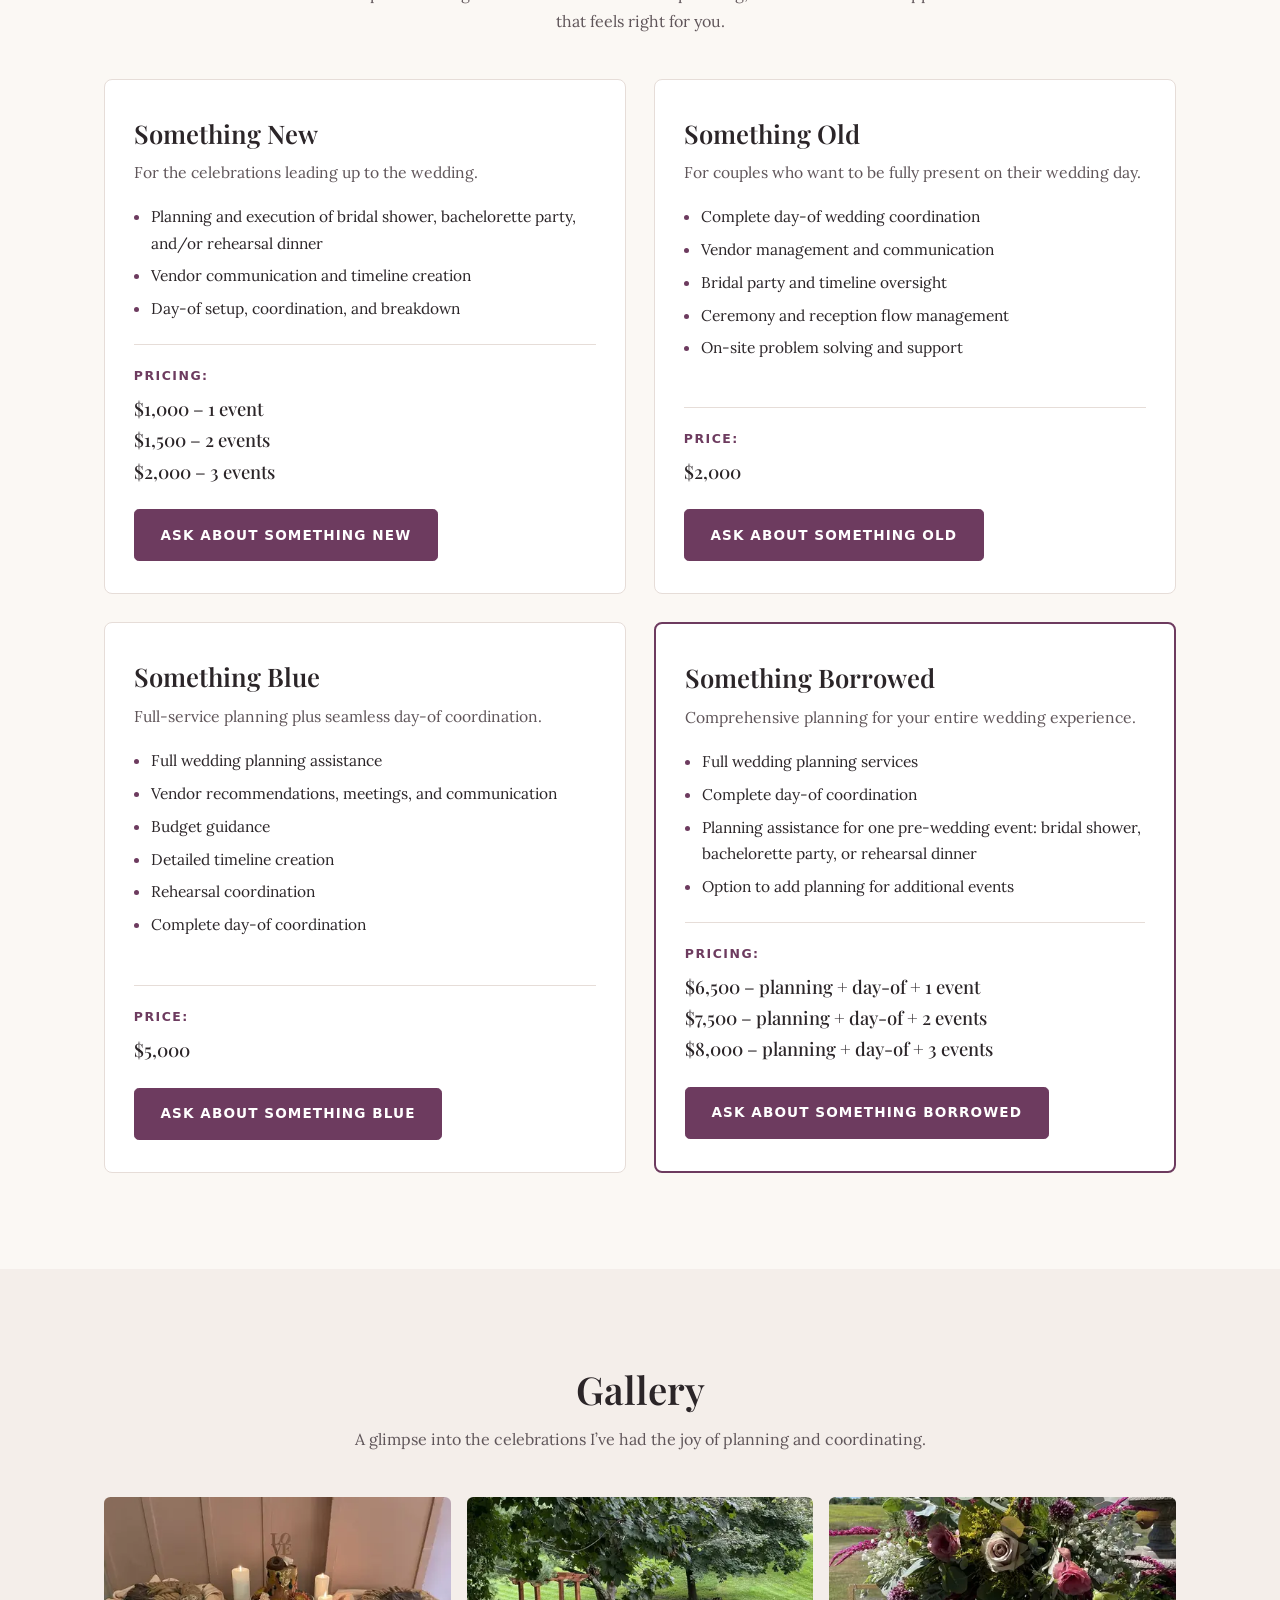
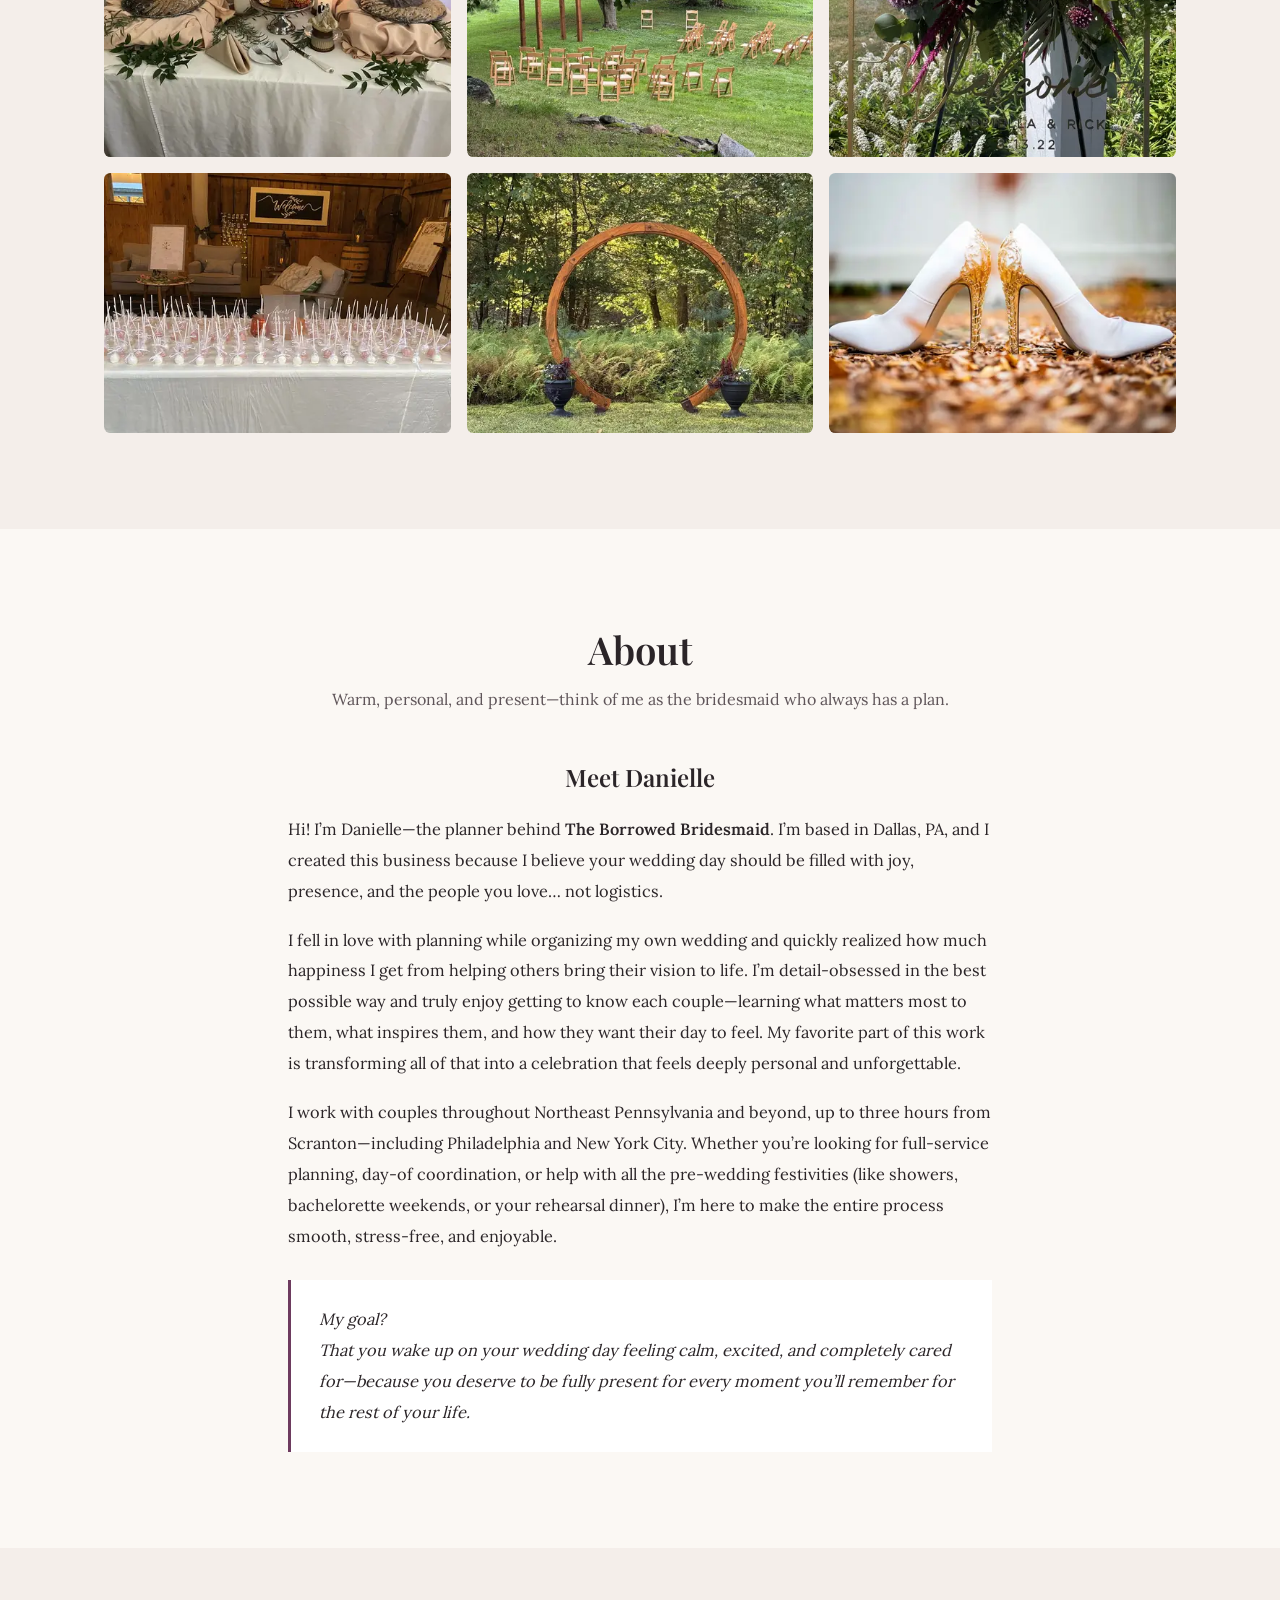
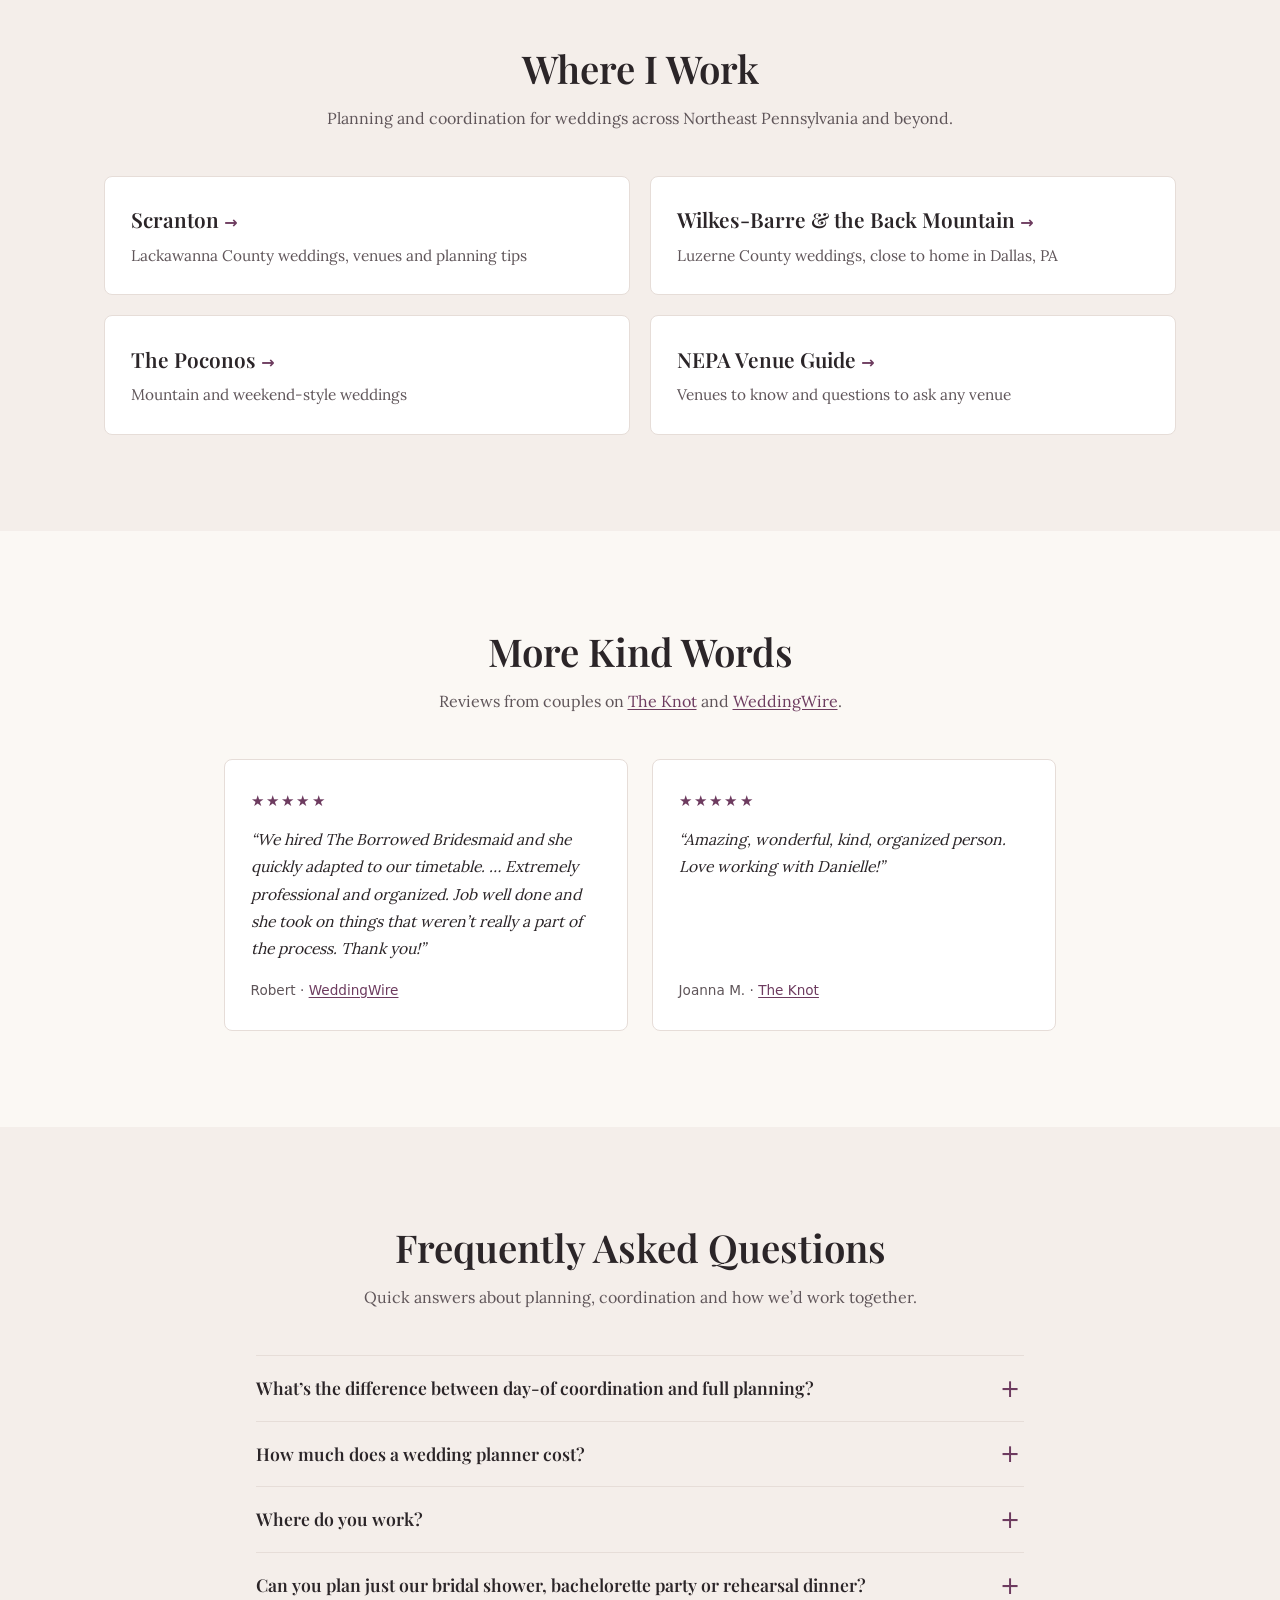
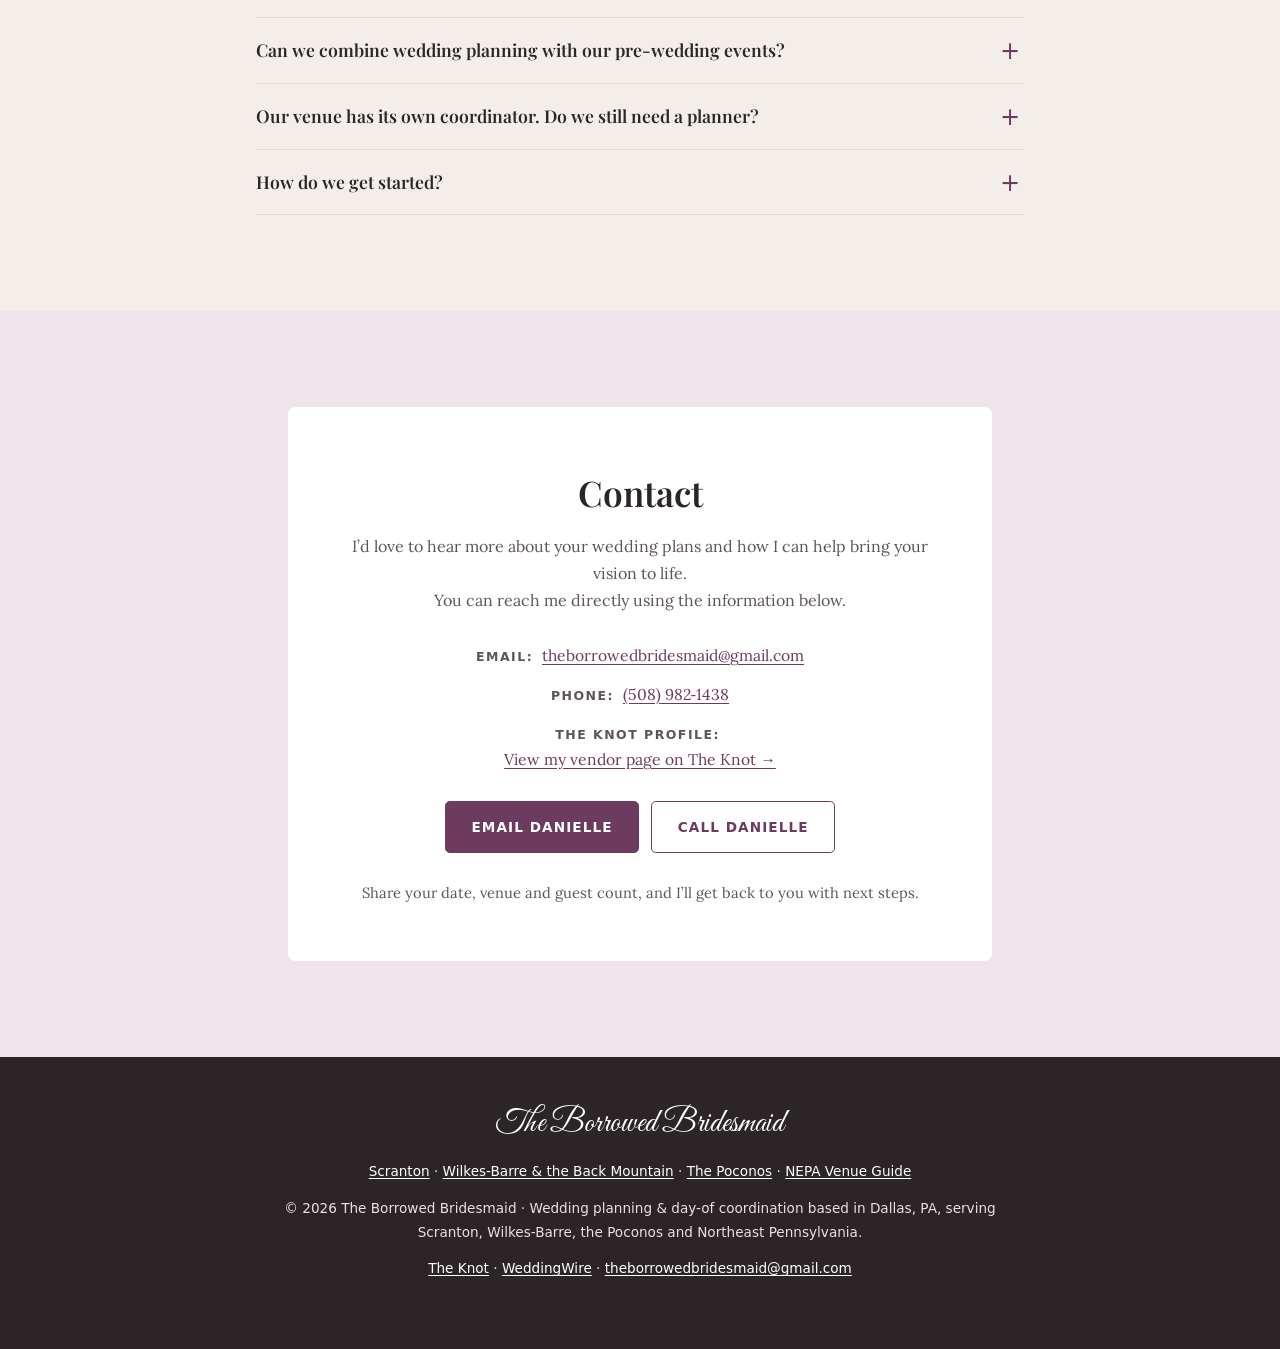
==== commit f98a53bb: "Design refresh: photo hero, slim header with mobile menu, reviews up top, Hi I'm Danielle strip, How" ====
--- a/index.html
+++ b/index.html
@@ -11,7 +11,7 @@
   <link rel="icon" href="/favicon.ico" sizes="any">
   <link rel="icon" href="/favicon.svg" type="image/svg+xml">
   <link rel="apple-touch-icon" href="/apple-touch-icon.png">
-  <meta name="theme-color" content="#B57BC6">
+  <meta name="theme-color" content="#6D3B5F">
 
   <!-- Social sharing -->
   <meta property="og:type" content="website">
@@ -28,13 +28,16 @@
   <meta name="twitter:description" content="Thoughtful wedding planning and seamless day-of coordination in Scranton, Wilkes-Barre, the Poconos and across Northeast Pennsylvania.">
   <meta name="twitter:image" content="https://theborrowedbridesmaid.org/og-image.jpg">
 
-  <!-- Google Fonts -->
-  <link rel="preconnect" href="https://fonts.googleapis.com">
-  <link rel="preconnect" href="https://fonts.gstatic.com" crossorigin>
-  <link rel="preload" as="style" href="https://fonts.googleapis.com/css2?family=Great+Vibes&family=Lora:wght@400;500;600&family=Playfair+Display:wght@500;600;700&display=swap" onload="this.onload=null;this.rel='stylesheet'">
-  <noscript><link rel="stylesheet" href="https://fonts.googleapis.com/css2?family=Great+Vibes&family=Lora:wght@400;500;600&family=Playfair+Display:wght@500;600;700&display=swap"></noscript>
-
+  <!-- Fonts (self-hosted) -->
+  <link rel="preload" href="/fonts/playfair-display-latin.woff2" as="font" type="font/woff2" crossorigin>
+  <link rel="preload" href="/fonts/lora-latin.woff2" as="font" type="font/woff2" crossorigin>
+  <link rel="preload" href="/fonts/great-vibes-latin.woff2" as="font" type="font/woff2" crossorigin>
+
+  <link rel="preload" as="image" type="image/webp" media="(max-width: 767px)" imagesrcset="/hero-arch-480.webp 480w, /hero-arch-600.webp 600w" imagesizes="100vw" fetchpriority="high">
+  <link rel="preload" as="image" type="image/webp" media="(min-width: 768px)" imagesrcset="/hero-arch-800.webp 800w, /hero-arch-1200.webp 1200w" imagesizes="100vw" fetchpriority="high">
+  <script>document.documentElement.classList.add('js')</script>
   <link rel="stylesheet" href="/styles.css">
+  <script src="/site.js" defer></script>
   <script type="application/ld+json">
 {
   "@context": "https://schema.org",
@@ -191,246 +194,47 @@
 </head>
 <body>
   <div class="page-wrap">
-    <main>
-      <!-- HERO / LANDING -->
-      <header class="hero" id="top">
-        <div class="container">
-          <div class="hero-inner">
-            <!-- Replace with your logo image if desired -->
-            <div class="logo">
-              <p class="logo-text">The Borrowed Bridesmaid</p>
-              <h1 class="hero-subbrand">Wedding Planning &amp; Coordination in Scranton, Wilkes-Barre &amp; Northeast PA</h1>
-            </div>
-
-            <div class="hero-text">
-              <h2 class="hero-heading">By Your Side, On Your Day</h2>
-              <p>
-                Your wedding should feel like a celebration of you and your partner, surrounded by the people you love most&mdash;not a day you spend managing a timeline.
-                At The Borrowed Bridesmaid, we provide thoughtful planning and seamless day-of coordination so your focus stays on your love, your loved ones, and the moment you say &ldquo;I do.&rdquo;
-              </p>
-            </div>
-
-            <nav class="hero-nav">
-              <a href="#packages" class="hero-button">Packages</a>
-              <a href="#gallery" class="hero-button">Gallery</a>
-              <a href="#about" class="hero-button">About</a>
-              <a href="#reviews" class="hero-button">Reviews</a>
-              <a href="#faq" class="hero-button">FAQ</a>
-              <a href="#contact" class="hero-button">Contact</a>
-            </nav>
-            <p class="hero-cta">
-              <a class="btn-primary btn-light" href="#contact">Check Your Date</a>
-            </p>
-          </div>
-        </div>
-      </header>
-
-      <!-- PACKAGES SECTION -->
-      <section id="packages">
-  <div class="container">
-    <h2 class="section-title">Our Packages</h2>
-    <p class="section-subtitle">
-      From pre-wedding celebrations to full-service planning, choose the level of support that feels right for you.
-    </p>
-
-    <div class="packages-grid">
-      <!-- Something New -->
-      <article class="package-card">
-        <h3>Something New</h3>
-        <p class="package-tagline">For the celebrations leading up to the wedding.</p>
-        <ul class="package-list">
-          <li>Planning and execution of bridal shower, bachelorette party, and/or rehearsal dinner</li>
-          <li>Vendor communication and timeline creation</li>
-          <li>Day-of setup, coordination, and breakdown</li>
+  <a class="skip-link" href="#main">Skip to content</a>
+  <header class="site-header" id="top">
+    <div class="container header-inner">
+      <a class="brand" href="#top">The Borrowed Bridesmaid</a>
+      <button class="nav-toggle" type="button" aria-expanded="false" aria-controls="site-nav" aria-label="Menu">&#9776;</button>
+      <nav class="site-nav" id="site-nav" aria-label="Main">
+        <ul>
+          <li><a href="#packages">Packages</a></li>
+          <li><a href="#gallery">Gallery</a></li>
+          <li><a href="#about">About</a></li>
+          <li><a href="#reviews">Reviews</a></li>
+          <li><a href="#faq">FAQ</a></li>
+          <li><a href="/nepa-wedding-venues/">Venue Guide</a></li>
+          <li><a class="nav-cta" href="#contact">Inquire</a></li>
         </ul>
-        <div class="package-price">
-          <strong>Pricing:</strong>
-          <p>
-            $1,000 – 1 event<br>
-            $1,500 – 2 events<br>
-            $2,000 – 3 events
-          </p>
-        </div>
-        <a class="btn-primary" href="mailto:theborrowedbridesmaid@gmail.com?subject=Wedding%20inquiry%3A%20Something%20New&amp;body=Hi%20Danielle%21%0A%0AWedding%20date%20%28or%20season%29%3A%0AVenue%20or%20town%3A%0AEstimated%20guest%20count%3A%0APackage%20I%27m%20interested%20in%3A%0AAnything%20else%20you%27d%20like%20me%20to%20know%3A%0A">Ask About Something New</a>
-      </article>
-
-      <!-- Something Old -->
-      <article class="package-card">
-        <h3>Something Old</h3>
-        <p class="package-tagline">For couples who want to be fully present on their wedding day.</p>
-        <ul class="package-list">
-          <li>Complete day-of wedding coordination</li>
-          <li>Vendor management and communication</li>
-          <li>Bridal party and timeline oversight</li>
-          <li>Ceremony and reception flow management</li>
-          <li>On-site problem solving and support</li>
-        </ul>
-        <div class="package-price">
-          <strong>Price:</strong>
-          <p>$2,000</p>
-        </div>
-        <a class="btn-primary" href="mailto:theborrowedbridesmaid@gmail.com?subject=Wedding%20inquiry%3A%20Something%20Old&amp;body=Hi%20Danielle%21%0A%0AWedding%20date%20%28or%20season%29%3A%0AVenue%20or%20town%3A%0AEstimated%20guest%20count%3A%0APackage%20I%27m%20interested%20in%3A%0AAnything%20else%20you%27d%20like%20me%20to%20know%3A%0A">Ask About Something Old</a>
-      </article>
-
-      <!-- Something Blue -->
-      <article class="package-card">
-        <h3>Something Blue</h3>
-        <p class="package-tagline">Full-service planning plus seamless day-of coordination.</p>
-        <ul class="package-list">
-          <li>Full wedding planning assistance</li>
-          <li>Vendor recommendations, meetings, and communication</li>
-          <li>Budget guidance</li>
-          <li>Detailed timeline creation</li>
-          <li>Rehearsal coordination</li>
-          <li>Complete day-of coordination</li>
-        </ul>
-        <div class="package-price">
-          <strong>Price:</strong>
-          <p>$5,000</p>
-        </div>
-        <a class="btn-primary" href="mailto:theborrowedbridesmaid@gmail.com?subject=Wedding%20inquiry%3A%20Something%20Blue&amp;body=Hi%20Danielle%21%0A%0AWedding%20date%20%28or%20season%29%3A%0AVenue%20or%20town%3A%0AEstimated%20guest%20count%3A%0APackage%20I%27m%20interested%20in%3A%0AAnything%20else%20you%27d%20like%20me%20to%20know%3A%0A">Ask About Something Blue</a>
-      </article>
-
-      <!-- Something Borrowed -->
-      <article class="package-card package-featured">
-        <h3>Something Borrowed</h3>
-        <p class="package-tagline">Comprehensive planning for your entire wedding experience.</p>
-        <ul class="package-list">
-          <li>Full wedding planning services</li>
-          <li>Complete day-of coordination</li>
-          <li>Planning assistance for one pre-wedding event: bridal shower, bachelorette party, or rehearsal dinner</li>
-          <li>Option to add planning for additional events</li>
-        </ul>
-        <div class="package-price">
-          <strong>Pricing:</strong>
-          <p>
-            $6,500 – planning + day-of + 1 event<br>
-            $7,500 – planning + day-of + 2 events<br>
-            $8,000 – planning + day-of + 3 events
-          </p>
-        </div>
-        <a class="btn-primary" href="mailto:theborrowedbridesmaid@gmail.com?subject=Wedding%20inquiry%3A%20Something%20Borrowed&amp;body=Hi%20Danielle%21%0A%0AWedding%20date%20%28or%20season%29%3A%0AVenue%20or%20town%3A%0AEstimated%20guest%20count%3A%0APackage%20I%27m%20interested%20in%3A%0AAnything%20else%20you%27d%20like%20me%20to%20know%3A%0A">Ask About Something Borrowed</a>
-      </article>
+      </nav>
     </div>
-  </div>
-</section>
-
-      <!-- GALLERY SECTION -->
-      <section id="gallery">
-        <div class="container">
-          <h2 class="section-title">Gallery</h2>
-          <p class="section-subtitle">
-            A glimpse into the celebrations I&rsquo;ve had the joy of planning and coordinating.
-          </p>
-
-          <div class="gallery-grid">
-            <div class="gallery-item">
-    <picture>
-      <source type="image/webp" srcset="img2-800.webp 800w, img2.webp 1200w" sizes="(min-width: 768px) 340px, calc(100vw - 3rem)">
-      <img src="img2.jpg" width="1200" height="900" loading="lazy" decoding="async" alt="Candlelit wedding cake table with a gold hand-painted cake, LOVE cake topper, vintage bride-and-groom figurine and greenery garland">
-    </picture>
-  </div>
-            <div class="gallery-item">
-    <picture>
-      <source type="image/webp" srcset="img3-800.webp 800w, img3.webp 1200w" sizes="(min-width: 768px) 340px, calc(100vw - 3rem)">
-      <img src="img3.jpg" width="1200" height="900" loading="lazy" decoding="async" alt="Outdoor lawn ceremony with rows of wooden folding chairs under shade trees and a wooden pergola">
-    </picture>
-  </div>
-            <div class="gallery-item">
-    <picture>
-      <source type="image/webp" srcset="img4-800.webp 800w, img4.webp 1200w" sizes="(min-width: 768px) 340px, calc(100vw - 3rem)">
-      <img src="img4.jpg" width="1200" height="900" loading="lazy" decoding="async" alt="Floral welcome sign with blush roses, amaranth and greenery at a summer outdoor ceremony">
-    </picture>
-  </div>
-            <div class="gallery-item">
-    <picture>
-      <source type="image/webp" srcset="img5-800.webp 800w, img5.webp 1200w" sizes="(min-width: 768px) 340px, calc(100vw - 3rem)">
-      <img src="img5.jpg" width="1200" height="900" loading="lazy" decoding="async" alt="Rustic barn reception with a table of cake-pop wedding favors, a welcome sign, lounge seating and a seating chart">
-    </picture>
-  </div>
-            <div class="gallery-item">
-    <picture>
-      <source type="image/webp" srcset="img6-800.webp 800w, img6.webp 1200w" sizes="(min-width: 768px) 340px, calc(100vw - 3rem)">
-      <img src="img6.jpg" width="1200" height="900" loading="lazy" decoding="async" alt="Round wooden moon-gate ceremony arch framed by ferns and woodland">
-    </picture>
-  </div>
-            <div class="gallery-item">
-    <picture>
-      <source type="image/webp" srcset="img7-800.webp 800w, img7.webp 1200w" sizes="(min-width: 768px) 340px, calc(100vw - 3rem)">
-      <img src="img7.jpg" width="1200" height="900" loading="lazy" decoding="async" alt="Bride's white pumps with ornate gold heels on autumn leaves">
-    </picture>
-  </div>
-          </div>
-        </div>
-      </section>
-
-      <!-- ABOUT SECTION -->
-      <section id="about">
-        <div class="container">
-          <h2 class="section-title">About</h2>
-          <p class="section-subtitle">
-            Warm, personal, and present&mdash;think of me as the bridesmaid who always has a plan.
-          </p>
-
-          <div class="about-inner">
-           <div class="about-photo">
-  <picture>
-    <source type="image/webp" srcset="img8-800.webp 800w, img8.webp 1200w" sizes="(min-width: 900px) 440px, calc(100vw - 3rem)">
-    <img src="img8.jpg" width="1200" height="900" loading="lazy" decoding="async" alt="Danielle, the wedding planner behind The Borrowed Bridesmaid, smiling on a wedding morning">
-  </picture>
-</div>
-
-            <div class="about-content">
-              <h3>Meet Danielle</h3>
-              <p>
-                Hi! I&rsquo;m Danielle—the planner behind <strong>The Borrowed Bridesmaid</strong>. I&rsquo;m based in Dallas, PA, and I created this business because I believe your wedding day should be filled with joy, presence, and the people you love&hellip; not logistics.
-              </p>
-              <p>
-                I fell in love with planning while organizing my own wedding and quickly realized how much happiness I get from helping others bring their vision to life. I&rsquo;m detail-obsessed in the best possible way and truly enjoy getting to know each couple—learning what matters most to them, what inspires them, and how they want their day to feel. My favorite part of this work is transforming all of that into a celebration that feels deeply personal and unforgettable.
-              </p>
-              <p>
-                I work with couples throughout Northeast Pennsylvania and beyond, up to three hours from Scranton—including Philadelphia and New York City. Whether you&rsquo;re looking for full-service planning, day-of coordination, or help with all the pre-wedding festivities (like showers, bachelorette weekends, or your rehearsal dinner), I&rsquo;m here to make the entire process smooth, stress-free, and enjoyable.
-              </p>
-              <p>
-                My goal?<br>
-                That you wake up on your wedding day feeling calm, excited, and completely cared for—because you deserve to be fully present for every moment you&rsquo;ll remember for the rest of your life.
-              </p>
-            </div>
-          </div>
-        </div>
-      </section>
-
-      <!-- WHERE I WORK SECTION -->
-      <section id="areas">
-        <div class="container">
-          <h2 class="section-title">Where I Work</h2>
-          <p class="section-subtitle">
-            Planning and coordination for weddings across Northeast Pennsylvania and beyond.
-          </p>
-          <div class="service-grid">
-            <a class="service-card" href="/scranton-wedding-planner/"><h3>Scranton</h3><p>Lackawanna County weddings, venues and planning tips</p></a>
-            <a class="service-card" href="/wilkes-barre-wedding-planner/"><h3>Wilkes-Barre &amp; the Back Mountain</h3><p>Luzerne County weddings, close to home in Dallas, PA</p></a>
-            <a class="service-card" href="/poconos-wedding-planner/"><h3>The Poconos</h3><p>Mountain and weekend-style weddings</p></a>
-            <a class="service-card" href="/nepa-wedding-venues/"><h3>NEPA Venue Guide</h3><p>Venues to know and questions to ask any venue</p></a>
-          </div>
-        </div>
-      </section>
-
-      <!-- REVIEWS SECTION -->
-      <section id="reviews">
+  </header>
+
+    <main id="main">
+      <!-- HERO -->
+      <section class="hero-photo" data-hide-cta>
+        <picture>
+          <source media="(max-width: 767px)" type="image/webp" srcset="/hero-arch-480.webp 480w, /hero-arch-600.webp 600w" sizes="100vw">
+          <source type="image/webp" srcset="/hero-arch-800.webp 800w, /hero-arch-1200.webp 1200w" sizes="100vw">
+          <img class="hero-img" src="/img6.jpg" width="1200" height="900" fetchpriority="high" decoding="async" alt="Round wooden moon-gate ceremony arch framed by ferns and woodland">
+        </picture>
+        <div class="hero-content">
+          <p class="hero-script">The Borrowed Bridesmaid</p>
+          <h1 class="hero-title">Wedding Planning &amp; Coordination in Scranton, Wilkes-Barre &amp; Northeast PA</h1>
+          <p class="hero-sub-line">By your side, on your day. Thoughtful planning and seamless day-of coordination, so you can be fully present.</p>
+          <a class="btn-primary btn-on-photo" href="#contact">Inquire About Your Date</a>
+        </div>
+      </section>
+
+      <!-- REVIEWS (featured) -->
+      <section id="reviews" class="reviews-top">
         <div class="container">
           <h2 class="section-title">Kind Words</h2>
-          <p class="section-subtitle">
-            Reviews from couples on <a href="https://www.theknot.com/marketplace/the-borrowed-bridesmaid-dallas-pa-2048463" target="_blank" rel="noopener noreferrer">The Knot</a> and <a href="https://www.weddingwire.com/biz/the-borrowed-bridesmaid/c614060458a77a8a.html" target="_blank" rel="noopener noreferrer">WeddingWire</a>.
-          </p>
+          <p class="rating-line"><span class="stars" aria-hidden="true">&#9733;&#9733;&#9733;&#9733;&#9733;</span>5-star reviews on <a href="https://www.theknot.com/marketplace/the-borrowed-bridesmaid-dallas-pa-2048463" target="_blank" rel="noopener noreferrer">The Knot</a> &amp; <a href="https://www.weddingwire.com/biz/the-borrowed-bridesmaid/c614060458a77a8a.html" target="_blank" rel="noopener noreferrer">WeddingWire</a></p>
           <div class="reviews-grid">
-        <figure class="review-card">
-          <div class="review-stars" role="img" aria-label="5 out of 5 stars">&#9733;&#9733;&#9733;&#9733;&#9733;</div>
-          <blockquote>
-            <p>&ldquo;Danielle is the wedding coordinator of your dreams! She worked so hard to ensure that our wedding day went according to plan. &hellip; Professional and kind, Danielle is there for you as the couple to make your wedding day for you. We appreciated her services so much!&rdquo;</p>
-          </blockquote>
-          <figcaption>Kerryn R. &middot; <a href="https://www.theknot.com/marketplace/the-borrowed-bridesmaid-dallas-pa-2048463" target="_blank" rel="noopener noreferrer">The Knot</a></figcaption>
-        </figure>
         <figure class="review-card">
           <div class="review-stars" role="img" aria-label="5 out of 5 stars">&#9733;&#9733;&#9733;&#9733;&#9733;</div>
           <blockquote>
@@ -448,6 +252,263 @@
         <figure class="review-card">
           <div class="review-stars" role="img" aria-label="5 out of 5 stars">&#9733;&#9733;&#9733;&#9733;&#9733;</div>
           <blockquote>
+            <p>&ldquo;Danielle is the wedding coordinator of your dreams! She worked so hard to ensure that our wedding day went according to plan. &hellip; Professional and kind, Danielle is there for you as the couple to make your wedding day for you. We appreciated her services so much!&rdquo;</p>
+          </blockquote>
+          <figcaption>Kerryn R. &middot; <a href="https://www.theknot.com/marketplace/the-borrowed-bridesmaid-dallas-pa-2048463" target="_blank" rel="noopener noreferrer">The Knot</a></figcaption>
+        </figure>
+          </div>
+        </div>
+      </section>
+
+      <!-- INTRO -->
+      <section class="intro section-alt">
+        <div class="container">
+          <h2 class="section-title">By Your Side, On Your Day</h2>
+          <p>
+            Your wedding should feel like a celebration of you and your partner, surrounded by the people you love most&mdash;not a day you spend managing a timeline.
+            At The Borrowed Bridesmaid, we provide thoughtful planning and seamless day-of coordination so your focus stays on your love, your loved ones, and the moment you say &ldquo;I do.&rdquo;
+          </p>
+        </div>
+      </section>
+
+      <!-- MEET DANIELLE -->
+      <section class="meet">
+        <div class="container">
+          <div class="meet-inner">
+            <div class="meet-photo">
+              <picture>
+                <source type="image/webp" srcset="/img8-480.webp 480w, /img8-800.webp 800w" sizes="(min-width: 768px) 288px, 224px">
+                <img src="/img8.jpg" width="1200" height="900" loading="lazy" decoding="async" alt="Danielle, the wedding planner behind The Borrowed Bridesmaid, smiling on a wedding morning">
+              </picture>
+            </div>
+            <div class="meet-copy">
+              <h2>Hi, I&rsquo;m Danielle</h2>
+              <p>I&rsquo;m the planner behind The Borrowed Bridesmaid, based in Dallas, PA. I fell in love with planning while organizing my own wedding, and I&rsquo;m detail-obsessed in the best possible way.</p>
+              <p>I truly enjoy getting to know each couple&mdash;what matters most to you and how you want your day to feel&mdash;so you can wake up on your wedding day feeling calm, excited, and completely cared for.</p>
+              <a class="text-link" href="#about">Read my story</a>
+            </div>
+          </div>
+        </div>
+      </section>
+
+      <!-- HOW IT WORKS -->
+      <section id="how-it-works" class="section-alt">
+        <div class="container">
+          <h2 class="section-title">How It Works</h2>
+          <p class="section-subtitle">Three simple steps from first hello to &ldquo;I do.&rdquo;</p>
+          <ol class="steps">
+            <li class="step">
+              <span class="step-num" aria-hidden="true">1</span>
+              <h3>A Free Call</h3>
+              <p>Email me your date, venue (or town) and guest count. We&rsquo;ll talk through your plans and what kind of support you need.</p>
+            </li>
+            <li class="step">
+              <span class="step-num" aria-hidden="true">2</span>
+              <h3>Your Custom Proposal</h3>
+              <p>I&rsquo;ll recommend the package that fits your celebration and send a proposal with the details for your day.</p>
+            </li>
+            <li class="step">
+              <span class="step-num" aria-hidden="true">3</span>
+              <h3>We Run the Day</h3>
+              <p>I manage the timeline, vendors and every detail, so you can be fully present with the people you love.</p>
+            </li>
+          </ol>
+          <p class="section-action"><a class="btn-primary" href="#contact">Inquire About Your Date</a></p>
+        </div>
+      </section>
+
+      <!-- PACKAGES -->
+      <section id="packages">
+  <div class="container">
+    <p class="eyebrow">Open pricing</p>
+    <h2 class="section-title">Our Packages</h2>
+    <p class="section-subtitle">
+      From pre-wedding celebrations to full-service planning, choose the level of support that feels right for you.
+    </p>
+
+    <div class="packages-grid">
+      <!-- Something New -->
+      <article class="package-card">
+        <h3>Something New</h3>
+        <p class="package-tagline">For the celebrations leading up to the wedding.</p>
+        <ul class="package-list">
+          <li>Planning and execution of bridal shower, bachelorette party, and/or rehearsal dinner</li>
+          <li>Vendor communication and timeline creation</li>
+          <li>Day-of setup, coordination, and breakdown</li>
+        </ul>
+        <div class="package-price">
+          <strong>Pricing:</strong>
+          <p>
+            $1,000 – 1 event<br>
+            $1,500 – 2 events<br>
+            $2,000 – 3 events
+          </p>
+        </div>
+        <a class="btn-primary" href="mailto:theborrowedbridesmaid@gmail.com?subject=Wedding%20inquiry%3A%20Something%20New&amp;body=Hi%20Danielle%21%0A%0AWedding%20date%20%28or%20season%29%3A%0AVenue%20or%20town%3A%0AEstimated%20guest%20count%3A%0APackage%20I%27m%20interested%20in%3A%0AAnything%20else%20you%27d%20like%20me%20to%20know%3A%0A">Ask About Something New</a>
+      </article>
+
+      <!-- Something Old -->
+      <article class="package-card">
+        <h3>Something Old</h3>
+        <p class="package-tagline">For couples who want to be fully present on their wedding day.</p>
+        <ul class="package-list">
+          <li>Complete day-of wedding coordination</li>
+          <li>Vendor management and communication</li>
+          <li>Bridal party and timeline oversight</li>
+          <li>Ceremony and reception flow management</li>
+          <li>On-site problem solving and support</li>
+        </ul>
+        <div class="package-price">
+          <strong>Price:</strong>
+          <p>$2,000</p>
+        </div>
+        <a class="btn-primary" href="mailto:theborrowedbridesmaid@gmail.com?subject=Wedding%20inquiry%3A%20Something%20Old&amp;body=Hi%20Danielle%21%0A%0AWedding%20date%20%28or%20season%29%3A%0AVenue%20or%20town%3A%0AEstimated%20guest%20count%3A%0APackage%20I%27m%20interested%20in%3A%0AAnything%20else%20you%27d%20like%20me%20to%20know%3A%0A">Ask About Something Old</a>
+      </article>
+
+      <!-- Something Blue -->
+      <article class="package-card">
+        <h3>Something Blue</h3>
+        <p class="package-tagline">Full-service planning plus seamless day-of coordination.</p>
+        <ul class="package-list">
+          <li>Full wedding planning assistance</li>
+          <li>Vendor recommendations, meetings, and communication</li>
+          <li>Budget guidance</li>
+          <li>Detailed timeline creation</li>
+          <li>Rehearsal coordination</li>
+          <li>Complete day-of coordination</li>
+        </ul>
+        <div class="package-price">
+          <strong>Price:</strong>
+          <p>$5,000</p>
+        </div>
+        <a class="btn-primary" href="mailto:theborrowedbridesmaid@gmail.com?subject=Wedding%20inquiry%3A%20Something%20Blue&amp;body=Hi%20Danielle%21%0A%0AWedding%20date%20%28or%20season%29%3A%0AVenue%20or%20town%3A%0AEstimated%20guest%20count%3A%0APackage%20I%27m%20interested%20in%3A%0AAnything%20else%20you%27d%20like%20me%20to%20know%3A%0A">Ask About Something Blue</a>
+      </article>
+
+      <!-- Something Borrowed -->
+      <article class="package-card package-featured">
+        <h3>Something Borrowed</h3>
+        <p class="package-tagline">Comprehensive planning for your entire wedding experience.</p>
+        <ul class="package-list">
+          <li>Full wedding planning services</li>
+          <li>Complete day-of coordination</li>
+          <li>Planning assistance for one pre-wedding event: bridal shower, bachelorette party, or rehearsal dinner</li>
+          <li>Option to add planning for additional events</li>
+        </ul>
+        <div class="package-price">
+          <strong>Pricing:</strong>
+          <p>
+            $6,500 – planning + day-of + 1 event<br>
+            $7,500 – planning + day-of + 2 events<br>
+            $8,000 – planning + day-of + 3 events
+          </p>
+        </div>
+        <a class="btn-primary" href="mailto:theborrowedbridesmaid@gmail.com?subject=Wedding%20inquiry%3A%20Something%20Borrowed&amp;body=Hi%20Danielle%21%0A%0AWedding%20date%20%28or%20season%29%3A%0AVenue%20or%20town%3A%0AEstimated%20guest%20count%3A%0APackage%20I%27m%20interested%20in%3A%0AAnything%20else%20you%27d%20like%20me%20to%20know%3A%0A">Ask About Something Borrowed</a>
+      </article>
+    </div>
+  </div>
+</section>
+
+      <!-- GALLERY -->
+      <section id="gallery" class="section-alt">
+        <div class="container">
+          <h2 class="section-title">Gallery</h2>
+          <p class="section-subtitle">
+            A glimpse into the celebrations I&rsquo;ve had the joy of planning and coordinating.
+          </p>
+          <div class="gallery-grid">
+            <div class="gallery-item">
+              <picture>
+                <source type="image/webp" srcset="/img2-480.webp 480w, /img2-800.webp 800w, /img2.webp 1200w" sizes="(min-width: 1120px) 357px, (min-width: 768px) 31vw, 46vw">
+                <img src="/img2.jpg" width="1200" height="900" loading="lazy" decoding="async" alt="Candlelit wedding cake table with a gold hand-painted cake, LOVE cake topper, vintage bride-and-groom figurine and greenery garland">
+              </picture>
+            </div>
+            <div class="gallery-item">
+              <picture>
+                <source type="image/webp" srcset="/img3-480.webp 480w, /img3-800.webp 800w, /img3.webp 1200w" sizes="(min-width: 1120px) 357px, (min-width: 768px) 31vw, 46vw">
+                <img src="/img3.jpg" width="1200" height="900" loading="lazy" decoding="async" alt="Outdoor lawn ceremony with rows of wooden folding chairs under shade trees and a wooden pergola">
+              </picture>
+            </div>
+            <div class="gallery-item">
+              <picture>
+                <source type="image/webp" srcset="/img4-480.webp 480w, /img4-800.webp 800w, /img4.webp 1200w" sizes="(min-width: 1120px) 357px, (min-width: 768px) 31vw, 46vw">
+                <img src="/img4.jpg" width="1200" height="900" loading="lazy" decoding="async" alt="Floral welcome sign with blush roses, amaranth and greenery at a summer outdoor ceremony">
+              </picture>
+            </div>
+            <div class="gallery-item">
+              <picture>
+                <source type="image/webp" srcset="/img5-480.webp 480w, /img5-800.webp 800w, /img5.webp 1200w" sizes="(min-width: 1120px) 357px, (min-width: 768px) 31vw, 46vw">
+                <img src="/img5.jpg" width="1200" height="900" loading="lazy" decoding="async" alt="Rustic barn reception with a table of cake-pop wedding favors, a welcome sign, lounge seating and a seating chart">
+              </picture>
+            </div>
+            <div class="gallery-item">
+              <picture>
+                <source type="image/webp" srcset="/img6-480.webp 480w, /img6-800.webp 800w, /img6.webp 1200w" sizes="(min-width: 1120px) 357px, (min-width: 768px) 31vw, 46vw">
+                <img src="/img6.jpg" width="1200" height="900" loading="lazy" decoding="async" alt="Round wooden moon-gate ceremony arch framed by ferns and woodland">
+              </picture>
+            </div>
+            <div class="gallery-item">
+              <picture>
+                <source type="image/webp" srcset="/img7-480.webp 480w, /img7-800.webp 800w, /img7.webp 1200w" sizes="(min-width: 1120px) 357px, (min-width: 768px) 31vw, 46vw">
+                <img src="/img7.jpg" width="1200" height="900" loading="lazy" decoding="async" alt="Bride's white pumps with ornate gold heels on autumn leaves">
+              </picture>
+            </div>
+          </div>
+        </div>
+      </section>
+
+      <!-- ABOUT -->
+      <section id="about">
+        <div class="container">
+          <h2 class="section-title">About</h2>
+          <p class="section-subtitle">
+            Warm, personal, and present&mdash;think of me as the bridesmaid who always has a plan.
+          </p>
+          <div class="about-story">
+            <h3>Meet Danielle</h3>
+              <p>
+                Hi! I&rsquo;m Danielle—the planner behind <strong>The Borrowed Bridesmaid</strong>. I&rsquo;m based in Dallas, PA, and I created this business because I believe your wedding day should be filled with joy, presence, and the people you love&hellip; not logistics.
+              </p>
+              <p>
+                I fell in love with planning while organizing my own wedding and quickly realized how much happiness I get from helping others bring their vision to life. I&rsquo;m detail-obsessed in the best possible way and truly enjoy getting to know each couple—learning what matters most to them, what inspires them, and how they want their day to feel. My favorite part of this work is transforming all of that into a celebration that feels deeply personal and unforgettable.
+              </p>
+              <p>
+                I work with couples throughout Northeast Pennsylvania and beyond, up to three hours from Scranton—including Philadelphia and New York City. Whether you&rsquo;re looking for full-service planning, day-of coordination, or help with all the pre-wedding festivities (like showers, bachelorette weekends, or your rehearsal dinner), I&rsquo;m here to make the entire process smooth, stress-free, and enjoyable.
+              </p>
+              <p class="goal">
+                My goal?<br>
+                That you wake up on your wedding day feeling calm, excited, and completely cared for—because you deserve to be fully present for every moment you&rsquo;ll remember for the rest of your life.
+              </p>
+          </div>
+        </div>
+      </section>
+
+      <!-- WHERE I WORK -->
+      <section id="areas" class="section-alt">
+        <div class="container">
+          <h2 class="section-title">Where I Work</h2>
+          <p class="section-subtitle">
+            Planning and coordination for weddings across Northeast Pennsylvania and beyond.
+          </p>
+          <div class="service-grid">
+            <a class="service-card" href="/scranton-wedding-planner/"><h3>Scranton</h3><p>Lackawanna County weddings, venues and planning tips</p></a>
+            <a class="service-card" href="/wilkes-barre-wedding-planner/"><h3>Wilkes-Barre &amp; the Back Mountain</h3><p>Luzerne County weddings, close to home in Dallas, PA</p></a>
+            <a class="service-card" href="/poconos-wedding-planner/"><h3>The Poconos</h3><p>Mountain and weekend-style weddings</p></a>
+            <a class="service-card" href="/nepa-wedding-venues/"><h3>NEPA Venue Guide</h3><p>Venues to know and questions to ask any venue</p></a>
+          </div>
+        </div>
+      </section>
+
+      <!-- MORE REVIEWS -->
+      <section class="more-reviews">
+        <div class="container">
+          <h2 class="section-title">More Kind Words</h2>
+          <p class="section-subtitle">
+            Reviews from couples on <a href="https://www.theknot.com/marketplace/the-borrowed-bridesmaid-dallas-pa-2048463" target="_blank" rel="noopener noreferrer">The Knot</a> and <a href="https://www.weddingwire.com/biz/the-borrowed-bridesmaid/c614060458a77a8a.html" target="_blank" rel="noopener noreferrer">WeddingWire</a>.
+          </p>
+          <div class="reviews-grid two">
+        <figure class="review-card">
+          <div class="review-stars" role="img" aria-label="5 out of 5 stars">&#9733;&#9733;&#9733;&#9733;&#9733;</div>
+          <blockquote>
             <p>&ldquo;We hired The Borrowed Bridesmaid and she quickly adapted to our timetable. &hellip; Extremely professional and organized. Job well done and she took on things that weren&rsquo;t really a part of the process. Thank you!&rdquo;</p>
           </blockquote>
           <figcaption>Robert &middot; <a href="https://www.weddingwire.com/biz/the-borrowed-bridesmaid/c614060458a77a8a.html" target="_blank" rel="noopener noreferrer">WeddingWire</a></figcaption>
@@ -463,8 +524,8 @@
         </div>
       </section>
 
-      <!-- FAQ SECTION -->
-      <section id="faq">
+      <!-- FAQ -->
+      <section id="faq" class="section-alt">
         <div class="container">
           <h2 class="section-title">Frequently Asked Questions</h2>
           <p class="section-subtitle">
@@ -503,8 +564,8 @@
         </div>
       </section>
 
-      <!-- CONTACT SECTION -->
-      <section id="contact" class="contact-section">
+      <!-- CONTACT -->
+      <section id="contact" class="contact-section" data-hide-cta>
   <div class="container">
     <div class="contact-container">
       <div class="contact-header">
@@ -550,7 +611,8 @@
 </section>
     </main>
 
-    <footer>
+    <footer data-hide-cta>
+      <p class="footer-brand">The Borrowed Bridesmaid</p>
       <p>
         <a href="/scranton-wedding-planner/">Scranton</a> &middot;
         <a href="/wilkes-barre-wedding-planner/">Wilkes-Barre &amp; the Back Mountain</a> &middot;
@@ -568,6 +630,9 @@
         <a href="mailto:theborrowedbridesmaid@gmail.com">theborrowedbridesmaid@gmail.com</a>
       </p>
     </footer>
+    <div class="mobile-cta">
+      <a class="btn-primary" href="#contact">Inquire About Your Date</a>
+    </div>
   </div>
 </body>
 </html>
--- a/styles.css
+++ b/styles.css
@@ -1,719 +1,687 @@
-/* The Borrowed Bridesmaid - shared styles */
+/* The Borrowed Bridesmaid - shared styles (design refresh) */
+/* Self-hosted fonts (SIL Open Font License), latin subset */
+@font-face { font-family: "Great Vibes"; font-style: normal; font-weight: 400; font-display: swap; src: url(/fonts/great-vibes-latin.woff2) format("woff2"); unicode-range: U+0000-00FF, U+0131, U+0152-0153, U+02BB-02BC, U+02C6, U+02DA, U+02DC, U+0304, U+0308, U+0329, U+2000-206F, U+20AC, U+2122, U+2191, U+2193, U+2212, U+2215, U+FEFF, U+FFFD; }
+@font-face { font-family: "Lora"; font-style: normal; font-weight: 400 600; font-display: swap; src: url(/fonts/lora-latin.woff2) format("woff2"); unicode-range: U+0000-00FF, U+0131, U+0152-0153, U+02BB-02BC, U+02C6, U+02DA, U+02DC, U+0304, U+0308, U+0329, U+2000-206F, U+20AC, U+2122, U+2191, U+2193, U+2212, U+2215, U+FEFF, U+FFFD; }
+@font-face { font-family: "Playfair Display"; font-style: normal; font-weight: 500 700; font-display: swap; src: url(/fonts/playfair-display-latin.woff2) format("woff2"); unicode-range: U+0000-00FF, U+0131, U+0152-0153, U+02BB-02BC, U+02C6, U+02DA, U+02DC, U+0304, U+0308, U+0329, U+2000-206F, U+20AC, U+2122, U+2191, U+2193, U+2212, U+2215, U+FEFF, U+FFFD; }
+
 :root {
-  --bg-cream: #FFF9F5;
-  --text-main: #333333;
-  --accent-purple: #B57BC6;
-  --accent-purple-text: #8A4F9E; /* darker shade for readable link text */
-  --accent-pink: #F59BB0;
-  --accent-green: #7BA184;
-  --card-bg: #ffffff;
-}
-
-* {
-  box-sizing: border-box;
-}
+  --ivory: #FBF8F4;
+  --ivory-alt: #F4EEEA;
+  --card: #FFFFFF;
+  --ink: #2B2528;
+  --muted: #5F5559;
+  --plum: #6D3B5F;
+  --plum-dark: #552C49;
+  --plum-tint: #EFE4EA;
+  --line: #E6DDD8;
+  --sans: system-ui, -apple-system, "Segoe UI", Roboto, "Helvetica Neue", Arial, sans-serif;
+  --serif: "Lora", Georgia, "Times New Roman", serif;
+  --display: "Playfair Display", Georgia, "Times New Roman", serif;
+  --script: "Great Vibes", "Snell Roundhand", cursive;
+  --header-h: 4rem;
+}
+
+* { box-sizing: border-box; }
 
 html {
   scroll-behavior: smooth;
+  scroll-padding-top: calc(var(--header-h) + 0.5rem);
+}
+
+@media (prefers-reduced-motion: reduce) {
+  html { scroll-behavior: auto; }
+  *, *::before, *::after { transition: none !important; }
 }
 
 body {
   margin: 0;
-  background: var(--bg-cream);
-  color: var(--text-main);
-  font-family: "Lora", serif;
-}
-
-.page-wrap {
-  min-height: 100vh;
+  background: var(--ivory);
+  color: var(--ink);
+  font-family: var(--serif);
+  font-size: 1rem;
+  line-height: 1.7;
+  -webkit-font-smoothing: antialiased;
+}
+
+img { max-width: 100%; }
+
+a { color: var(--plum); }
+
+:focus-visible {
+  outline: 2px solid var(--plum);
+  outline-offset: 3px;
+}
+
+.container {
+  width: 100%;
+  max-width: 1120px;
+  margin: 0 auto;
+  padding: 0 1.5rem;
+}
+
+.skip-link {
+  position: absolute;
+  left: 1rem;
+  top: -3rem;
+  z-index: 100;
+  background: var(--plum);
+  color: #fff;
+  padding: 0.6rem 1rem;
+  border-radius: 0.4rem;
+  font-family: var(--sans);
+  font-size: 0.9rem;
+}
+.skip-link:focus { top: 0.75rem; }
+
+/* ---------- SITE HEADER ---------- */
+.site-header {
+  position: sticky;
+  top: 0;
+  z-index: 50;
+  background: rgba(251, 248, 244, 0.97);
+  border-bottom: 1px solid var(--line);
+}
+
+.header-inner {
+  display: flex;
+  align-items: center;
+  justify-content: space-between;
+  gap: 1rem;
+  height: var(--header-h);
+}
+
+.brand {
+  font-family: var(--script);
+  font-size: 1.75rem;
+  line-height: 1;
+  color: var(--plum);
+  text-decoration: none;
+  white-space: nowrap;
+  flex-shrink: 0;
+}
+
+.site-nav ul {
+  list-style: none;
+  margin: 0;
+  padding: 0;
+  display: flex;
+  align-items: center;
+  gap: 1.6rem;
+}
+
+.site-nav a {
+  font-family: var(--sans);
+  font-size: 0.82rem;
+  font-weight: 500;
+  letter-spacing: 0.08em;
+  text-transform: uppercase;
+  color: var(--ink);
+  text-decoration: none;
+  padding: 0.4rem 0;
+}
+
+.site-nav a:hover { color: var(--plum); text-decoration: underline; text-underline-offset: 4px; }
+
+.site-nav .nav-cta {
+  color: #fff;
+  background: var(--plum);
+  padding: 0.6rem 1.15rem;
+  border-radius: 0.3rem;
+}
+.site-nav .nav-cta:hover { background: var(--plum-dark); color: #fff; text-decoration: none; }
+
+.nav-toggle {
+  display: none;
+  align-items: center;
+  justify-content: center;
+  width: 2.75rem;
+  height: 2.75rem;
+  margin-right: -0.5rem;
+  border: 0;
+  background: transparent;
+  color: var(--ink);
+  font-size: 1.6rem;
+  line-height: 1;
+  cursor: pointer;
+  border-radius: 0.3rem;
+}
+
+@media (max-width: 899px) {
+  .js .nav-toggle { display: inline-flex; }
+  .js .site-nav {
+    display: none;
+    position: absolute;
+    left: 0;
+    right: 0;
+    top: 100%;
+    background: var(--ivory);
+    border-bottom: 1px solid var(--line);
+    box-shadow: 0 12px 24px rgba(43, 37, 40, 0.08);
+  }
+  .js .site-nav.is-open { display: block; }
+  .js .site-nav ul {
+    flex-direction: column;
+    align-items: stretch;
+    gap: 0;
+    padding: 0.5rem 1.5rem 1.25rem;
+  }
+  .js .site-nav li a { display: block; padding: 0.8rem 0; border-bottom: 1px solid var(--line); }
+  .js .site-nav li:last-child a { border-bottom: 0; }
+  .js .site-nav .nav-cta { margin-top: 0.9rem; text-align: center; padding: 0.85rem 1rem; }
+  /* without JS the links simply wrap under the logo */
+  html:not(.js) .header-inner { height: auto; flex-wrap: wrap; padding: 0.75rem 0; }
+  html:not(.js) .site-nav ul { flex-wrap: wrap; gap: 0.4rem 1rem; }
+}
+
+/* ---------- BUTTONS ---------- */
+.btn-primary {
+  display: inline-block;
+  padding: 0.85rem 1.6rem;
+  border-radius: 0.3rem;
+  border: 1px solid var(--plum);
+  background: var(--plum);
+  color: #fff;
+  font-family: var(--sans);
+  font-size: 0.85rem;
+  font-weight: 600;
+  letter-spacing: 0.08em;
+  text-transform: uppercase;
+  text-decoration: none;
+  text-align: center;
+  cursor: pointer;
+  transition: background-color 0.15s ease, border-color 0.15s ease, color 0.15s ease;
+}
+.btn-primary:hover { background: var(--plum-dark); border-color: var(--plum-dark); }
+
+.btn-light {
+  background: transparent;
+  color: var(--plum);
+}
+.btn-light:hover { background: var(--plum-tint); color: var(--plum-dark); }
+
+.btn-on-photo {
+  background: #fff;
+  border-color: #fff;
+  color: var(--plum);
+}
+.btn-on-photo:hover { background: var(--plum-tint); border-color: var(--plum-tint); color: var(--plum-dark); }
+
+/* ---------- HOME HERO ---------- */
+.hero-photo {
   position: relative;
-  overflow-x: hidden;
-}
-
-/* Soft watercolor background accents */
-.page-wrap::before {
+  display: flex;
+  align-items: center;
+  justify-content: center;
+  height: 78vh;
+  min-height: 30rem;
+  max-height: 46rem;
+  color: #fff;
+  text-align: center;
+  overflow: hidden;
+  background: #2f3a2a;
+}
+
+.hero-photo picture,
+.hero-photo .hero-img {
+  position: absolute;
+  inset: 0;
+  width: 100%;
+  height: 100%;
+}
+.hero-photo .hero-img { object-fit: cover; object-position: center 45%; display: block; }
+
+.hero-photo::after {
   content: "";
-  position: fixed;
-  inset: -40%;
-  background: radial-gradient(circle at 10% 0%, rgba(245,155,176,0.30), transparent 60%),
-              radial-gradient(circle at 90% 10%, rgba(181,123,198,0.30), transparent 60%),
-              radial-gradient(circle at 0% 90%, rgba(123,161,132,0.25), transparent 60%);
-  opacity: 0.6;
-  z-index: -2;
-  filter: blur(18px);
-}
-
-main {
+  position: absolute;
+  inset: 0;
+  background: linear-gradient(180deg, rgba(25, 18, 23, 0.45) 0%, rgba(25, 18, 23, 0.55) 55%, rgba(25, 18, 23, 0.68) 100%);
+}
+
+.hero-content {
   position: relative;
   z-index: 1;
-}
-
-.container {
-  width: 100%;
-  max-width: 1100px;
-  margin: 0 auto;
+  max-width: 46rem;
   padding: 0 1.5rem;
 }
 
-/* HERO / LANDING SECTION */
-.hero {
-  padding: 4.5rem 0 3.5rem;
-  text-align: center;
-}
-
-.hero-inner {
-  max-width: 800px;
-  margin: 0 auto;
-  padding: 2.5rem 1.75rem 2.75rem;
-  border-radius: 2rem;
-  background: rgba(255, 249, 245, 0.85);
-  backdrop-filter: blur(6px);
-  box-shadow: 0 16px 45px rgba(0,0,0,0.08);
-  position: relative;
-}
-
-.hero-inner::before {
-  content: "";
-  position: absolute;
-  inset: -10px;
-  border-radius: 2.2rem;
-  z-index: -1;
-  background: radial-gradient(circle at 0% 0%, rgba(245,155,176,0.30), transparent 60%),
-              radial-gradient(circle at 100% 0%, rgba(181,123,198,0.25), transparent 60%),
-              radial-gradient(circle at 100% 100%, rgba(123,161,132,0.20), transparent 65%);
-  filter: blur(8px);
-  opacity: 0.9;
-}
-
-.logo-text {
-  font-family: "Great Vibes", cursive;
+.hero-script {
+  font-family: var(--script);
+  font-size: 2.2rem;
   line-height: 1.2;
-  font-size: 2.8rem;
-  font-weight: 700;
-  margin: 0 0 0.3rem;
-  color: var(--accent-purple);
-}
-
-.hero-subbrand {
-  letter-spacing: 0.18em;
-  font-size: 0.75rem;
+  margin: 0 0 0.75rem;
+  text-shadow: 0 1px 12px rgba(0, 0, 0, 0.35);
+}
+
+.hero-title {
+  text-wrap: balance;
+  font-family: var(--display);
+  font-weight: 600;
+  font-size: 1.8rem;
+  line-height: 1.2;
+  margin: 0 0 1rem;
+  text-shadow: 0 1px 14px rgba(0, 0, 0, 0.35);
+}
+
+.hero-sub-line {
+  font-size: 1.05rem;
+  line-height: 1.6;
+  margin: 0 auto 1.9rem;
+  max-width: 34rem;
+}
+
+@media (min-width: 768px) {
+  .hero-script { font-size: 3.4rem; }
+  .hero-title { font-size: 3rem; }
+  .hero-sub-line { font-size: 1.15rem; }
+}
+
+/* ---------- SECTIONS ---------- */
+section { padding: 4.5rem 0; }
+.section-alt { background: var(--ivory-alt); }
+
+@media (min-width: 900px) {
+  section { padding: 6rem 0; }
+}
+
+.eyebrow {
+  font-family: var(--sans);
+  font-size: 0.78rem;
+  font-weight: 600;
+  letter-spacing: 0.16em;
   text-transform: uppercase;
-  color: rgba(0,0,0,0.5);
-  font-family: inherit;
-  font-weight: 400;
-  line-height: 1.6;
-  margin: 0 0 1.8rem;
-}
-
-.hero-heading {
-  font-family: "Playfair Display", serif;
+  color: var(--plum);
+  text-align: center;
+  margin: 0 0 0.6rem;
+}
+
+.section-title {
+  font-family: var(--display);
+  font-weight: 600;
+  font-size: 2rem;
+  line-height: 1.25;
+  text-align: center;
+  margin: 0 0 0.75rem;
+}
+
+@media (min-width: 900px) {
+  .section-title { font-size: 2.4rem; }
+}
+
+.section-subtitle {
+  text-align: center;
+  max-width: 40rem;
+  margin: 0 auto 2.75rem;
   font-size: 1rem;
-  letter-spacing: 0.18em;
-  text-transform: uppercase;
-  margin: 0 0 1.2rem;
-  color: #444;
-}
-
-.hero-text p {
+  line-height: 1.75;
+  color: var(--muted);
+}
+
+.section-action { text-align: center; margin: 2.5rem 0 0; }
+
+/* Intro statement */
+.intro { text-align: center; }
+.intro p {
+  max-width: 44rem;
+  margin: 0 auto;
+  font-size: 1.12rem;
+  line-height: 1.9;
+}
+
+/* ---------- REVIEWS ---------- */
+.reviews-top { padding: 3.5rem 0 4rem; }
+@media (min-width: 900px) { .reviews-top { padding: 4.5rem 0 5rem; } }
+
+.rating-line {
+  text-align: center;
+  font-family: var(--sans);
+  font-size: 0.95rem;
+  letter-spacing: 0.04em;
   margin: 0 0 2rem;
-  font-size: 1rem;
-  line-height: 1.8;
-}
-
-.hero-nav {
-  display: flex;
-  flex-wrap: wrap;
-  justify-content: center;
-  gap: 0.75rem;
-}
-
-.hero-button {
-  display: inline-block;
-  padding: 0.7rem 1.6rem;
-  border-radius: 999px;
-  text-decoration: none;
-  font-weight: 600;
-  font-size: 0.9rem;
-  letter-spacing: 0.06em;
-  text-transform: uppercase;
-  color: #fff;
-  background: linear-gradient(135deg, var(--accent-purple), var(--accent-pink));
-  box-shadow: 0 10px 20px rgba(0,0,0,0.12);
-  transition: transform 0.15s ease, box-shadow 0.15s ease, opacity 0.15s ease;
-}
-
-.hero-button:hover {
-  transform: translateY(-2px);
-  box-shadow: 0 14px 28px rgba(0,0,0,0.16);
-  opacity: 0.95;
-}
-
-section {
-  padding: 3.5rem 0;
-}
-
-.section-title {
-  font-family: "Playfair Display", serif;
-  font-size: 2rem;
-  text-align: center;
-  margin: 0 0 0.5rem;
-}
-
-.section-subtitle {
-  text-align: center;
-  max-width: 640px;
-  margin: 0 auto 2.5rem;
-  font-size: 0.98rem;
-  line-height: 1.7;
-  color: rgba(0,0,0,0.7);
-}
-
-/* PACKAGES */
-.packages-grid {
-  display: grid;
-  grid-template-columns: 1fr;
-  gap: 2rem;
-}
-
-@media (min-width: 900px) {
-  .packages-grid {
-    grid-template-columns: repeat(2, 1fr);
-  }
-}
-
-.package-card {
-  background: var(--card-bg);
-  border-radius: 1.5rem;
-  padding: 1.9rem 1.8rem;
-  box-shadow: 0 12px 30px rgba(0,0,0,0.06);
-  border: 1px solid rgba(181,123,198,0.10);
-  position: relative;
-}
-
-.package-card h3 {
-  font-family: "Playfair Display", serif;
-  font-size: 1.5rem;
-  margin: 0 0 0.3rem;
-}
-
-.package-tagline {
-  font-size: 0.95rem;
-  color: rgba(0,0,0,0.65);
-  margin-bottom: 1rem;
-}
-
-.package-list {
-  margin: 0 0 1rem;
-  padding-left: 1.1rem;
-  font-size: 0.95rem;
-}
-
-.package-list li {
-  margin-bottom: 0.4rem;
-}
-
-.package-price {
-  font-size: 0.93rem;
-  margin-top: 0.4rem;
-}
-
-.package-price strong {
-  font-weight: 600;
-}
-
-.package-featured {
-  border-color: var(--accent-purple);
-  box-shadow: 0 16px 40px rgba(181,123,198,0.18);
-}
-
-.package-card .btn-primary {
-  margin-top: 1rem;
-}
-
-.btn-primary {
-  display: inline-block;
-  padding: 0.65rem 1.5rem;
-  border-radius: 999px;
-  border: none;
-  text-decoration: none;
-  cursor: pointer;
-  font-family: "Lora", serif;
-  font-size: 0.9rem;
-  font-weight: 600;
-  letter-spacing: 0.06em;
-  text-transform: uppercase;
-  background: linear-gradient(135deg, var(--accent-purple), var(--accent-pink));
-  color: #fff;
-  box-shadow: 0 10px 20px rgba(0,0,0,0.12);
-  transition: transform 0.15s ease, box-shadow 0.15s ease, opacity 0.15s ease;
-}
-
-.btn-primary:hover {
-  transform: translateY(-2px);
-  box-shadow: 0 14px 28px rgba(0,0,0,0.17);
-  opacity: 0.96;
-}
-
-/* GALLERY */
-.gallery-grid {
+  color: var(--muted);
+}
+.rating-line .stars { color: var(--plum); letter-spacing: 0.12em; margin-right: 0.35rem; }
+.rating-line a { color: var(--plum); text-underline-offset: 3px; }
+
+.reviews-grid {
   display: grid;
   grid-template-columns: 1fr;
   gap: 1.25rem;
 }
-
 @media (min-width: 768px) {
-  .gallery-grid {
-    grid-template-columns: repeat(3, 1fr);
-  }
-}
-
-.gallery-item {
-  height: 250px; /* Adjust this to your desired gallery tile height */
-  border-radius: 1.2rem;
-  overflow: hidden;
-  position: relative;
-}
-
-.gallery-item picture,
-.about-photo picture {
-  display: block;
-  height: 100%;
-}
-
-.gallery-item img {
-  width: 100%;
-  height: 100%;
-  object-fit: cover; /* This ensures the image fills the box perfectly without stretching */
-  display: block;
-}
-
-.gallery-note {
-  text-align: center;
-  font-size: 0.9rem;
-  margin-top: 1.75rem;
-  color: rgba(0,0,0,0.7);
-}
-
-/* ABOUT */
-.about-inner {
+  .reviews-grid { grid-template-columns: repeat(3, 1fr); gap: 1.5rem; }
+  .reviews-grid.two { grid-template-columns: repeat(2, 1fr); max-width: 52rem; margin: 0 auto; }
+}
+
+.review-card {
+  margin: 0;
+  background: var(--card);
+  border: 1px solid var(--line);
+  border-radius: 0.5rem;
+  padding: 1.75rem 1.6rem;
+  display: flex;
+  flex-direction: column;
+}
+
+.review-stars {
+  color: var(--plum);
+  letter-spacing: 0.15em;
+  margin-bottom: 0.75rem;
+  font-size: 0.95rem;
+}
+
+.review-card blockquote { margin: 0 0 1rem; flex: 1; }
+.review-card blockquote p { margin: 0; font-size: 0.98rem; line-height: 1.75; font-style: italic; }
+
+.review-card figcaption {
+  font-family: var(--sans);
+  font-size: 0.85rem;
+  color: var(--muted);
+}
+.review-card figcaption a { color: var(--plum); }
+
+/* ---------- MEET DANIELLE STRIP ---------- */
+.meet-inner {
   display: grid;
   grid-template-columns: 1fr;
   gap: 2rem;
   align-items: center;
-}
-
-@media (min-width: 900px) {
-  .about-inner {
-    grid-template-columns: minmax(0, 1.1fr) minmax(0, 1.4fr);
-  }
-}
-
-.about-photo {
-  border-radius: 1.7rem;
+  max-width: 60rem;
+  margin: 0 auto;
+}
+@media (min-width: 768px) {
+  .meet-inner { grid-template-columns: 18rem 1fr; gap: 3.5rem; }
+}
+
+.meet-photo {
+  width: 14rem;
+  height: 14rem;
+  margin: 0 auto;
+  border-radius: 50%;
   overflow: hidden;
-  box-shadow: 0 16px 40px rgba(0,0,0,0.12);
-  position: relative;
-}
-
-.about-photo img {
-  width: 100%;
-  height: 100%;
-  object-fit: cover; /* keeps your face centered and fills the box */
-  display: block;
-}
-
-.about-content h3 {
-  font-family: "Playfair Display", serif;
-  font-size: 1.6rem;
-  margin: 0 0 0.8rem;
-}
-
-.about-content p {
+  background: var(--plum-tint);
+}
+@media (min-width: 768px) { .meet-photo { width: 18rem; height: 18rem; } }
+.meet-photo img { width: 100%; height: 100%; object-fit: cover; object-position: 45% 40%; display: block; }
+
+.meet-copy h2 {
+  font-family: var(--display);
+  font-weight: 600;
+  font-size: 2rem;
+  line-height: 1.25;
   margin: 0 0 1rem;
-  font-size: 0.98rem;
-  line-height: 1.8;
-}
-
-.about-content p:last-child {
-  margin-bottom: 0;
-}
-
-/* CONTACT */
-.contact-section {
-  display: flex;
+}
+.meet-copy p { margin: 0 0 1rem; font-size: 1.02rem; line-height: 1.85; }
+.meet-copy .text-link { font-family: var(--sans); font-size: 0.88rem; font-weight: 600; letter-spacing: 0.06em; text-transform: uppercase; text-underline-offset: 4px; }
+
+@media (max-width: 767px) { .meet-copy { text-align: center; } }
+
+/* ---------- HOW IT WORKS ---------- */
+.steps {
+  list-style: none;
+  margin: 0;
+  padding: 0;
+  display: grid;
+  grid-template-columns: 1fr;
+  gap: 1.25rem;
+  counter-reset: step;
+}
+@media (min-width: 768px) { .steps { grid-template-columns: repeat(3, 1fr); gap: 1.75rem; } }
+
+.step {
+  background: var(--card);
+  border: 1px solid var(--line);
+  border-radius: 0.5rem;
+  padding: 2rem 1.75rem;
+  text-align: center;
+}
+.step-num {
+  display: inline-flex;
+  align-items: center;
   justify-content: center;
-}
-
-.contact-container {
-  max-width: 720px;
-  width: 100%;
-  background: var(--card-bg);
-  padding: 2.4rem 2.1rem 2.6rem;
-  border-radius: 1.9rem;
-  position: relative;
-  border: 12px solid transparent;
-  background-clip: padding-box;
-  box-shadow: 0 16px 42px rgba(0,0,0,0.10);
-}
-
-.contact-container::before {
-  content: "";
-  position: absolute;
-  inset: -12px;
-  border-radius: 2.2rem;
-  background: radial-gradient(circle at 0% 0%, rgba(245,155,176,0.35), transparent 60%),
-              radial-gradient(circle at 100% 0%, rgba(181,123,198,0.35), transparent 60%),
-              radial-gradient(circle at 0% 100%, rgba(123,161,132,0.30), transparent 65%),
-              radial-gradient(circle at 100% 100%, rgba(245,155,176,0.25), transparent 60%);
-  filter: blur(8px);
-  z-index: -1;
-}
-
-.contact-header {
-  text-align: center;
-  margin-bottom: 1.6rem;
-}
-
-.contact-header h2 {
-  font-family: "Playfair Display", serif;
-  font-size: 1.8rem;
-  margin: 0 0 0.3rem;
-}
-
-.contact-header p {
-  margin: 0;
-  font-size: 0.96rem;
-  line-height: 1.6;
-}
-
-.contact-info {
-  text-align: center;
-  font-size: 0.95rem;
-  margin-bottom: 1.5rem;
-}
-
-.contact-info a {
-  color: var(--accent-purple-text);
-  text-decoration: none;
-}
-
-.contact-info a:hover {
-  text-decoration: underline;
-}
-
-.contact-form label {
-  display: block;
-  margin-bottom: 1.1rem;
-  font-size: 0.9rem;
-}
-
-.contact-form label span {
-  display: inline-block;
-  margin-bottom: 0.35rem;
-  font-weight: 500;
-}
-
-.contact-form input,
-.contact-form textarea {
-  width: 100%;
-  padding: 0.8rem 1rem;
-  font-size: 0.96rem;
-  border-radius: 0.9rem;
-  border: 1px solid rgba(0,0,0,0.16);
-  background: #fffdfc;
-  box-shadow: 0 2px 6px rgba(0,0,0,0.04);
-  font-family: "Lora", serif;
-}
-
-.contact-form textarea {
-  resize: vertical;
-  min-height: 140px;
-}
-
-.contact-form .btn-primary {
-  margin-top: 0.5rem;
-}
-
-footer {
-  text-align: center;
-  font-size: 0.8rem;
-  color: rgba(0,0,0,0.6);
-  padding: 1.5rem 1rem 2rem;
-}
-
-footer a {
-  color: var(--accent-purple-text);
-  text-decoration: none;
-}
-
-footer a:hover {
-  text-decoration: underline;
-}
-
-/* REVIEWS */
-.section-subtitle a {
-  color: var(--accent-purple-text);
-}
-
-.reviews-grid {
+  width: 2.6rem;
+  height: 2.6rem;
+  border-radius: 50%;
+  border: 1px solid var(--plum);
+  color: var(--plum);
+  font-family: var(--display);
+  font-size: 1.15rem;
+  margin-bottom: 1rem;
+}
+.step h3 { font-family: var(--display); font-weight: 600; font-size: 1.3rem; margin: 0 0 0.5rem; }
+.step p { margin: 0; color: var(--muted); font-size: 0.98rem; }
+
+/* ---------- PACKAGES ---------- */
+.packages-grid {
   display: grid;
   grid-template-columns: 1fr;
   gap: 1.5rem;
 }
-
-@media (min-width: 900px) {
-  .reviews-grid {
-    grid-template-columns: repeat(2, 1fr);
-  }
-}
-
-.review-card {
+@media (min-width: 900px) { .packages-grid { grid-template-columns: repeat(2, 1fr); gap: 1.75rem; } }
+
+.package-card {
+  background: var(--card);
+  border: 1px solid var(--line);
+  border-radius: 0.5rem;
+  padding: 2rem 1.8rem;
+  display: flex;
+  flex-direction: column;
+}
+.package-featured { border: 2px solid var(--plum); }
+
+.package-card h3 { font-family: var(--display); font-weight: 600; font-size: 1.6rem; margin: 0 0 0.25rem; }
+.package-tagline { font-size: 0.98rem; color: var(--muted); margin: 0 0 1.1rem; }
+
+.package-list { margin: 0 0 1rem; padding-left: 1.1rem; font-size: 0.97rem; }
+.package-list li { margin-bottom: 0.4rem; }
+.package-list li::marker { color: var(--plum); }
+
+.package-price {
+  font-size: 0.97rem;
+  margin-top: auto;
+  padding-top: 1rem;
+  border-top: 1px solid var(--line);
+}
+.package-price strong { font-family: var(--sans); font-size: 0.78rem; letter-spacing: 0.12em; text-transform: uppercase; color: var(--plum); }
+.package-price p { margin: 0.35rem 0 0; font-family: var(--display); font-size: 1.15rem; }
+.package-card .btn-primary { margin-top: 1.4rem; align-self: flex-start; }
+
+/* ---------- GALLERY ---------- */
+.gallery-grid {
+  display: grid;
+  grid-template-columns: repeat(2, 1fr);
+  gap: 0.75rem;
+}
+@media (min-width: 768px) { .gallery-grid { grid-template-columns: repeat(3, 1fr); gap: 1rem; } }
+
+.gallery-item {
   margin: 0;
-  background: var(--card-bg);
-  border-radius: 1.5rem;
-  padding: 1.6rem 1.7rem;
-  box-shadow: 0 12px 30px rgba(0,0,0,0.06);
-  border: 1px solid rgba(181,123,198,0.10);
-}
-
-.review-stars {
-  color: var(--accent-pink);
-  letter-spacing: 0.15em;
-  margin-bottom: 0.6rem;
-}
-
-.review-card blockquote {
-  margin: 0 0 0.9rem;
-}
-
-.review-card blockquote p {
-  margin: 0;
-  font-size: 0.96rem;
-  line-height: 1.75;
-}
-
-.review-card figcaption {
-  font-size: 0.88rem;
-  color: rgba(0,0,0,0.65);
-}
-
-.review-card figcaption a {
-  color: var(--accent-purple-text);
-  text-decoration: none;
-}
-
-/* CALLS TO ACTION */
-.hero-cta {
-  margin: 1.4rem 0 0;
-}
-
-.btn-light {
-  background: #fff;
-  color: var(--accent-purple-text);
-  border: 1px solid rgba(181,123,198,0.45);
-}
-
-.package-card .btn-primary {
-  display: inline-block;
-}
-
-.contact-cta {
-  text-align: center;
-  display: flex;
-  flex-wrap: wrap;
-  justify-content: center;
-  gap: 0.75rem;
-}
-
-.contact-cta-note {
-  flex-basis: 100%;
-  margin: 0.6rem 0 0;
-  font-size: 0.9rem;
-  color: rgba(0,0,0,0.65);
-}
-
-/* FAQ */
-.faq-list {
-  max-width: 820px;
-  margin: 0 auto;
-  display: grid;
-  gap: 0.9rem;
-}
-
-.faq-item {
-  background: var(--card-bg);
-  border-radius: 1.2rem;
-  border: 1px solid rgba(181,123,198,0.15);
-  box-shadow: 0 8px 22px rgba(0,0,0,0.05);
-  padding: 1rem 1.4rem;
-}
-
-.faq-item summary {
-  cursor: pointer;
-  font-family: "Playfair Display", serif;
-  font-size: 1.08rem;
-  font-weight: 600;
-  list-style-position: outside;
-}
-
-.faq-item p {
-  margin: 0.8rem 0 0.2rem;
-  font-size: 0.96rem;
-  line-height: 1.75;
-}
-
-/* SUBPAGES (area pages and venue guide) */
-.hero-sub {
-  padding: 3rem 0 1.5rem;
-}
-
-.logo-link {
-  text-decoration: none;
-}
-
-.logo-link .logo-text {
-  display: block;
-  height: 3.4rem; /* fixed line box so the script font loading in doesn't shift the page */
-}
-
-.page-title {
-  font-family: "Playfair Display", serif;
-  font-size: 2rem;
-  line-height: 1.25;
-  margin: 0 0 1.6rem;
-  color: var(--text-main);
-}
-
-.page-section {
-  padding: 2rem 0;
-}
-
-.prose {
-  max-width: 820px;
-  margin: 0 auto;
-  background: var(--card-bg);
-  border-radius: 1.5rem;
-  padding: 1.9rem 1.8rem;
-  box-shadow: 0 12px 30px rgba(0,0,0,0.06);
-  border: 1px solid rgba(181,123,198,0.10);
-}
-
-.prose h2 {
-  font-family: "Playfair Display", serif;
-  font-size: 1.5rem;
-  margin: 0 0 0.9rem;
-}
-
-.prose p {
-  font-size: 0.98rem;
-  line-height: 1.8;
-  margin: 0 0 1rem;
-}
-
-.prose p:last-child {
-  margin-bottom: 0;
-}
-
-.prose a,
-.venue-card a {
-  color: var(--accent-purple-text);
-}
-
+  aspect-ratio: 1 / 1;
+  border-radius: 0.4rem;
+  overflow: hidden;
+  background: var(--plum-tint);
+}
+@media (min-width: 768px) { .gallery-item { aspect-ratio: 4 / 3; } }
+.gallery-item picture { display: block; height: 100%; }
+.gallery-item img { width: 100%; height: 100%; object-fit: cover; display: block; }
+
+/* ---------- ABOUT ---------- */
+.about-story {
+  max-width: 44rem;
+  margin: 0 auto;
+}
+.about-story h3 { font-family: var(--display); font-weight: 600; font-size: 1.5rem; margin: 0 0 1rem; text-align: center; }
+.about-story p { margin: 0 0 1.1rem; font-size: 1.02rem; line-height: 1.9; }
+.about-story p:last-child { margin-bottom: 0; }
+.about-story .goal {
+  margin-top: 1.75rem;
+  padding: 1.5rem 1.75rem;
+  border-left: 3px solid var(--plum);
+  background: var(--card);
+  font-style: italic;
+}
+
+/* ---------- AREA / SERVICE / VENUE CARDS ---------- */
 .service-grid,
 .venue-grid {
   display: grid;
   grid-template-columns: 1fr;
   gap: 1.25rem;
 }
-
 @media (min-width: 768px) {
-  .service-grid {
-    grid-template-columns: repeat(2, 1fr);
-  }
-  .venue-grid {
-    grid-template-columns: repeat(2, 1fr);
-  }
+  .service-grid, .venue-grid { grid-template-columns: repeat(2, 1fr); }
 }
 
 .service-card,
 .venue-card {
   display: block;
-  background: var(--card-bg);
-  border-radius: 1.5rem;
-  padding: 1.5rem 1.6rem;
-  box-shadow: 0 12px 30px rgba(0,0,0,0.06);
-  border: 1px solid rgba(181,123,198,0.10);
+  background: var(--card);
+  border: 1px solid var(--line);
+  border-radius: 0.5rem;
+  padding: 1.6rem 1.6rem;
   color: inherit;
   text-decoration: none;
 }
-
-.service-card:hover {
-  border-color: var(--accent-purple);
-}
-
+.service-card { transition: border-color 0.15s ease; }
+.service-card:hover { border-color: var(--plum); }
 .service-card h3,
-.venue-card h3 {
-  font-family: "Playfair Display", serif;
-  font-size: 1.3rem;
-  margin: 0 0 0.3rem;
-}
-
-.service-card p {
-  margin: 0;
-  font-size: 0.95rem;
-  color: rgba(0,0,0,0.7);
-}
-
-.venue-meta {
-  margin: 0 0 0.9rem;
-  font-size: 0.9rem;
-  color: rgba(0,0,0,0.65);
-}
-
-.venue-note {
-  font-size: 0.95rem;
-  line-height: 1.7;
-}
-
-.venue-source {
-  font-size: 0.82rem;
-  color: rgba(0,0,0,0.6);
-  margin-bottom: 0;
-}
-
-.cta-band {
-  padding: 2.5rem 0 3.5rem;
-}
-
-.cta-inner {
-  max-width: 720px;
-  margin: 0 auto;
-  text-align: center;
-}
-
-.cta-inner .section-subtitle {
-  margin-bottom: 1.4rem;
-}
-
-/* Underline links that sit inside running text */
+.venue-card h3 { font-family: var(--display); font-weight: 600; font-size: 1.3rem; margin: 0 0 0.3rem; }
+.service-card h3::after { content: " \2192"; color: var(--plum); font-family: var(--sans); font-size: 1rem; }
+.service-card p { margin: 0; font-size: 0.96rem; color: var(--muted); }
+
+.venue-meta { margin: 0 0 0.9rem; font-family: var(--sans); font-size: 0.86rem; color: var(--muted); }
+.venue-note { font-size: 0.96rem; line-height: 1.75; }
+.venue-source { font-size: 0.84rem; color: var(--muted); margin-bottom: 0; }
+
+/* ---------- FAQ ---------- */
+.faq-list { max-width: 48rem; margin: 0 auto; border-top: 1px solid var(--line); }
+.faq-item { border-bottom: 1px solid var(--line); padding: 0; }
+.faq-item summary {
+  cursor: pointer;
+  list-style: none;
+  position: relative;
+  padding: 1.25rem 2.5rem 1.25rem 0;
+  font-family: var(--display);
+  font-weight: 600;
+  font-size: 1.1rem;
+  line-height: 1.4;
+}
+.faq-item summary::-webkit-details-marker { display: none; }
+.faq-item summary::after {
+  content: "+";
+  position: absolute;
+  right: 0.25rem;
+  top: 1.05rem;
+  font-family: var(--sans);
+  font-weight: 400;
+  font-size: 1.5rem;
+  color: var(--plum);
+}
+.faq-item[open] summary::after { content: "\2212"; }
+.faq-item p { margin: 0 0 1.4rem; font-size: 0.99rem; line-height: 1.8; color: var(--ink); }
+
+/* ---------- CONTACT ---------- */
+.contact-section { background: var(--plum-tint); }
+.contact-container {
+  max-width: 44rem;
+  margin: 0 auto;
+  background: var(--card);
+  border-radius: 0.5rem;
+  padding: 2.75rem 1.75rem;
+  text-align: center;
+}
+@media (min-width: 768px) { .contact-container { padding: 3.5rem 3rem; } }
+.contact-header h2 { font-family: var(--display); font-weight: 600; font-size: 2.2rem; margin: 0 0 0.6rem; }
+.contact-header p { margin: 0 0 1.75rem; color: var(--muted); }
+.contact-info { margin-bottom: 1.75rem; font-size: 0.98rem; }
+.contact-info p { margin: 0 0 0.75rem; }
+.contact-info strong { font-family: var(--sans); font-size: 0.78rem; letter-spacing: 0.12em; text-transform: uppercase; color: var(--muted); margin-right: 0.3rem; }
+.contact-info a { color: var(--plum); text-underline-offset: 3px; }
+
+.contact-cta { display: flex; flex-wrap: wrap; justify-content: center; gap: 0.75rem; }
+.contact-cta-note { flex-basis: 100%; margin: 0.9rem 0 0; font-size: 0.92rem; color: var(--muted); }
+
+/* ---------- SUBPAGES ---------- */
+.page-intro {
+  padding: 3.5rem 0 1.5rem;
+  text-align: center;
+}
+@media (min-width: 900px) { .page-intro { padding: 4.5rem 0 2rem; } }
+.page-title {
+  font-family: var(--display);
+  font-weight: 600;
+  font-size: 2.1rem;
+  line-height: 1.2;
+  margin: 0 auto;
+  max-width: 52rem;
+  text-wrap: balance;
+}
+@media (min-width: 900px) { .page-title { font-size: 2.8rem; } }
+
+.page-section { padding: 2.25rem 0; }
+@media (min-width: 900px) { .page-section { padding: 3rem 0; } }
+
+.prose {
+  max-width: 48rem;
+  margin: 0 auto;
+  background: var(--card);
+  border: 1px solid var(--line);
+  border-radius: 0.5rem;
+  padding: 2rem 1.75rem;
+}
+@media (min-width: 768px) { .prose { padding: 2.5rem 2.75rem; } }
+.prose h2 { font-family: var(--display); font-weight: 600; font-size: 1.6rem; margin: 0 0 1rem; }
+.prose p { font-size: 1rem; line-height: 1.85; margin: 0 0 1rem; }
+.prose p:last-child { margin-bottom: 0; }
+
+.cta-band { background: var(--plum-tint); padding: 3.5rem 0; margin-top: 2rem; }
+.cta-inner { max-width: 44rem; margin: 0 auto; text-align: center; }
+.cta-inner .section-subtitle { margin-bottom: 1.5rem; }
+
+/* Underline links inside running text */
 .section-subtitle a,
 .prose p a,
 .prose li a,
 .venue-source a,
+.venue-card a,
+.review-card figcaption a,
 footer a {
+  color: var(--plum);
   text-decoration: underline;
   text-underline-offset: 2px;
 }
 
-/* Subpage nav: fixed 2x2 grid on phones so buttons don't re-wrap as fonts load */
-@media (max-width: 599px) {
-  .hero-sub .hero-nav {
-    display: grid;
-    grid-template-columns: repeat(2, minmax(0, 1fr));
+/* ---------- FOOTER ---------- */
+footer {
+  background: var(--ink);
+  color: #E9E2E5;
+  text-align: center;
+  font-family: var(--sans);
+  font-size: 0.85rem;
+  line-height: 1.8;
+  padding: 3rem 1.5rem 3.5rem;
+}
+footer .footer-brand { font-family: var(--script); font-size: 2rem; line-height: 1.2; color: #fff; margin: 0 auto 1rem; }
+footer p { margin: 0 auto 0.75rem; max-width: 46rem; }
+footer a { color: #fff; }
+
+/* ---------- STICKY MOBILE CTA ---------- */
+.mobile-cta { display: none; }
+
+@media (max-width: 767px) {
+  footer { padding-bottom: 7rem; }
+  .mobile-cta {
+    display: block;
+    position: fixed;
+    left: 0;
+    right: 0;
+    bottom: 0;
+    z-index: 40;
+    padding: 0.6rem 1rem calc(0.6rem + env(safe-area-inset-bottom));
+    background: rgba(251, 248, 244, 0.97);
+    border-top: 1px solid var(--line);
+    transition: transform 0.2s ease, visibility 0.2s;
   }
-  .hero-sub .hero-button {
-    text-align: center;
-    padding-left: 0.8rem;
-    padding-right: 0.8rem;
-  }
-}
+  .mobile-cta .btn-primary { display: block; width: 100%; }
+  .mobile-cta.is-hidden { transform: translateY(110%); visibility: hidden; }
+}
+
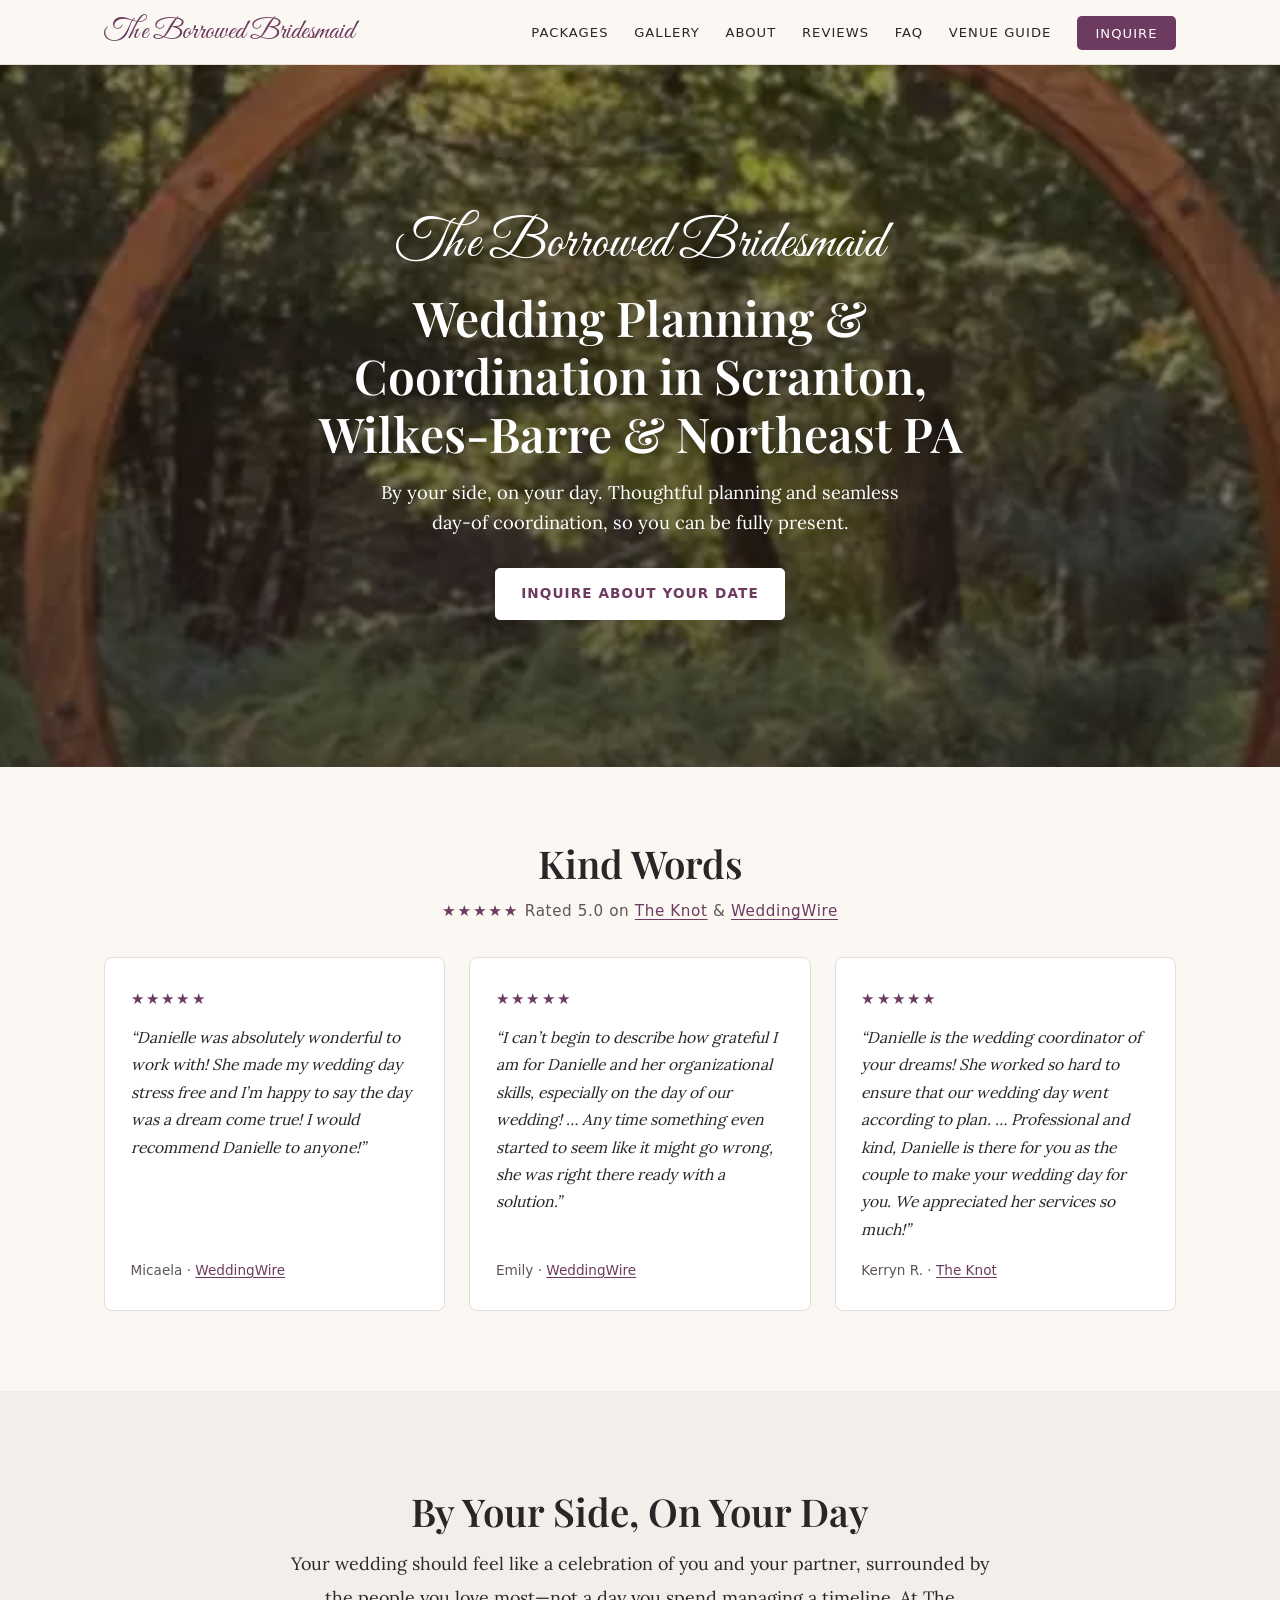
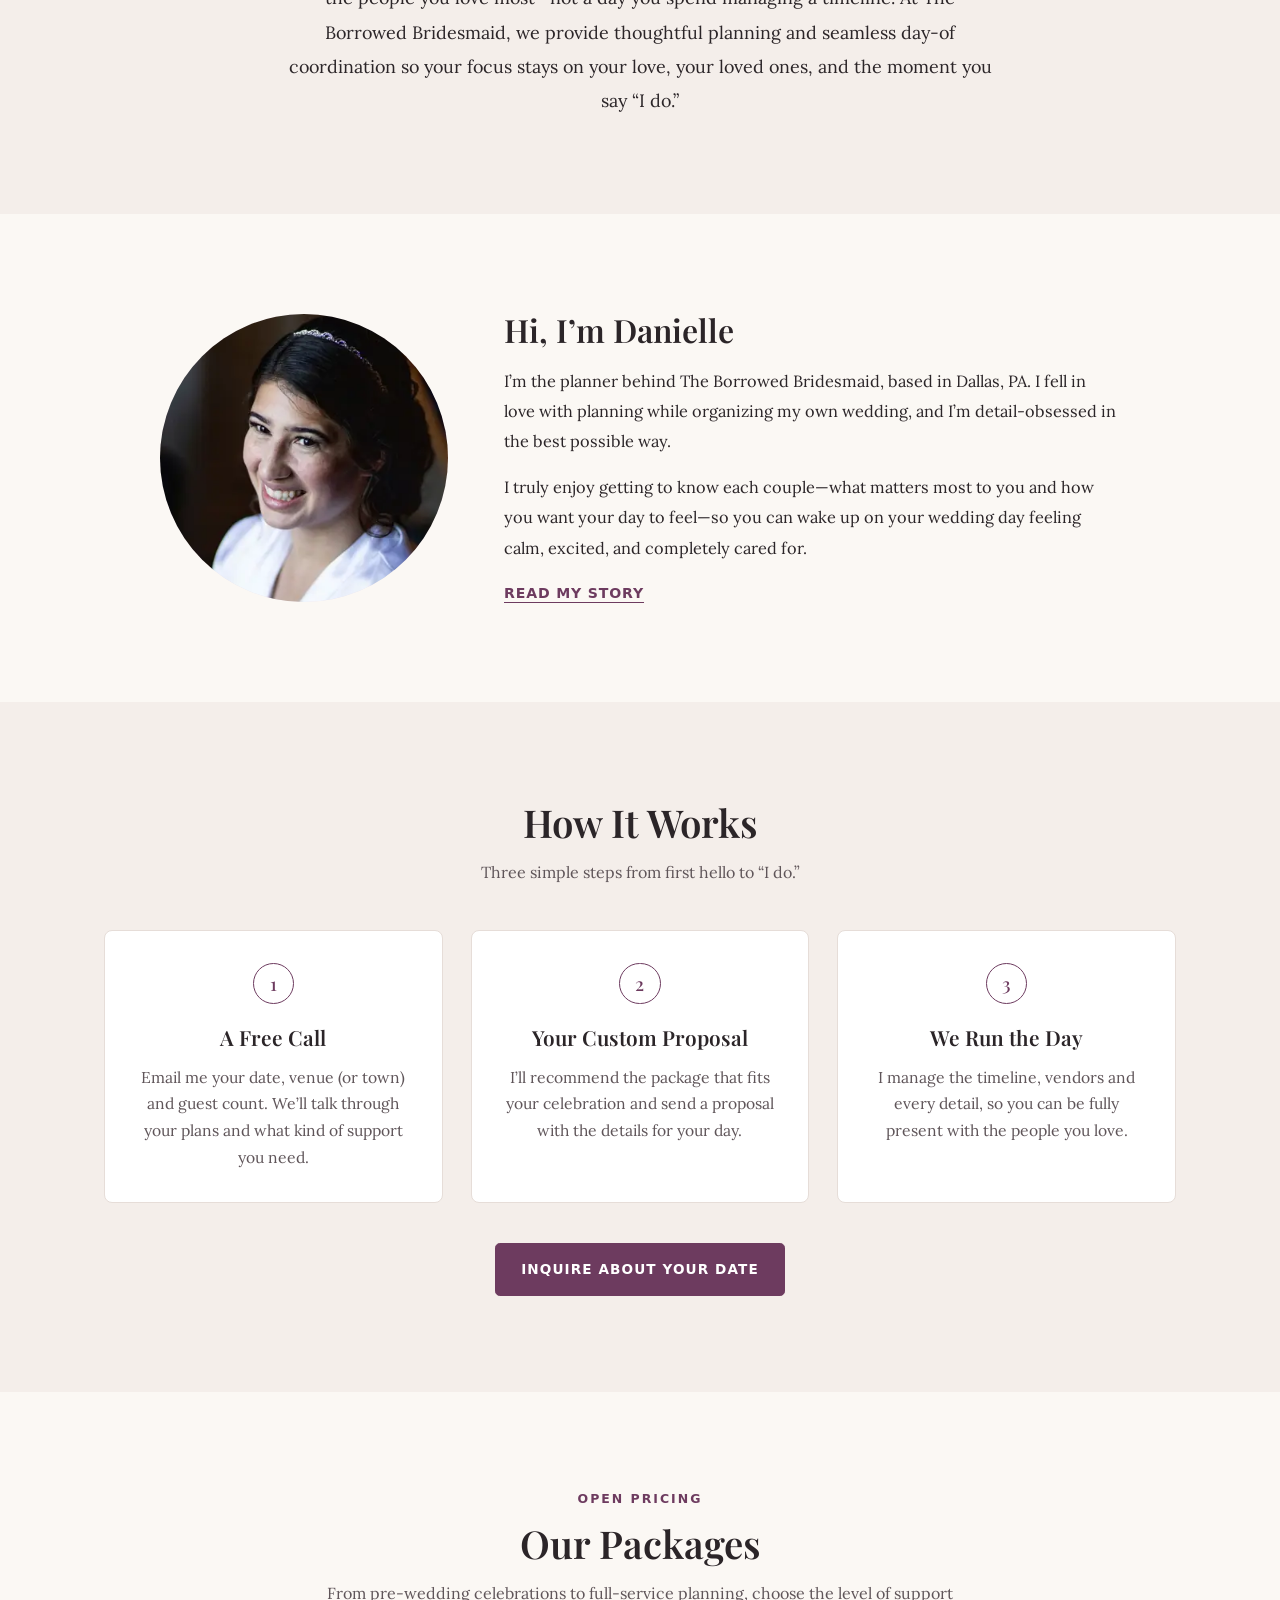
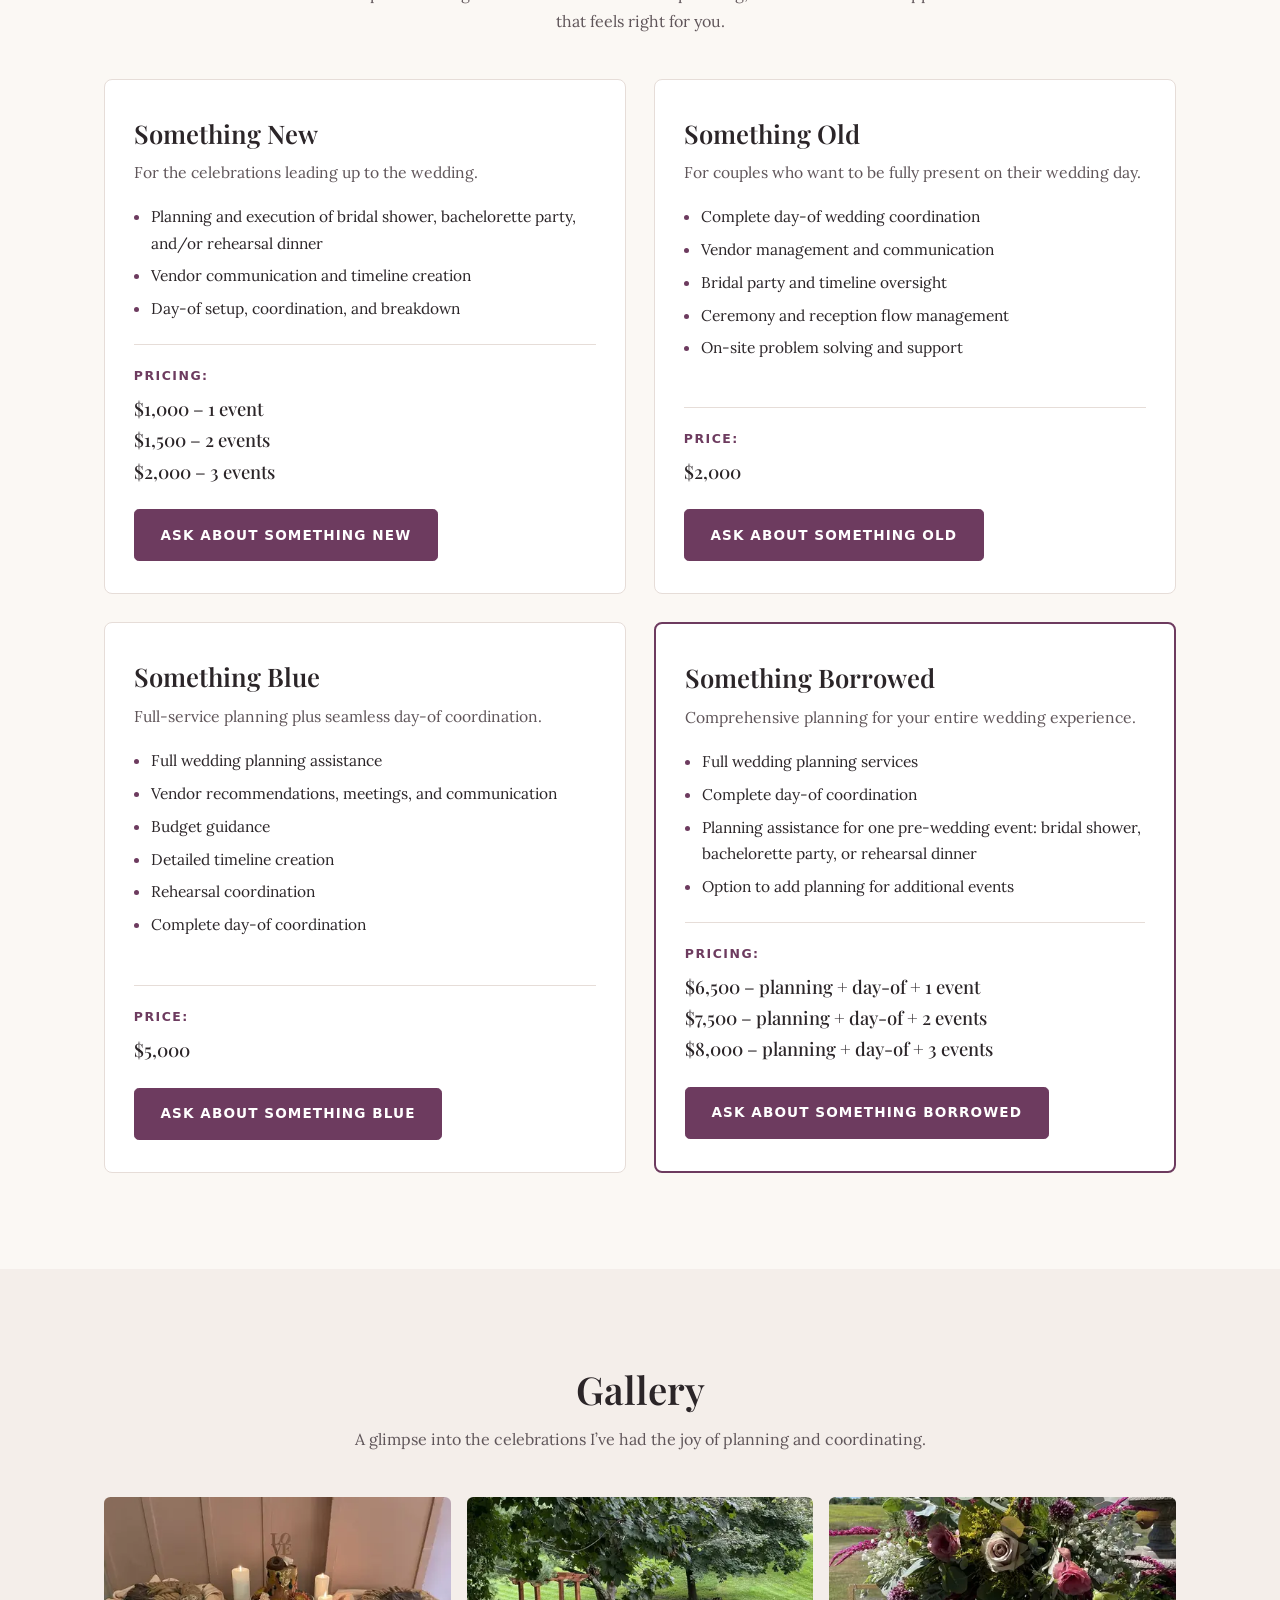
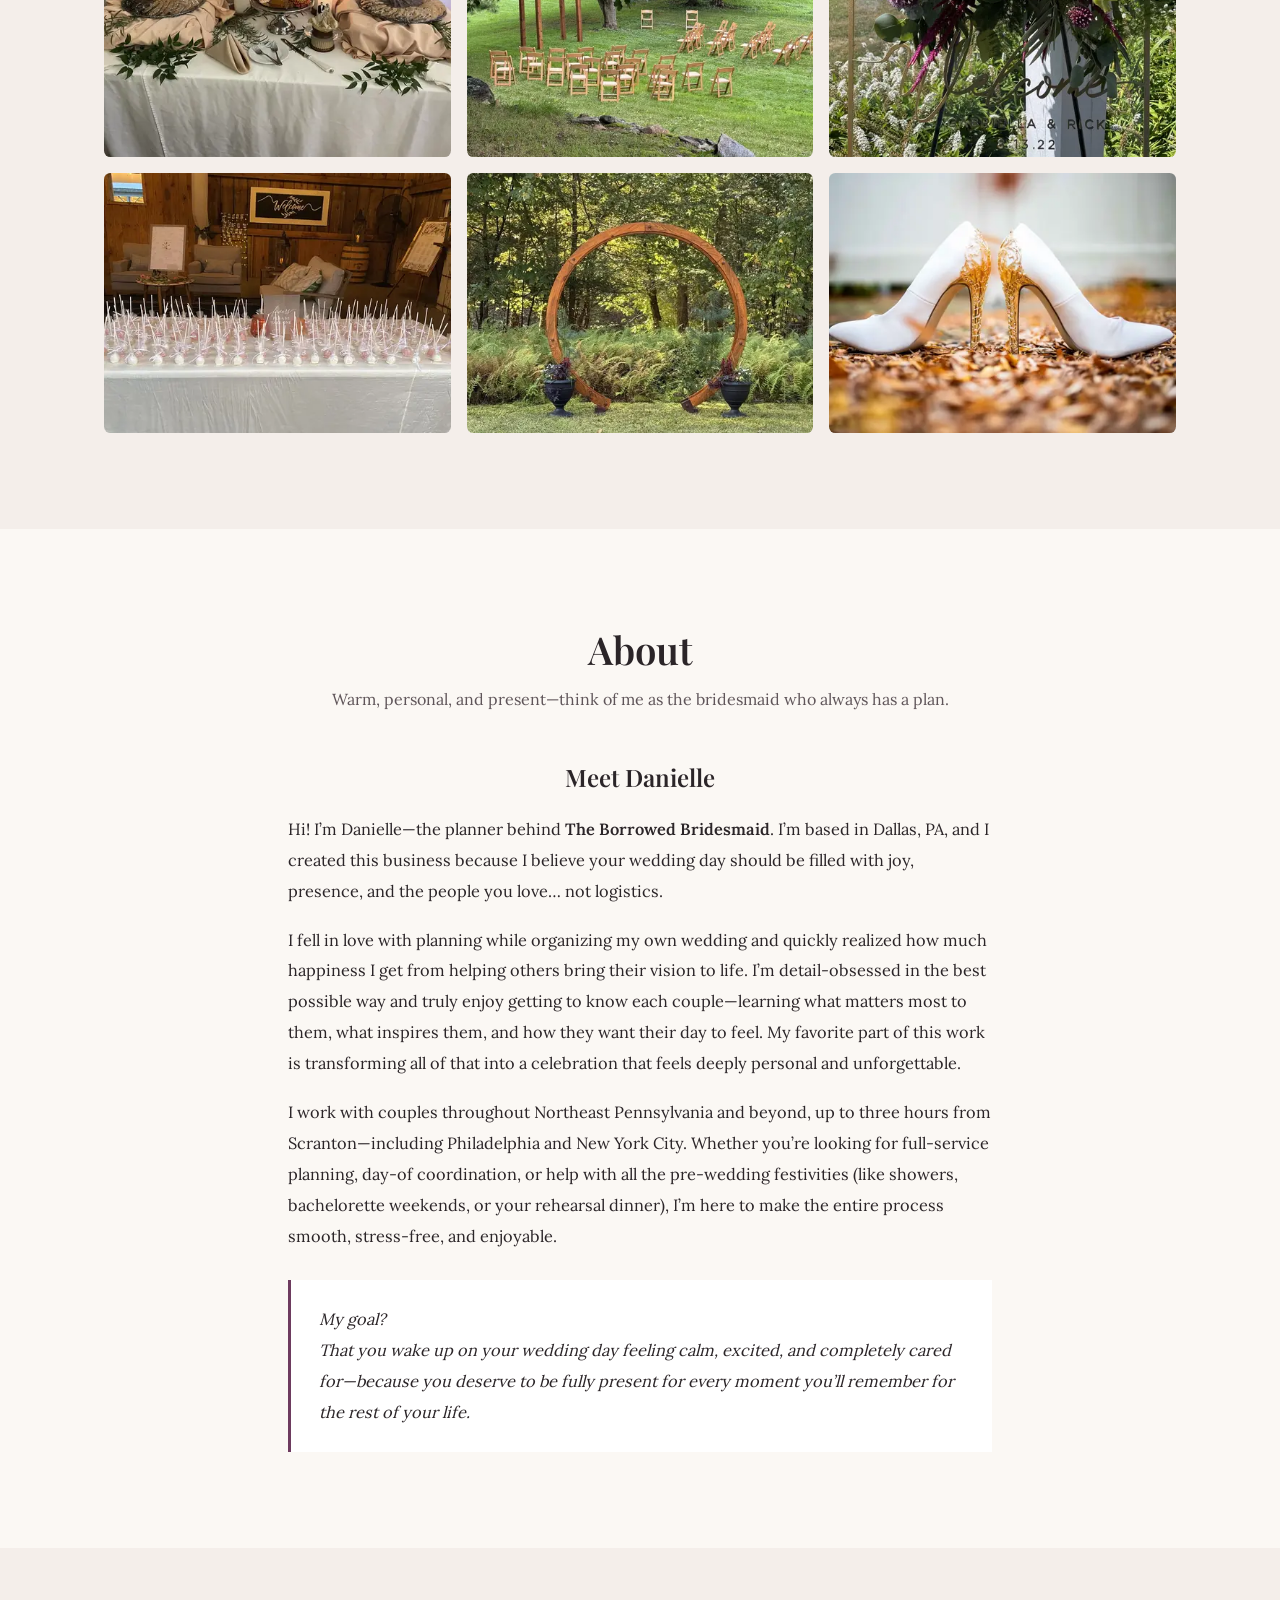
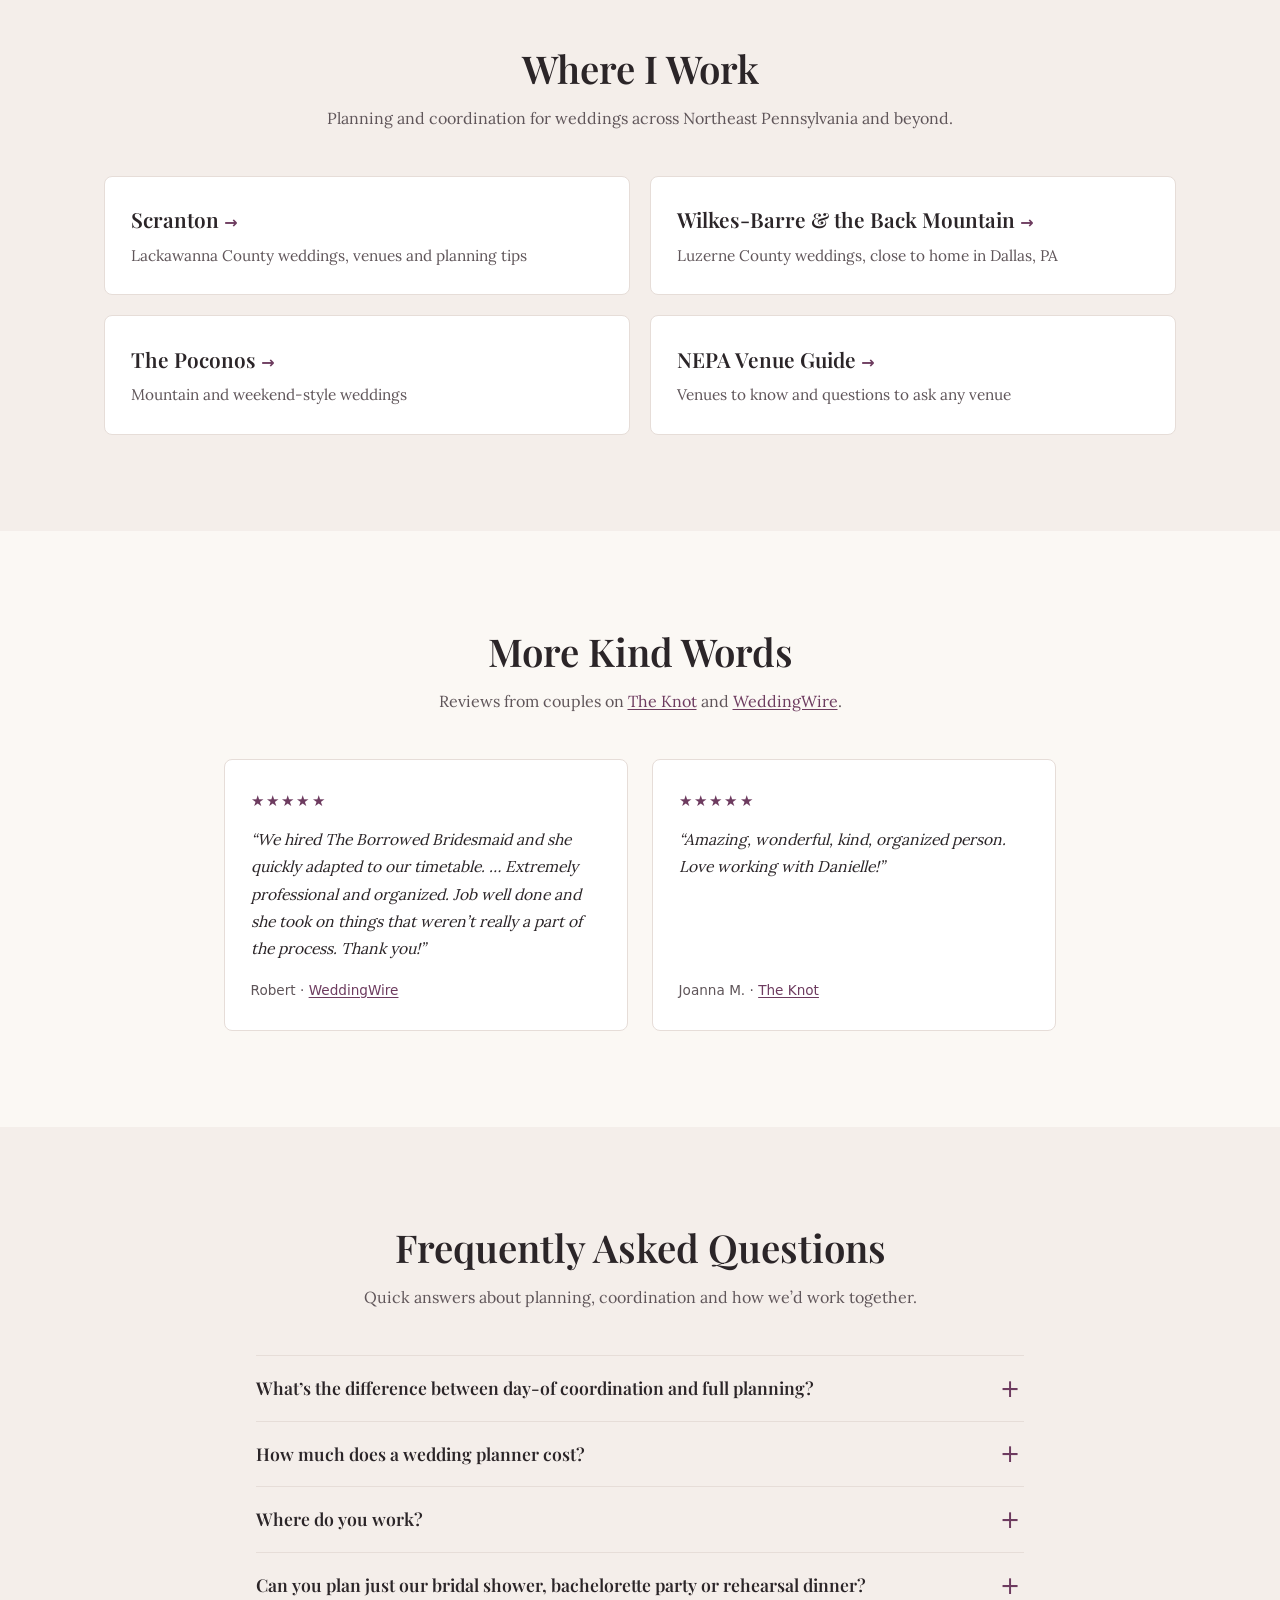
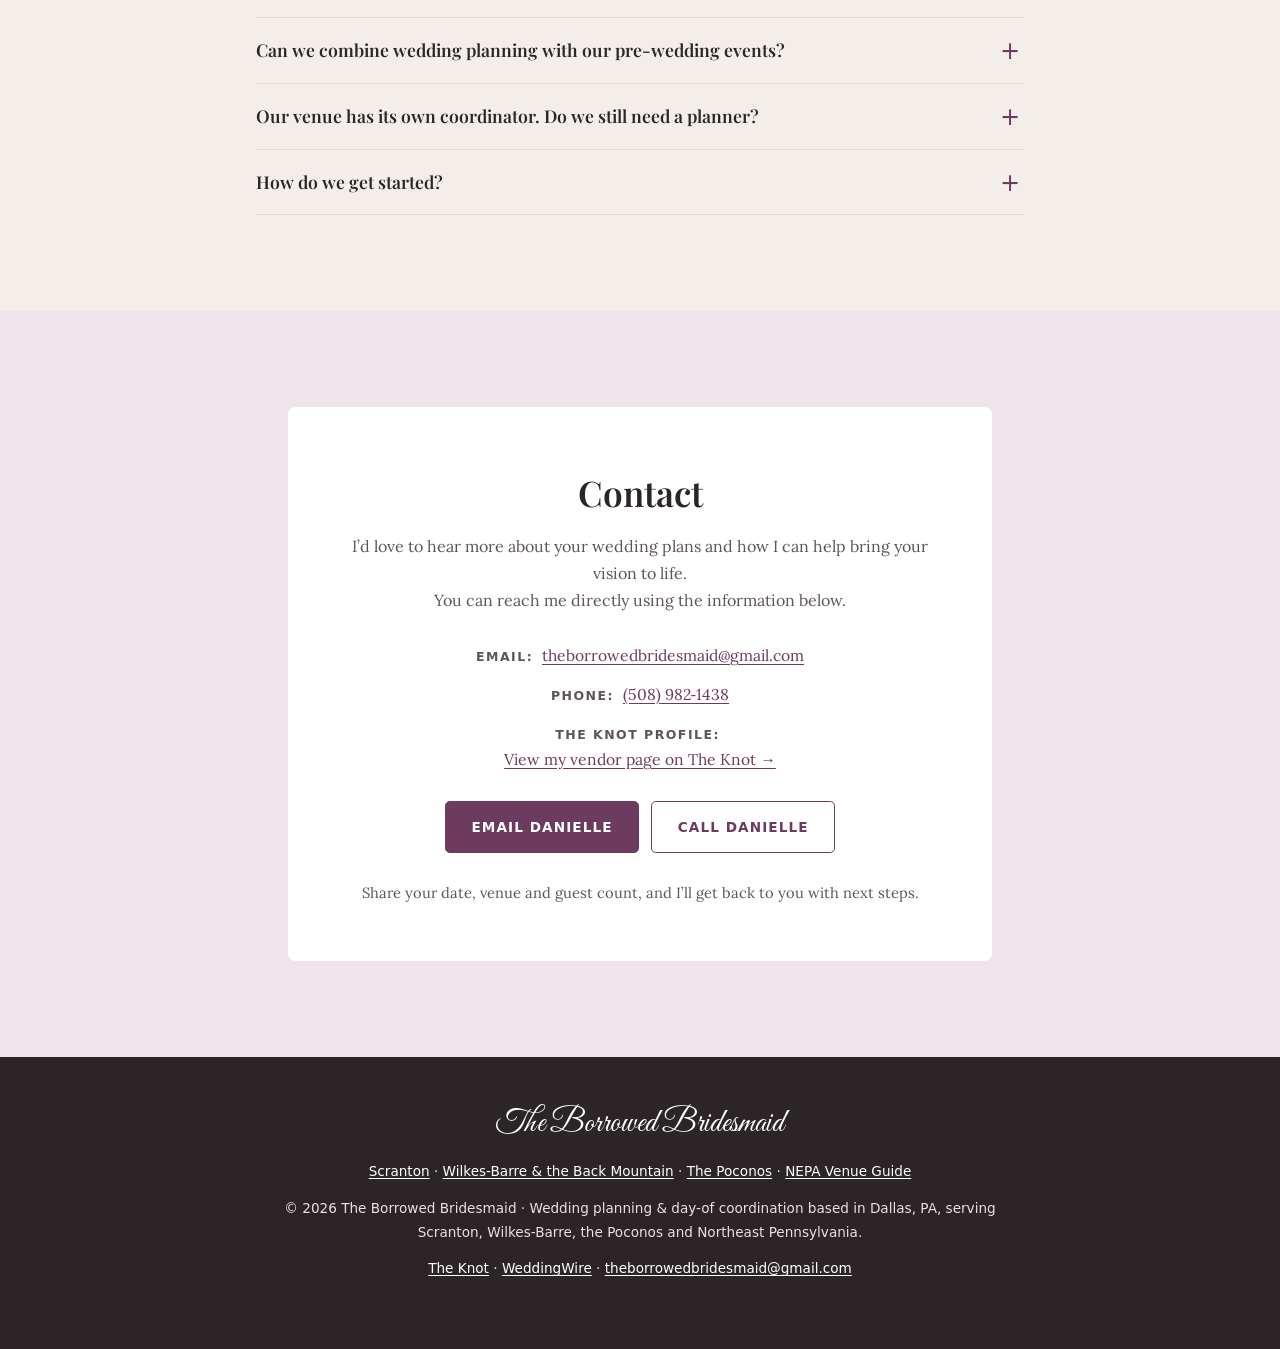
==== commit ad578465: "Rating line: Rated 5.0 on The Knot & WeddingWire" ====
--- a/index.html
+++ b/index.html
@@ -233,7 +233,7 @@
       <section id="reviews" class="reviews-top">
         <div class="container">
           <h2 class="section-title">Kind Words</h2>
-          <p class="rating-line"><span class="stars" aria-hidden="true">&#9733;&#9733;&#9733;&#9733;&#9733;</span>5-star reviews on <a href="https://www.theknot.com/marketplace/the-borrowed-bridesmaid-dallas-pa-2048463" target="_blank" rel="noopener noreferrer">The Knot</a> &amp; <a href="https://www.weddingwire.com/biz/the-borrowed-bridesmaid/c614060458a77a8a.html" target="_blank" rel="noopener noreferrer">WeddingWire</a></p>
+          <p class="rating-line"><span class="stars" aria-hidden="true">&#9733;&#9733;&#9733;&#9733;&#9733;</span>Rated 5.0 on <a href="https://www.theknot.com/marketplace/the-borrowed-bridesmaid-dallas-pa-2048463" target="_blank" rel="noopener noreferrer">The Knot</a> &amp; <a href="https://www.weddingwire.com/biz/the-borrowed-bridesmaid/c614060458a77a8a.html" target="_blank" rel="noopener noreferrer">WeddingWire</a></p>
           <div class="reviews-grid">
         <figure class="review-card">
           <div class="review-stars" role="img" aria-label="5 out of 5 stars">&#9733;&#9733;&#9733;&#9733;&#9733;</div>
